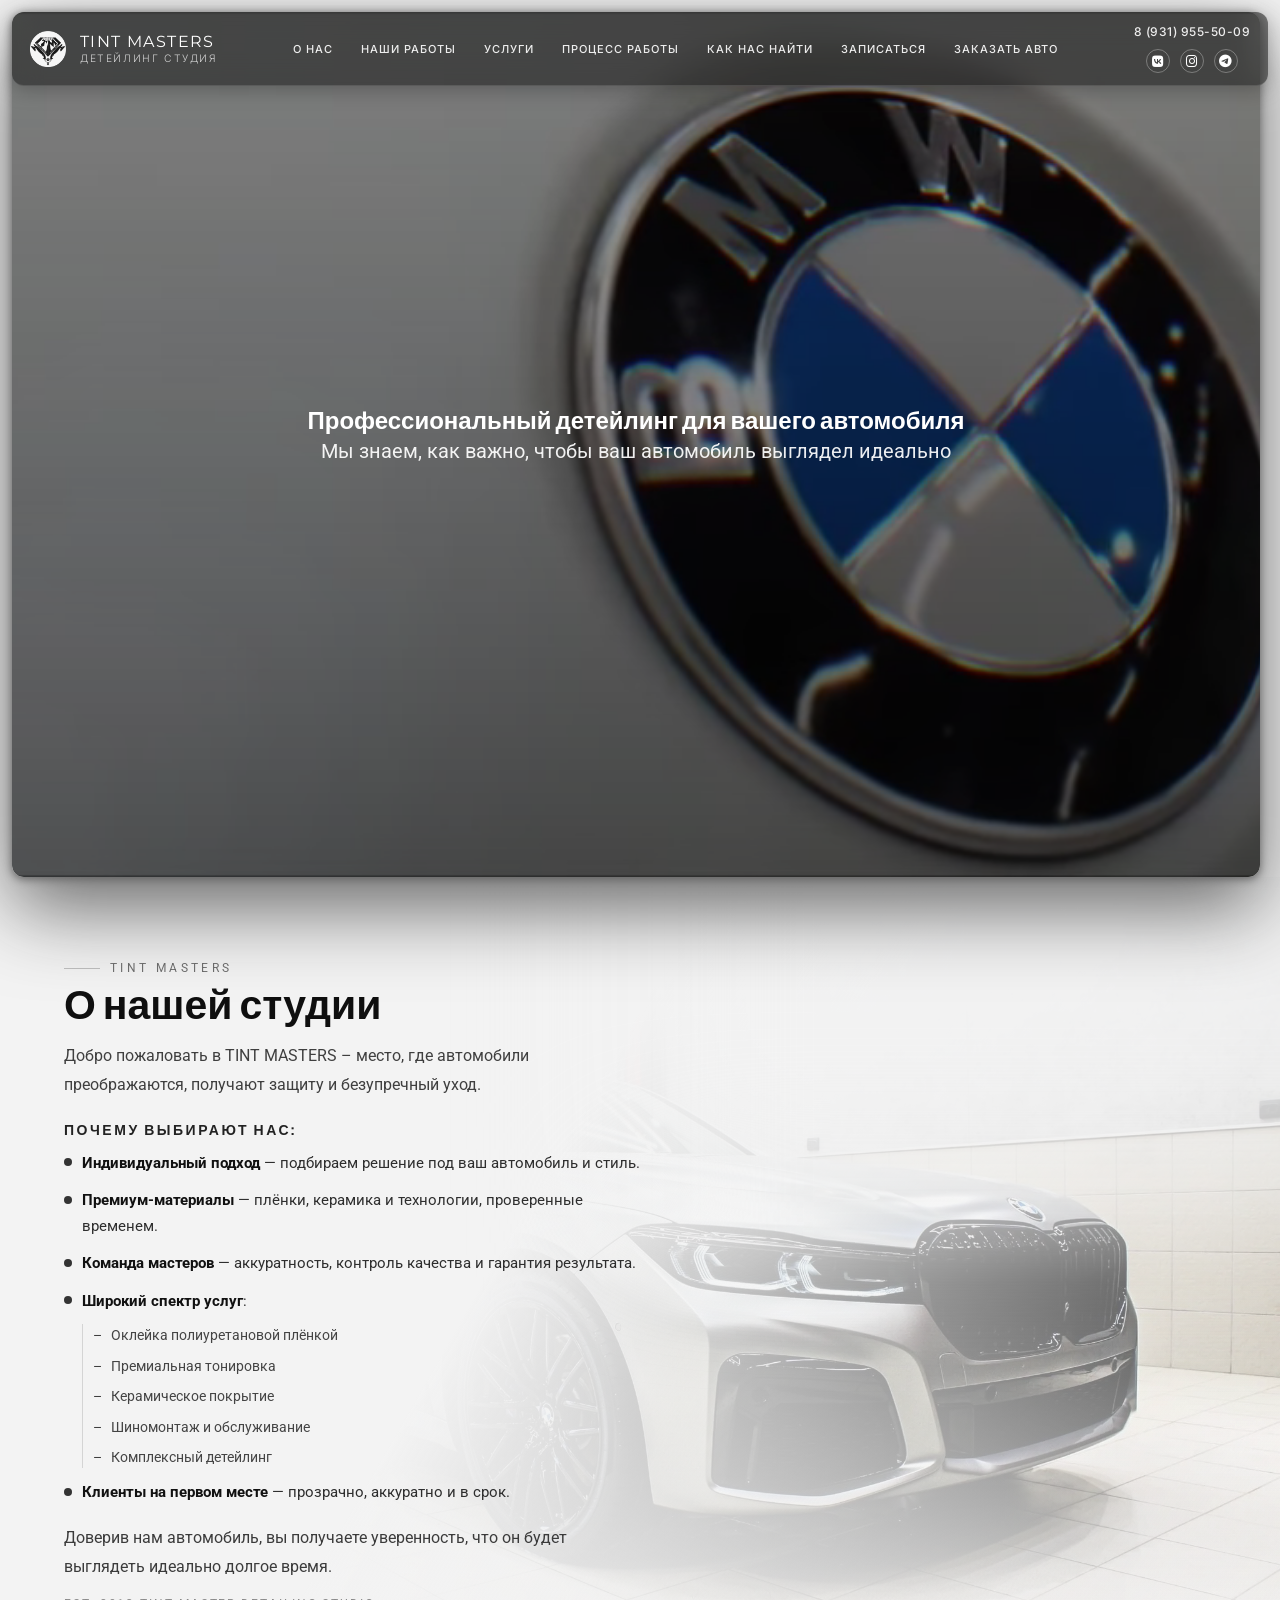
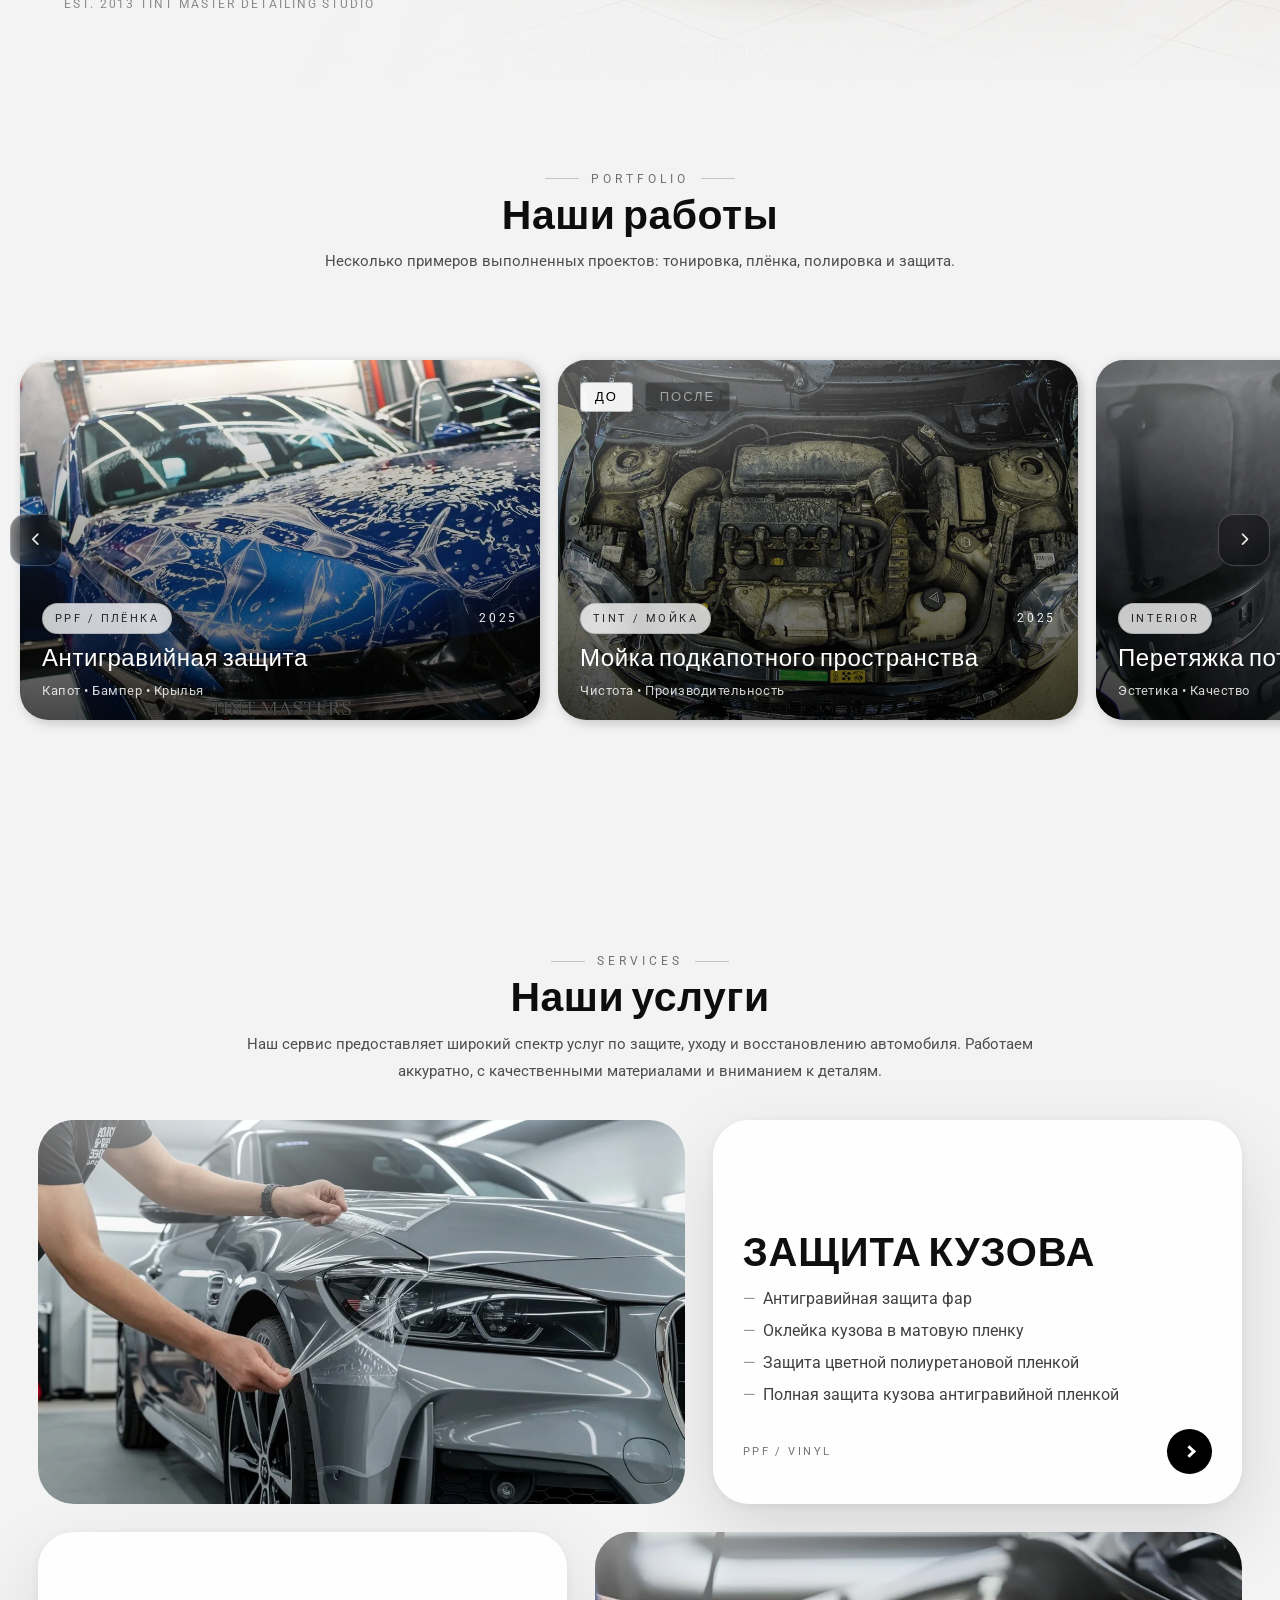
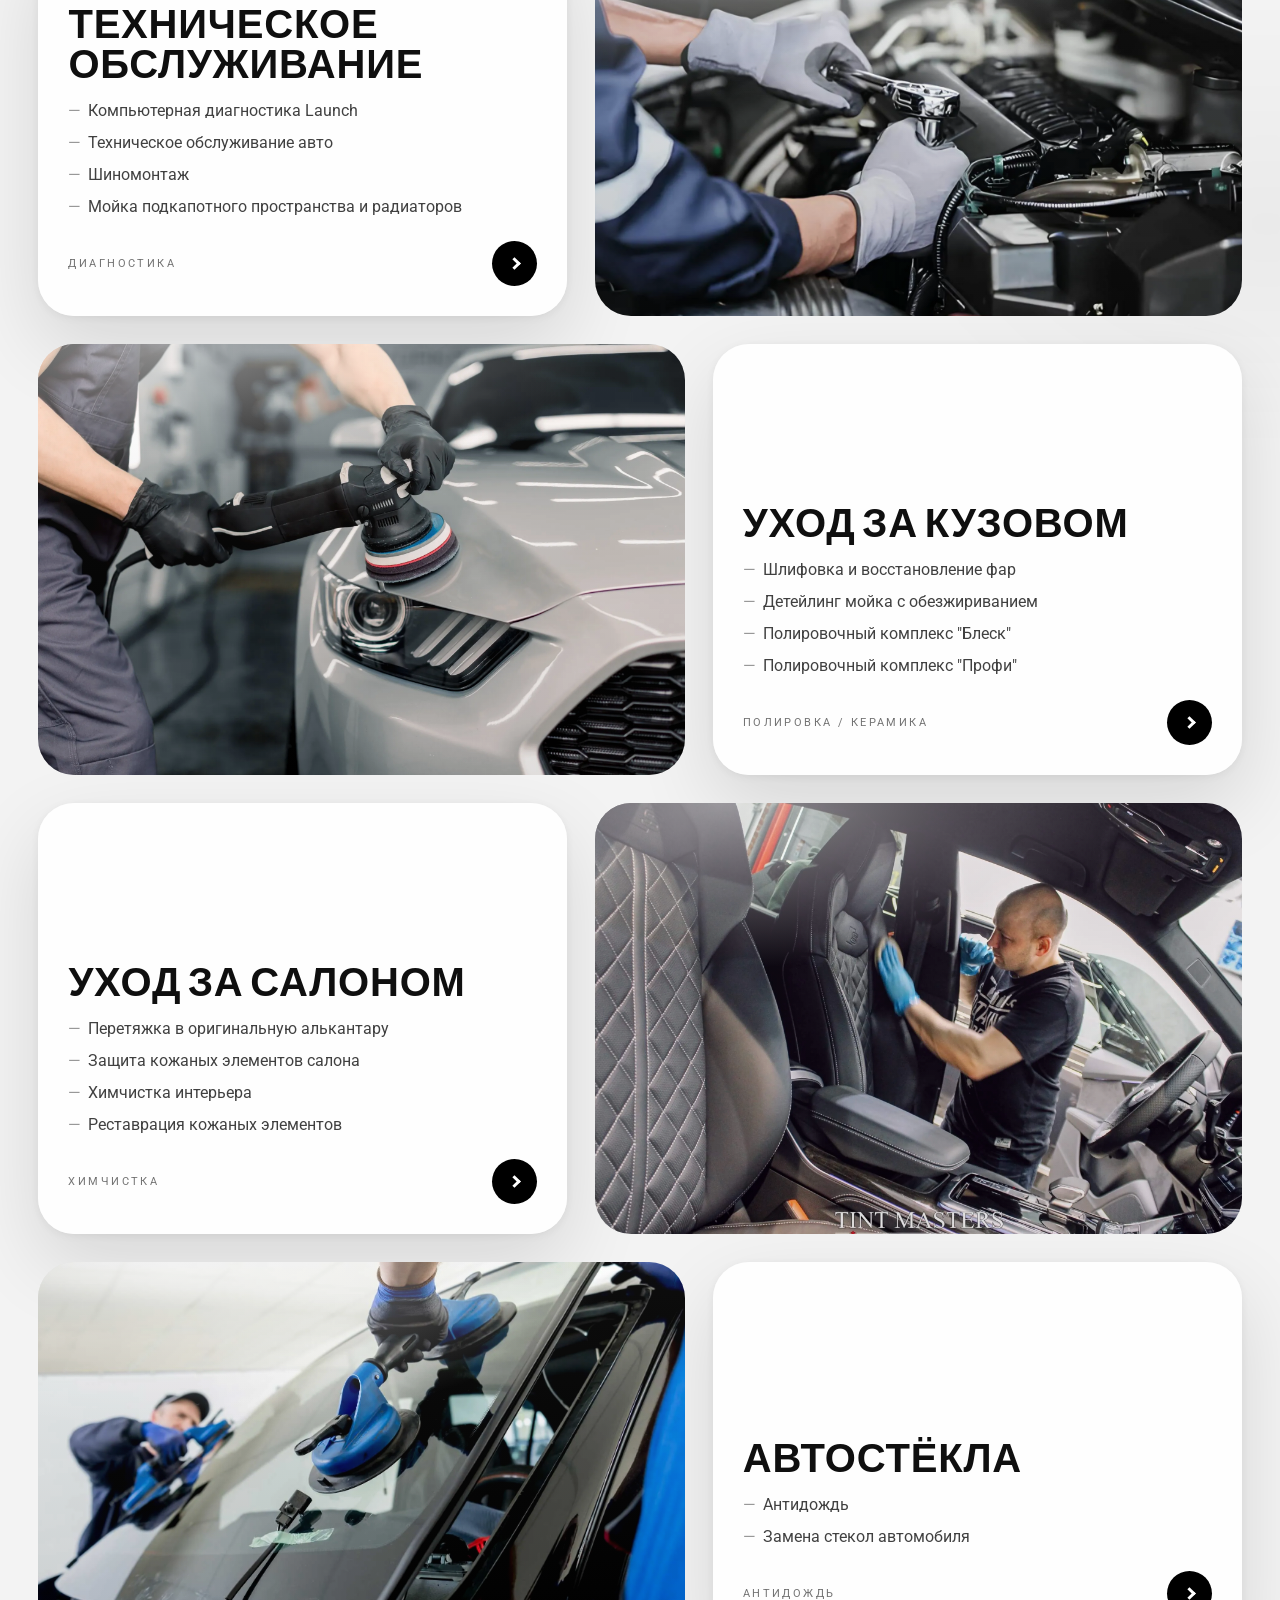
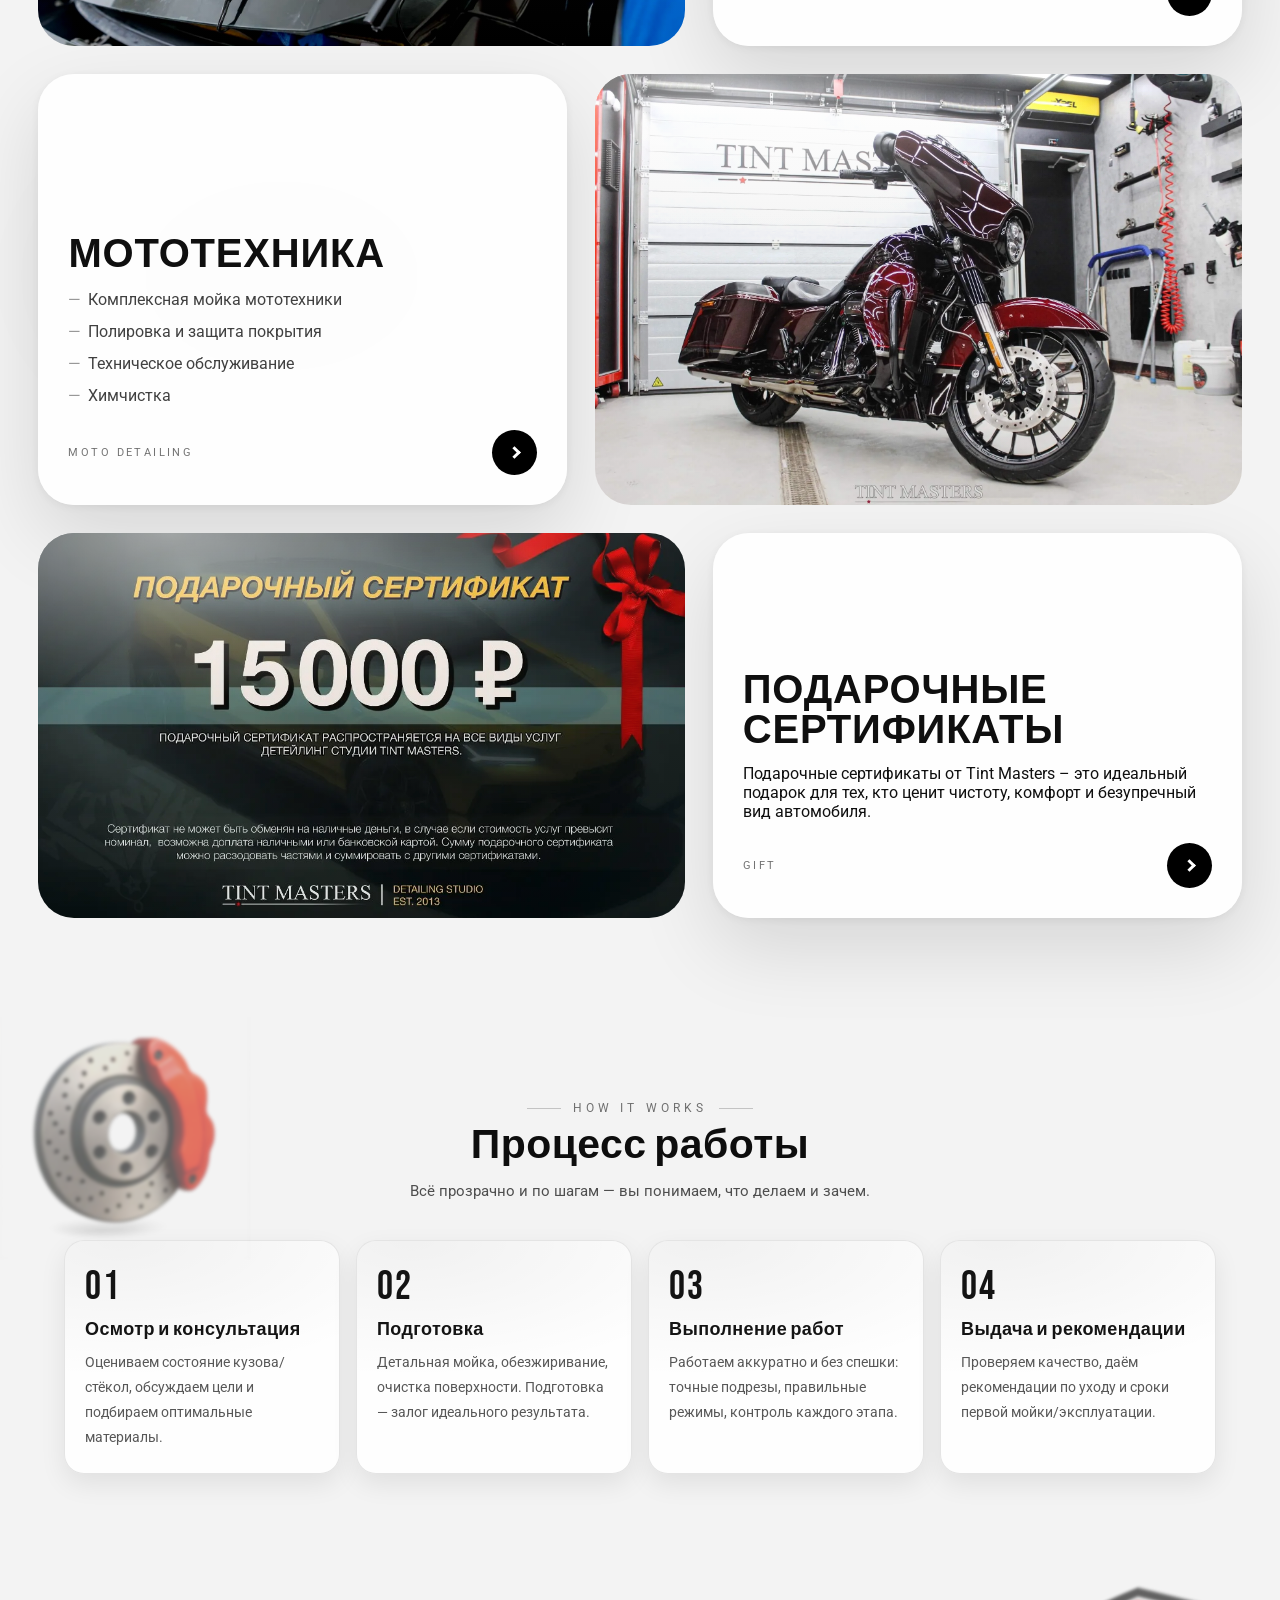
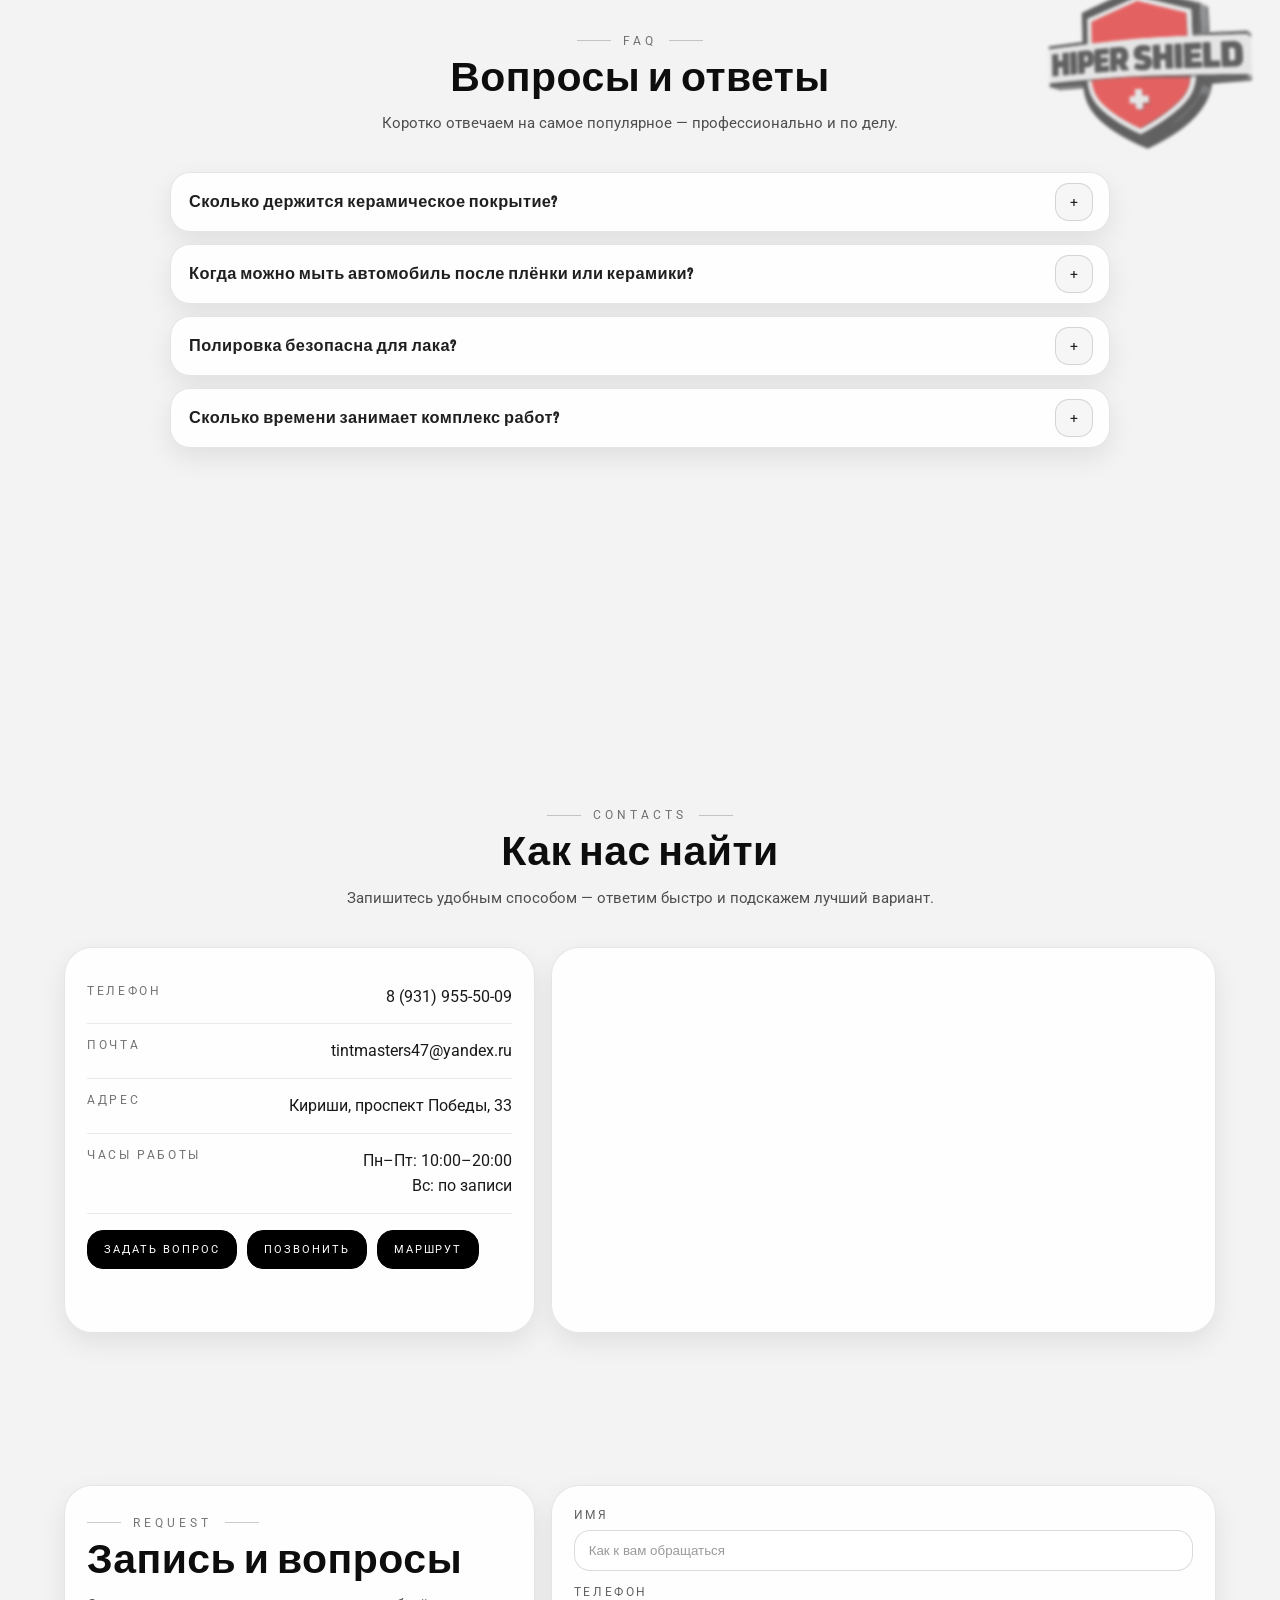
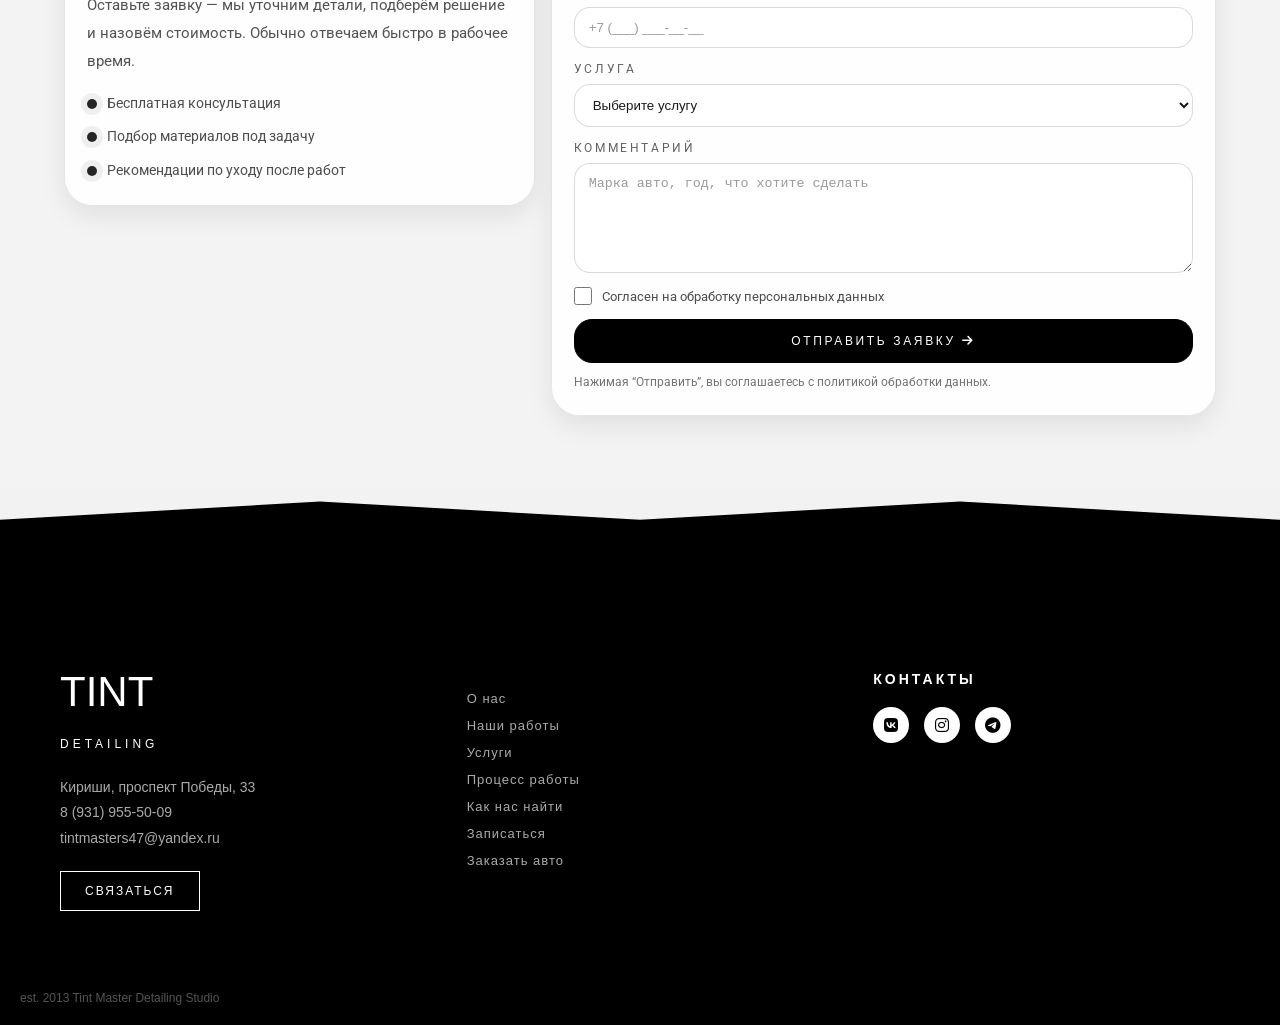
==== index.html @ 16665254 "test" ====
﻿<!DOCTYPE html>
<html lang="ru">

<head>
  <meta charset="UTF-8">
  <meta name="viewport" content="width=device-width, initial-scale=1.0">
  <meta http-equiv="X-UA-Compatible" content="ie=edge">
  <title>TINT MASTERS - Детейлинг автомобилей</title>
  <link href="https://fonts.googleapis.com/css2?family=Bebas+Neue&family=Roboto:wght@400;500&display=swap"
    rel="stylesheet">
  <link rel="stylesheet" href="https://cdnjs.cloudflare.com/ajax/libs/font-awesome/6.5.1/css/all.min.css">
  <!-- Favicon (иконка сайта) -->
  <link rel="icon" href="./Logo-Tint.webp" type="image/png">
  <link rel="stylesheet" href="./static/style.css">
  <script src="./static/burger.js" defer></script>


  <!-- Стиль хэдера (Inter + Montserrat) -->
  <link rel="preconnect" href="https://fonts.googleapis.com">
  <link rel="preconnect" href="https://fonts.gstatic.com" crossorigin>
  <link
    href="https://fonts.googleapis.com/css2?family=Inter:wght@300;400;500;600&family=Montserrat:wght@300;400;500&display=swap"
    rel="stylesheet">




</head>

<body>
  <!-- Header -->
  <header class="site-header">
    <div class="header-inner">
      <a class="brand" href="/index.html">
        <img src="./Logo-Tint.webp" alt="TINT MASTERS Logo" class="brand-logo" />
        <div class="brand-text">
          <div class="brand-name">TINT MASTERS</div>
          <div class="brand-sub">Детейлинг студия</div>
        </div>
      </a>

      <!-- Десктоп меню -->
      <nav class="nav" aria-label="Главная навигация">
        <ul class="nav-list">
          <li><a class="nav-link" href="#about">О нас</a></li>
          <li><a class="nav-link" href="#works">Наши работы</a></li>
          <li><a class="nav-link" href="#services">Услуги</a></li>
          <li><a class="nav-link" href="#process">Процесс работы</a></li>
          <li><a class="nav-link" href="#contacts">Как нас найти</a></li>
          <li><a class="nav-link" href="#form">Записаться</a></li>
          <li><a class="nav-link" href="/index-Avto.html">Заказать Авто</a></li>
        </ul>
      </nav>

      <!-- Бургер справа -->
      <button class="burger" id="burger" aria-label="Открыть меню" aria-expanded="false" aria-controls="mobileNav">
        <span></span><span></span><span></span>
      </button>
      <div class="header-contacts">
        <a href="tel:89319555009" class="header-phone">
          8&nbsp;(931)&nbsp;955-50-09
        </a>

        <div class="header-socials">
          <a href="https://vk.com/tint_ms" target="_blank">
            <i class="fa-brands fa-vk"></i>
          </a>
          <a href="https://instagram.com/tint_masters_kirishi" target="_blank">
            <i class="fa-brands fa-instagram"></i>
          </a>
          <a href="https://youtube.com/yourpage" target="_blank">
            <i class="fa-brands fa-telegram"></i>
          </a>
        </div>
      </div>

    </div>

    <!-- Затемнение -->
    <div class="nav-overlay" id="navOverlay" hidden></div>

    <!-- Мобильное меню (выезжает справа) -->
    <nav class="mobile-nav" id="mobileNav" aria-label="Мобильная навигация" aria-hidden="true">
      <div class="mobile-nav__top">
        <div class="mobile-nav__title">МЕНЮ</div>
        <button class="mobile-nav__close" id="mobileClose" aria-label="Закрыть меню">×</button>
      </div>

      <ul class="mobile-nav__list">
        <li><a class="mobile-nav__link" href="#about">О нас</a></li>
        <li><a class="mobile-nav__link" href="#works">Наши работы</a></li>
        <li><a class="mobile-nav__link" href="#services">Услуги</a></li>
        <li><a class="mobile-nav__link" href="#process">Процесс работы</a></li>
        <li><a class="mobile-nav__link" href="#contacts">Как нас найти</a></li>
        <li><a class="mobile-nav__link" href="#form">Записаться</a></li>
        <li><a class="mobile-nav__link" href="/index-Avto.html">Заказать Авто</a></li>
      </ul>

      <!-- CONTACTS (внизу бургера) -->
      <div class="mobile-nav__contacts">
        <div class="mobile-contact">
          <span class="mobile-contact__label">Телефон</span>
          <a href="tel:+79319555009" class="mobile-contact__value">
            8 (931) 955-50-09
          </a>
        </div>

        <div class="mobile-contact">
          <span class="mobile-contact__label">Адрес</span>
          <span class="mobile-contact__value">
            Кириши<br>
            ул. проспект Победы, 33
          </span>
        </div>

        <div class="mobile-contact">
          <span class="mobile-contact__label">Время работы</span>
          <span class="mobile-contact__value">
            Пн–Пт 10:00–20:00<br>
            Вс — по записи
          </span>
        </div>
      </div>

      <div class="mobile-nav__socials">
        <a href="https://vk.com/tint_ms" target="_blank" aria-label="VK">
          <i class="fa-brands fa-vk"></i>
        </a>

        <a href="https://instagram.com/tint_masters_kirishi" target="_blank" aria-label="Instagram">
          <i class="fa-brands fa-instagram"></i>
        </a>

        <a href="https://youtube.com/yourpage" target="_blank" aria-label="Telegram">
          <i class="fa-brands fa-telegram"></i>
        </a>
      </div>
    </nav>
  </header>

  <!-- Hero Section (Главный баннер с видео) -->
  <section class="hero">
    <video autoplay muted loop id="hero-video">
      <source src="./IMG_1879.webm" type="video/webm">
    </video>

    <div class="hero-content">
      <h1>Профессиональный детейлинг для вашего автомобиля</h1>
      <p>Мы знаем, как важно, чтобы ваш автомобиль выглядел идеально</p>
    </div>
  </section>
  <!-- <section class="after-hero"></section> -->




  <!-- О нас -->
  <section id="about" class="about about--premium">
    <div class="elementor-background-overlay" bis_skin_checked="1"></div>
    <div class="container about__grid">

      <div class="about__content">
        <div class="about__kicker">TINT MASTERS</div>

        <h2 class="about__title">О нашей студии</h2>

        <p class="about__lead">
          Добро пожаловать в TINT MASTERS – место, где автомобили преображаются,
          получают защиту и безупречный уход.
        </p>

        <h3 class="about__subtitle">Почему выбирают нас:</h3>

        <ul class="about__list">
          <li><strong>Индивидуальный подход</strong> — подбираем решение под ваш автомобиль и стиль.</li>
          <li><strong>Премиум-материалы</strong> — плёнки, керамика и технологии, проверенные временем.</li>
          <li><strong>Команда мастеров</strong> — аккуратность, контроль качества и гарантия результата.</li>
          <li>
            <strong>Широкий спектр услуг</strong>:
            <ul class="about__sublist">
              <li>Оклейка полиуретановой плёнкой</li>
              <li>Премиальная тонировка</li>
              <li>Керамическое покрытие</li>
              <li>Шиномонтаж и обслуживание</li>
              <li>Комплексный детейлинг</li>
            </ul>
          </li>
          <li><strong>Клиенты на первом месте</strong> — прозрачно, аккуратно и в срок.</li>
        </ul>

        <p class="about__note">
          Доверив нам автомобиль, вы получаете уверенность, что он будет выглядеть идеально долгое время.
        </p>

        <p class="about__est">est. 2013 Tint Master Detailing Studio</p>
      </div>



    </div>
  </section>


  <!-- НАШИ РАБОТЫ -->
  <section id="works" class="section section--dark reveal works-full">

    <!-- Заголовок ОСТАЁТСЯ по сетке -->
    <div class="container">
      <div class="sec-head">
        <div class="sec-kicker">PORTFOLIO</div>
        <h2 class="sec-title">Наши работы</h2>
        <p class="sec-sub">
          Несколько примеров выполненных проектов: тонировка, плёнка, полировка и защита.
        </p>
      </div>
    </div>

    <!-- СЛАЙДЕР НА ВСЮ ШИРИНУ ЭКРАНА -->
    <div class="works-wrap works-wrap--full">

      <!-- стрелка влево -->
      <button class="works-arrow works-arrow--prev" type="button" aria-label="Назад">
        <i class="fa-solid fa-chevron-left"></i>
      </button>

      <!-- viewport -->
      <div class="works-viewport" id="worksViewport" tabindex="0">

        <!-- track -->
        <div class="works-grid works-track">

          <!-- CARD 1 -->
          <a class="work-card">
            <img src="./static/Antigravi.webp" alt="Антигравийная защита">
            <div class="work-overlay">
              <div class="work-top">
                <div class="work-tag">PPF / Плёнка</div>
                <div class="work-year">2025</div>
              </div>
              <div class="work-title">Антигравийная защита</div>
              <div class="work-meta">Капот • Бампер • Крылья</div>
            </div>
            <span class="shine"></span>
          </a>

          <!-- CARD 2 -->
          <a class="work-card">
            <!-- Контейнер для двух изображений -->
            <div class="image-container">
              <img class="before-image active" src="./static/aada71aef0569eef1c0f0f4d974cc24e78ed96431.webp"
                alt="Мойка подкапотного пространства ДО">
              <img class="after-image" src="./static/aada71aef0569eef1c0f0f4d974cc24e78ed9643.webp"
                alt="Мойка подкапотного пространства ПОСЛЕ">
            </div>

            <!-- Наложение с текстом -->
            <div class="work-overlay">
              <div class="work-top">
                <div class="work-tag">TINT / Мойка</div>
                <div class="work-year">2025</div>
              </div>
              <div class="work-title">Мойка подкапотного пространства</div>
              <div class="work-meta">Чистота • Производительность</div>
            </div>

            <!-- Метки ДО/ПОСЛЕ -->
            <div class="before-after-labels">
              <span class="label before-label">ДО</span>
              <span class="label after-label">ПОСЛЕ</span>
            </div>

            <span class="shine"></span>
          </a>


          <!-- CARD 3 -->
          <a class="work-card">
            <img src="./static/Alcantara-upholstery.webp" alt="Керамика">
            <div class="work-overlay">
              <div class="work-top">
                <div class="work-tag">INTERIOR</div>
                <div class="work-year">2025</div>
              </div>
              <div class="work-title">Перетяжка потолка в алькантару</div>
              <div class="work-meta">Эстетика • Качество</div>
            </div>
            <span class="shine"></span>
          </a>

          <!-- CARD 4 -->
          <a class="work-card">
            <img src="./static/Polishing.webp" alt="Керамика">
            <div class="work-overlay">
              <div class="work-top">
                <div class="work-tag">DETAILING</div>
                <div class="work-year">2025</div>
              </div>
              <div class="work-title">Полировочный комплекс "Профи"</div>
              <div class="work-meta">Лак • Гидрофобный слой</div>
            </div>
            <span class="shine"></span>
          </a>


          <!-- CARD 5 -->
          <a class="work-card">
            <!-- Контейнер для двух изображений -->
            <div class="image-container">
              <img class="before-image active" src="./static/headlights.webp" alt="Восстановление фар ДО">
              <img class="after-image" src="./static/headlights2.webp" alt="Восстановление фар ПОСЛЕ">
            </div>

            <!-- Наложение с текстом -->
            <div class="work-overlay">
              <div class="work-top">
                <div class="work-tag">DETAILING</div>
                <div class="work-year">2025</div>
              </div>
              <div class="work-title">Восстановление фар</div>
              <div class="work-meta">Полировка • Блеск</div>
            </div>

            <!-- Метки ДО/ПОСЛЕ -->
            <div class="before-after-labels">
              <span class="label before-label">ДО</span>
              <span class="label after-label">ПОСЛЕ</span>
            </div>

            <span class="shine"></span>
          </a>

          <!-- CARD 6 -->
          <a class="work-card">
            <img src="./static/Lada-matovi.webp" alt="Керамика">
            <div class="work-overlay">
              <div class="work-top">
                <div class="work-tag">DETAILING</div>
                <div class="work-year">2025</div>
              </div>
              <div class="work-title">Оклейка кузова в матовую пленку</div>
              <div class="work-meta">Матовый • Защита</div>
            </div>
            <span class="shine"></span>
          </a>

          <!-- CARD 7 -->
          <a class="work-card">
            <img src="./static/Noise-insulation.webp" alt="Керамика">
            <div class="work-overlay">
              <div class="work-top">
                <div class="work-tag">DETAILING</div>
                <div class="work-year">2025</div>
              </div>
              <div class="work-title">Шумоизоляция салона</div>
              <div class="work-meta">Тишина • Комфорт</div>
            </div>
            <span class="shine"></span>
          </a>

          <!-- CARD 8 -->
          <a class="work-card">
            <!-- Контейнер для двух изображений -->
            <div class="image-container">
              <img class="before-image active" src="./static/Restoration2.webp" alt="Реставрация кожаных элементов ДО">
              <img class="after-image" src="./static/Restoration.webp" alt="Реставрация кожаных элементов ПОСЛЕ">
            </div>

            <!-- Наложение с текстом -->
            <div class="work-overlay">
              <div class="work-top">
                <div class="work-tag">INTERIOR</div>
                <div class="work-year">2025</div>
              </div>
              <div class="work-title">Реставрация интерьера</div>
              <div class="work-meta">Чистота • Качество</div>
            </div>

            <!-- Метки ДО/ПОСЛЕ -->
            <div class="before-after-labels">
              <span class="label before-label">ДО</span>
              <span class="label after-label">ПОСЛЕ</span>
            </div>

            <span class="shine"></span>
          </a>

          <!-- CARD 9 -->
          <a class="work-card">
            <img src="./static/Porsche.webp" alt="Керамика">
            <div class="work-overlay">
              <div class="work-top">
                <div class="work-tag">DETAILING</div>
                <div class="work-year">2025</div>
              </div>
              <div class="work-title">Защита цветной полиуретановой пленкой</div>
              <div class="work-meta">Стиль • Персонализация</div>
            </div>
            <span class="shine"></span>
          </a>


        </div>
      </div>

      <!-- стрелка вправо -->
      <button class="works-arrow works-arrow--next" type="button" aria-label="Вперёд">
        <i class="fa-solid fa-chevron-right"></i>
      </button>

    </div>
  </section>



  <!-- Модальное окно для просмотра картинок -->
  <div id="imageModal" class="image-modal" style="display: none;">
    <div class="modal-overlay"></div>
    <div class="modal-container">
      <button class="modal-close">&times;</button>
      <div class="modal-image-wrapper">
        <img class="modal-image" src="" alt="">
      </div>
      <div class="modal-info">
        <h3 class="modal-title"></h3>
        <p class="modal-description"></p>
      </div>
    </div>
  </div>

  <!-- Услуги -->
  <section class="servicesV2" id="services">
    <!-- <div class="servicesV2__head">
      <div class="sec-kicker">SERVICES</div>
      <div class="servicesV2__headInner">
        <h2 class="servicesV2__title">НАШИ<br>УСЛУГИ</h2>
        <p class="servicesV2__lead">
          Наш сервис предоставляет широкий спектр услуг по защите, уходу и восстановлению автомобиля.
          Работаем аккуратно, с качественными материалами и вниманием к деталям.
        </p>
      </div>
    </div> -->
    <div class="container">
      <div class="sec-head">
        <div class="sec-kicker">SERVICES</div>
        <h2 class="sec-title">Наши услуги</h2>
        <p class="sec-sub">
          Наш сервис предоставляет широкий спектр услуг по защите, уходу и восстановлению автомобиля.
          Работаем аккуратно, с качественными материалами и вниманием к деталям. </p>
      </div>
    </div>


    <div class="servicesV2__list">

      <article class="svc">
        <div class="svc__card">
          <div class="svc__media">
            <img src="./static/1back.webp" alt="Антигравийная защита">
          </div>
          <div class="svc__body">
            <h3 class="svc__name">Защита кузова</h3>
            <div class="svc__services">
              <span class="svc-service-item">Антигравийная защита фар</span>
              <span class="svc-service-item">Оклейка кузова в матовую пленку</span>
              <span class="svc-service-item">Защита цветной полиуретановой пленкой</span>
              <span class="svc-service-item">Полная защита кузова антигравийной пленкой</span>
            </div>
            <div class="svc__meta">
              <span class="svc__tag">PPF / Vinyl</span>
              <a href="/index-service.html" class="box">
                <div class="arrow right"></div>
                <div class="text">Подробнее</div>
              </a>
            </div>
          </div>
        </div>
      </article>

      <article class="svc svc--rev">
        <div class="svc__card">
          <div class="svc__media">
            <img src="./static/2back.webp" alt="Техническое обслуживание">
          </div>
          <div class="svc__body">
            <h3 class="svc__name">Техническое обслуживание</h3>
            <div class="svc__services">
              <span class="svc-service-item">Компьютерная диагностика Launch</span>
              <span class="svc-service-item">Техническое обслуживание авто</span>
              <span class="svc-service-item">Шиномонтаж</span>
              <span class="svc-service-item">Мойка подкапотного пространства и радиаторов</span>
            </div>
            <div class="svc__meta">
              <span class="svc__tag">Диагностика</span>
              <a href="/index-service2.html" class="box">
                <div class="arrow right"></div>
                <div class="text">Подробнее</div>
              </a>
            </div>
          </div>
        </div>
      </article>



      <article class="svc">
        <div class="svc__card">
          <div class="svc__media">
            <img src="./static/3back.webp" alt="Уход за кузовом">
          </div>
          <div class="svc__body">
            <h3 class="svc__name">Уход за кузовом</h3>
            <div class="svc__services">
              <span class="svc-service-item">Шлифовка и восстановление фар</span>
              <span class="svc-service-item">Детейлинг мойка с обезжириванием</span>
              <span class="svc-service-item">Полировочный комплекс "Блеск"</span>
              <span class="svc-service-item">Полировочный комплекс "Профи"</span>
            </div>
            <div class="svc__meta">
              <span class="svc__tag">Полировка / Керамика</span>
              <a href="/index-service3.html" class="box">
                <div class="arrow right"></div>
                <div class="text">Подробнее</div>
              </a>
            </div>
          </div>
        </div>
      </article>


      <article class="svc svc--rev">
        <div class="svc__card">
          <div class="svc__media">
            <img src="./static/4back.webp" alt="Уход за салоном">
          </div>
          <div class="svc__body">
            <h3 class="svc__name">Уход за салоном</h3>
            <div class="svc__services">
              <span class="svc-service-item">Перетяжка в оригинальную алькантару</span>
              <span class="svc-service-item">Защита кожаных элементов салона</span>
              <span class="svc-service-item">Химчистка интерьера</span>
              <span class="svc-service-item">Реставрация кожаных элементов</span>
            </div>
            <div class="svc__meta">
              <span class="svc__tag">Химчистка</span>
              <a href="/index-service4.html" class="box">
                <div class="arrow right"></div>
                <div class="text">Подробнее</div>
              </a>
            </div>
          </div>
        </div>
      </article>


      <article class="svc">
        <div class="svc__card">
          <div class="svc__media">
            <img src="./static/5back.webp" alt="Автостёкла">
          </div>
          <div class="svc__body">
            <h3 class="svc__name">Автостёкла</h3>
            <div class="svc__services">
              <span class="svc-service-item">Антидождь</span>
              <span class="svc-service-item">Замена стекол автомобиля</span>
            </div>
            <div class="svc__meta">
              <span class="svc__tag">Антидождь</span>
              <a href="/index-service5.html" class="box">
                <div class="arrow right"></div>
                <div class="text">Подробнее</div>
              </a>
            </div>
          </div>
        </div>
      </article>


      <article class="svc svc--rev">
        <div class="svc__card">
          <div class="svc__media">
            <img src="./static/6back.webp" alt="Мототехника">
          </div>
          <div class="svc__body">
            <h3 class="svc__name">Мототехника</h3>
            <div class="svc__services">
              <span class="svc-service-item">Комплексная мойка мототехники</span>
              <span class="svc-service-item">Полировка и защита покрытия</span>
              <span class="svc-service-item">Техническое обслуживание</span>
              <span class="svc-service-item">Химчистка</span>
            </div>
            <div class="svc__meta">
              <span class="svc__tag">Moto detailing</span>
              <a href="/index-service6.html" class="box">
                <div class="arrow right"></div>
                <div class="text">Подробнее</div>
              </a>
            </div>
          </div>
        </div>
      </article>


      <article class="svc">
        <div class="svc__card">
          <div class="svc__media">
            <img src="./static/7back.webp" alt="Подарочные сертификаты">
          </div>
          <div class="svc__body">
            <h3 class="svc__name">Подарочные сертификаты</h3>
            <p class="svc__desc">
              Подарочные сертификаты от Tint Masters – это идеальный подарок для тех, кто ценит чистоту, комфорт и
              безупречный вид автомобиля.
            </p>
            <div class="svc__meta">
              <span class="svc__tag">Gift</span>
              <a href="/index-service7.html" class="box">
                <div class="arrow right"></div>
                <div class="text">Подробнее</div>
              </a>
            </div>
          </div>
        </div>
      </article>


    </div>
  </section>


  <!-- ПРОЦЕСС РАБОТЫ -->
  <section id="process" class="section section--dark reveal">
    <div class="container">
      <!-- Декоративный на фоне  -->
      <div class="process-bg-logo" aria-hidden="true">
        <img src="./static/car-disk-brake.webp" alt="" width="250" height="250" loading="lazy">
      </div>

      <div class="sec-head">
        <div class="sec-kicker">HOW IT WORKS</div>
        <h2 class="sec-title">Процесс работы</h2>
        <p class="sec-sub">Всё прозрачно и по шагам — вы понимаем, что делаем и зачем.</p>
      </div>

      <div class="process-grid">
        <div class="step-card">
          <div class="step-num">01</div>
          <h3 class="step-title">Осмотр и консультация</h3>
          <p class="step-text">
            Оцениваем состояние кузова/стёкол, обсуждаем цели и подбираем оптимальные материалы.
          </p>
        </div>

        <div class="step-card">
          <div class="step-num">02</div>
          <h3 class="step-title">Подготовка</h3>
          <p class="step-text">
            Детальная мойка, обезжиривание, очистка поверхности. Подготовка — залог идеального результата.
          </p>
        </div>

        <div class="step-card">
          <div class="step-num">03</div>
          <h3 class="step-title">Выполнение работ</h3>
          <p class="step-text">
            Работаем аккуратно и без спешки: точные подрезы, правильные режимы, контроль каждого этапа.
          </p>
        </div>

        <div class="step-card">
          <div class="step-num">04</div>
          <h3 class="step-title">Выдача и рекомендации</h3>
          <p class="step-text">
            Проверяем качество, даём рекомендации по уходу и сроки первой мойки/эксплуатации.
          </p>
        </div>
      </div>
    </div>
  </section>


  <style>
    .section {
      position: relative;
      overflow: hidden;
    }

    .container {
      z-index: 2;
    }

    /* Декоративный логотип на фоне - для изображения */
    .process-bg-logo {
      position: absolute;
      left: 0px;
      top: 22%;
      transform: translateY(-50%);
      pointer-events: none;
      z-index: 1;
      width: 180px;
      height: 250px;
      opacity: 0.6;
      /* Начальная прозрачность */
      transition: opacity 0.3s ease;
      animation: float 6s ease-in-out infinite;
      /* ← добавил анимацию */
      filter: brightness(0.8) contrast(1.2) blur(1.5px);
      /* ← добавил блюр 3px */
    }

    /* Стили для изображения внутри */
    .process-bg-logo img {
      /* width: 100%; */
      height: 100%;
      object-fit: contain;
      /* Сохраняет пропорции */
      filter: brightness(0.8) contrast(1.2);
      /* Можно настроить */
    }

    /* Для тёмной темы */
    .section--dark .process-bg-logo img {
      filter: brightness(1.2) contrast(1.1);
      /* Светлее на тёмном фоне */
    }

    /* Для светлой темы */
    .section--light .process-bg-logo img {
      filter: brightness(0.6) contrast(1.2);
      /* Темнее на светлом фоне */
      opacity: 0.1;
    }

    /* Мобильная версия */
    @media (max-width: 768px) {
      .process-bg-logo {
        left: -100px;
        width: 20px;
        height: 125px;
        opacity: 0.6;
        top: 7%;
        animation: float 5s ease-in-out infinite;
        /* ← чуть быстрее на мобилках */
      }
    }

    /* Анимация плавания вверх-вниз */
    @keyframes float {
      0% {
        transform: translateY(-50%) translateY(0px);
      }

      50% {
        transform: translateY(-50%) translateY(-15px);
      }

      100% {
        transform: translateY(-50%) translateY(0px);
      }
    }
  </style>





  <!-- FAQ -->
  <section id="faq" class="section section--dark reveal">
    <!-- Декоративный на фоне  -->
    <div class="process-bg-logo1" aria-hidden="true">
      <img src="./static2/Logo3D.webp" alt="" width="250" height="250" loading="lazy">
    </div>
    <div class="container">
      <div class="sec-head">
        <div class="sec-kicker">FAQ</div>
        <h2 class="sec-title">Вопросы и ответы</h2>
        <p class="sec-sub">Коротко отвечаем на самое популярное — профессионально и по делу.</p>
      </div>

      <div class="faq">
        <details class="faq-item">
          <summary class="faq-q">
            <h3>Сколько держится керамическое покрытие?</h3>
          </summary>
          <div class="faq-a">
            <p>Срок зависит от состава, подготовки поверхности и ухода. В среднем качественная керамика служит
              от 12 до 36 месяцев. Мы подбираем состав под ваш режим эксплуатации и обязательно даём
              рекомендации
              по мойке и поддерживающим составам.</p>
          </div>
        </details>

        <details class="faq-item">
          <summary class="faq-q">
            <h3>Когда можно мыть автомобиль после плёнки или керамики?</h3>
          </summary>
          <div class="faq-a">
            <p>
              После оклейки плёнкой обычно рекомендуем выдержать 3–7 дней без агрессивных моек (в зависимости
              от условий).
              После нанесения керамики — первую мойку лучше делать через 7 дней. Точные сроки подскажем после
              работ,
              исходя из материалов и температуры.
            </p>.
          </div>
        </details>

        <details class="faq-item">
          <summary class="faq-q">
            <h3>Полировка безопасна для лака?</h3>
          </summary>
          <div class="faq-a">
            <p>
              Да, при правильной диагностике и подборе абразивности. Мы измеряем толщину ЛКП, подбираем связку
              паст/кругов
              и снимаем только необходимый слой для восстановления блеска и удаления дефектов.
            </p>
          </div>
        </details>

        <details class="faq-item">
          <summary class="faq-q">
            <h3>Сколько времени занимает комплекс работ?</h3>
          </summary>
          <div class="faq-a">
            <p>
              В среднем: тонировка — от 1.5 до 3 часов, полировка — от 1 дня, керамика — от 1 до 2 дней,
              оклейка полиуретаном — от 1 до 4 дней (зависит от зоны). Срок назовём после осмотра и
              согласования пакета.
            </p>
          </div>
        </details>
      </div>
    </div>
  </section>
  <style>
    .section {
      position: relative;
      overflow: hidden;
    }

    .container {
      z-index: 2;
    }

    /* Декоративный логотип на фоне - для изображения */
    .process-bg-logo1 {
      position: absolute;
      right: 75px;
      top: 22%;
      transform: translateY(-50%);
      pointer-events: none;
      z-index: 1;
      width: 180px;
      height: 250px;
      opacity: 0.6;
      /* Начальная прозрачность */
      transition: opacity 0.3s ease;
      animation: float 6s ease-in-out infinite;
      /* ← добавил анимацию */
      filter: brightness(0.8) contrast(1.2) blur(1.5px);
      /* ← добавил блюр 3px */
    }

    /* Стили для изображения внутри */
    .process-bg-logo1 img {
      /* width: 100%; */
      height: 100%;
      object-fit: contain;
      /* Сохраняет пропорции */
      filter: brightness(0.8) contrast(1.2);
      /* Можно настроить */
    }

    /* Для тёмной темы */
    .section--dark .process-bg-logo1 img {
      filter: brightness(1.2) contrast(1.1);
      /* Светлее на тёмном фоне */
    }

    /* Для светлой темы */
    .section--light .process-bg-logo1 img {
      filter: brightness(0.6) contrast(1.2);
      /* Темнее на светлом фоне */
      opacity: 0.1;
    }

    /* Мобильная версия */
    @media (max-width: 768px) {
      .process-bg-logo1 {
        right: 137px;
        width: 20px;
        height: 170px;
        opacity: 0.6;
        top: 13%;
        animation: float 5s ease-in-out infinite;
        /* ← чуть быстрее на мобилках */
      }
    }

    /* Анимация плавания вверх-вниз */
    @keyframes float {
      0% {
        transform: translateY(-50%) translateY(0px);
      }

      50% {
        transform: translateY(-50%) translateY(-15px);
      }

      100% {
        transform: translateY(-50%) translateY(0px);
      }
    }
  </style>



  <section class="photo-strip"></section>

  <!-- КОНТАКТЫ + КАРТА -->
  <section id="contacts" class="section section--dark reveal">
    <div class="container">
      <div class="sec-head">
        <div class="sec-kicker">CONTACTS</div>
        <h2 class="sec-title">Как нас найти</h2>
        <p class="sec-sub">Запишитесь удобным способом — ответим быстро и подскажем лучший вариант.</p>
      </div>

      <div class="contacts-grid">
        <div class="contact-card">
          <div class="contact-row">
            <div class="contact-label">Телефон</div>
            <a class="contact-value" href="tel:+79319555009">8 (931) 955-50-09</a>
          </div>

          <div class="contact-row">
            <div class="contact-label">Почта</div>
            <a class="contact-value" href="mailto:tintmasters47@yandex.ru">tintmasters47@yandex.ru</a>
          </div>

          <div class="contact-row">
            <div class="contact-label">Адрес</div>
            <div class="contact-value">Кириши, проспект Победы, 33</div>
          </div>

          <div class="contact-row">
            <div class="contact-label">Часы работы</div>
            <div class="contact-value">
              Пн–Пт: 10:00–20:00<br>
              Вс: по записи
            </div>
          </div>

          <div class="contact-actions">
            <a class="cbtn cbtn--primary" href="#form">Задать вопрос</a>
            <a class="cbtn" href="tel:+79319555009">Позвонить</a>
            <a class="cbtn" target="_blank" href="https://yandex.ru/maps/">Маршрут</a>
          </div>


        </div>

        <div class="map-card">
          <!-- Вставь сюда iframe карты (Яндекс/Google/2ГИС). Это заглушка. -->
          <iframe
            src="https://yandex.ru/map-widget/v1/?um=constructor%3A4cd0efb5db2f6d3b6871fe1e7adf350610385e0592f680a6e86d6a1855d10b58&amp;source=constructor"
            width="800" height="500" frameborder="0"></iframe>
        </div>
      </div>
    </div>
  </section>







  <!-- СТИЛЬНАЯ ФОРМА (вопрос/запись) -->
  <section id="form" class="section section--dark section--cta reveal">
    <div class="container">
      <div class="cta-grid">
        <div class="cta-left">
          <div class="sec-kicker">REQUEST</div>
          <h2 class="sec-title">Запись и вопросы</h2>
          <p class="sec-sub">
            Оставьте заявку — мы уточним детали, подберём решение и назовём стоимость.
            Обычно отвечаем быстро в рабочее время.
          </p>

          <div class="cta-points">
            <div class="cta-point">
              <span class="dot"></span> Бесплатная консультация
            </div>
            <div class="cta-point">
              <span class="dot"></span> Подбор материалов под задачу
            </div>
            <div class="cta-point">
              <span class="dot"></span> Рекомендации по уходу после работ
            </div>
          </div>
        </div>

        <form class="cta-form" action="#" method="post">
          <div class="field">
            <label>Имя</label>
            <input type="text" name="name" placeholder="Как к вам обращаться" required>
          </div>

          <div class="field">
            <label>Телефон</label>
            <input type="tel" name="phone" placeholder="+7 (___) ___-__-__" required>
          </div>

          <div class="field">
            <label>Услуга</label>
            <select name="service" required>
              <option value="" disabled selected>Выберите услугу</option>
              <option>Защита кузова</option>
              <option>Техническое обслуживание</option>
              <option>Уход за кузовом</option>
              <option>Уход за салоном</option>
              <option>Автостёкла</option>
              <option>Мототехника</option>
              <option>Подарочные сертификаты</option>
              <option>Другое</option>
            </select>
          </div>

          <div class="field">
            <label>Комментарий</label>
            <textarea name="message" rows="4" placeholder="Марка авто, год, что хотите сделать"></textarea>
          </div>

          <label class="agree">
            <input type="checkbox" required>
            <span>Согласен на обработку персональных данных</span>
          </label>

          <button class="submit" type="submit">
            Отправить заявку <i class="fa-solid fa-arrow-right"></i>
          </button>

          <div class="small">
            Нажимая “Отправить”, вы соглашаетесь с политикой обработки данных.
          </div>
        </form>
      </div>
    </div>
  </section>


  <!-- Уведомление об отправке -->
  <div class="toast" id="toast" role="status" aria-live="polite" aria-hidden="true">
    <div class="toast__icon">✓</div>
    <div class="toast__text">
      <div class="toast__title">Заявка отправлена</div>
      <div class="toast__desc">Мы свяжемся с вами в ближайшее время.</div>
    </div>
    <button class="toast__close" id="toastClose" type="button" aria-label="Закрыть">×</button>
  </div>





  <!-- Footer (Низ страницы) -->
  <footer class="footer">
    <div class="footer-wave"></div>

    <div class="footer-container">
      <!-- LEFT -->
      <div class="footer-col">
        <div class="logo">TINT<br><span>DETAILING</span></div>

        <p class="footer-text">
          Кириши, проспект Победы, 33<br>
          8 (931) 955-50-09<br>
          tintmasters47@yandex.ru
        </p>

        <a href="#contacts" class="footer-btn">СВЯЗАТЬСЯ</a>
      </div>

      <!-- CENTER -->
      <div class="footer-col">
        <h4></h4>
        <ul>
          <li><a href="#about">О нас</a></li>
          <li><a href="#works">Наши работы</a></li>
          <li><a href="#services">Услуги</a></li>
          <li><a href="#process">Процесс работы</a></li>
          <li><a href="#contacts">Как нас найти</a></li>
          <li><a href="#form">Записаться</a></li>
          <li><a href="/index-Avto.html">Заказать авто</a></li>

        </ul>
      </div>

      <!-- RIGHT -->
      <div class="footer-col">
        <h4>КОНТАКТЫ</h4>

        <div class="socials">
          <a href="https://vk.com/tint_ms" target="_blank">
            <i class="fa-brands fa-vk"></i>
          </a>

          <a href="https://instagram.com/tint_masters_kirishi" target="_blank">
            <i class="fa-brands fa-instagram"></i>
          </a>

          <a href="https://youtube.com/yourpage" target="_blank">
            <i class="fa-brands fa-telegram"></i>
          </a>
        </div>
      </div>

    </div>

    <div class="footer-bottom">
      est. 2013 Tint Master Detailing Studio
    </div>
  </footer>


  <!-- =========================
     HEADER: эффект при скролле
     Добавляет класс .is-scrolled,
     когда страница прокручена вниз
========================= -->
  <script>
    const header = document.querySelector('.site-header');

    window.addEventListener(
      'scroll',
      () => {
        header.classList.toggle('is-scrolled', window.scrollY > 10);
      },
      { passive: true }
    );
  </script>


  <!-- =========================
     WORKS SLIDER
     Слайдер "Наши работы":
     - стрелки
     - drag мышью / тач
     - пауза при hover
========================= -->
  <!-- ИДЕАЛЬНЫЙ СКРОЛЛ ДЛЯ РАБОТ -->
  <script>
    (function () {
      'use strict';

      // Получаем элементы
      const viewport = document.getElementById('worksViewport');
      if (!viewport) return;

      const track = viewport.querySelector('.works-track');
      const prevBtn = document.querySelector('.works-arrow--prev');
      const nextBtn = document.querySelector('.works-arrow--next');

      if (!track) return;

      // ========== ВСПОМОГАТЕЛЬНЫЕ ФУНКЦИИ ==========

      // Получаем ширину одной карточки с учетом gap
      function getCardWidth() {
        const cards = track.querySelectorAll('.work-card');
        if (cards.length === 0) return 520;

        const card = cards[0];
        const cardWidth = card.getBoundingClientRect().width;

        // Получаем gap из стилей track
        const trackStyles = window.getComputedStyle(track);
        const gap = parseFloat(trackStyles.columnGap || trackStyles.gap || 18);

        return cardWidth + gap;
      }

      // Получаем общее количество карточек
      function getTotalCards() {
        return track.querySelectorAll('.work-card').length;
      }

      // Получаем индекс текущей карточки (по положению скролла)
      function getCurrentIndex() {
        const step = getCardWidth();
        const scrollLeft = viewport.scrollLeft;
        const index = Math.round(scrollLeft / step);
        return Math.min(Math.max(index, 0), getTotalCards() - 1);
      }

      // Получаем максимально допустимый scrollLeft
      function getMaxScrollLeft() {
        const step = getCardWidth();
        const totalCards = getTotalCards();
        return (totalCards - 1) * step;
      }

      // Прокрутка к определенной карточке
      function scrollToCard(index, smooth = true) {
        const step = getCardWidth();
        const targetScroll = index * step;

        // Ограничиваем целевой скролл допустимыми пределами
        const maxScroll = getMaxScrollLeft();
        const boundedTargetScroll = Math.min(Math.max(targetScroll, 0), maxScroll);

        viewport.scrollTo({
          left: boundedTargetScroll,
          behavior: smooth ? 'smooth' : 'auto'
        });
      }

      // Предотвращение выхода за границы при скролле
      function preventOverscroll() {
        const maxScroll = getMaxScrollLeft();
        const currentScroll = viewport.scrollLeft;

        if (currentScroll < 0) {
          viewport.scrollLeft = 0;
        } else if (currentScroll > maxScroll) {
          viewport.scrollLeft = maxScroll;
        }
      }

      // ========== ОБРАБОТКА СТРЕЛОК ==========

      if (prevBtn) {
        prevBtn.addEventListener('click', () => {
          const currentIndex = getCurrentIndex();
          if (currentIndex > 0) {
            scrollToCard(currentIndex - 1);
          } else {
            // Зацикливание: если первая карточка, переходим к последней
            scrollToCard(getTotalCards() - 1);
          }
        });
      }

      if (nextBtn) {
        nextBtn.addEventListener('click', () => {
          const currentIndex = getCurrentIndex();
          if (currentIndex < getTotalCards() - 1) {
            scrollToCard(currentIndex + 1);
          } else {
            // Зацикливание: если последняя карточка, переходим к первой
            scrollToCard(0);
          }
        });
      }

      // ========== КЛАВИАТУРА (СТРЕЛКИ ВЛЕВО/ВПРАВО) ==========

      viewport.addEventListener('keydown', (e) => {
        if (e.key === 'ArrowLeft') {
          e.preventDefault();
          const currentIndex = getCurrentIndex();
          if (currentIndex > 0) {
            scrollToCard(currentIndex - 1);
          }
        } else if (e.key === 'ArrowRight') {
          e.preventDefault();
          const currentIndex = getCurrentIndex();
          if (currentIndex < getTotalCards() - 1) {
            scrollToCard(currentIndex + 1);
          }
        }
      });

      // Делаем viewport фокусируемым для клавиатуры
      viewport.setAttribute('tabindex', '0');

      // ========== DRAG МЫШЬЮ ==========

      let isDragging = false;
      let startX = 0;
      let startScrollLeft = 0;
      let dragStarted = false;

      viewport.addEventListener('mousedown', (e) => {
        e.preventDefault();
        isDragging = true;
        startX = e.clientX;
        startScrollLeft = viewport.scrollLeft;
        dragStarted = false;

        // Добавляем класс для изменения курсора
        viewport.classList.add('is-dragging');
      });

      window.addEventListener('mousemove', (e) => {
        if (!isDragging) return;
        e.preventDefault();

        const diffX = e.clientX - startX;

        // Если движение больше 5px - считаем это драгом
        if (Math.abs(diffX) > 5) {
          dragStarted = true;

          // Отключаем плавность во время драга
          viewport.style.scrollBehavior = 'auto';

          // Прокручиваем с ограничением по границам
          const maxScroll = getMaxScrollLeft();
          let newScrollLeft = startScrollLeft - diffX;
          newScrollLeft = Math.min(Math.max(newScrollLeft, 0), maxScroll);
          viewport.scrollLeft = newScrollLeft;
        }
      });

      window.addEventListener('mouseup', () => {
        if (isDragging) {
          isDragging = false;
          viewport.classList.remove('is-dragging');

          // Возвращаем плавность
          viewport.style.scrollBehavior = 'smooth';

          // Если был драг, снаппинг к ближайшей карточке
          if (dragStarted) {
            const step = getCardWidth();
            const nearestIndex = Math.round(viewport.scrollLeft / step);
            scrollToCard(nearestIndex);
          }

          dragStarted = false;
        }
      });

      // ========== ТАЧ (МОБИЛЬНЫЕ УСТРОЙСТВА) ==========

      let touchStartX = 0;
      let touchStartScrollLeft = 0;
      let touchDragStarted = false;

      viewport.addEventListener('touchstart', (e) => {
        touchStartX = e.touches[0].clientX;
        touchStartScrollLeft = viewport.scrollLeft;
        touchDragStarted = false;

        viewport.classList.add('is-dragging');
      }, { passive: true });

      viewport.addEventListener('touchmove', (e) => {
        const touchX = e.touches[0].clientX;
        const diffX = touchX - touchStartX;

        if (Math.abs(diffX) > 10) {
          touchDragStarted = true;

          // Отключаем плавность во время драга
          viewport.style.scrollBehavior = 'auto';

          // Прокручиваем с ограничением по границам
          const maxScroll = getMaxScrollLeft();
          let newScrollLeft = touchStartScrollLeft - diffX;
          newScrollLeft = Math.min(Math.max(newScrollLeft, 0), maxScroll);
          viewport.scrollLeft = newScrollLeft;

          // Предотвращаем скролл страницы
          e.preventDefault();
        }
      }, { passive: false });

      viewport.addEventListener('touchend', () => {
        viewport.classList.remove('is-dragging');

        // Возвращаем плавность
        viewport.style.scrollBehavior = 'smooth';

        if (touchDragStarted) {
          // Снаппинг к ближайшей карточке
          const step = getCardWidth();
          const nearestIndex = Math.round(viewport.scrollLeft / step);
          scrollToCard(nearestIndex);
        }

        touchDragStarted = false;
      });

      viewport.addEventListener('touchcancel', () => {
        viewport.classList.remove('is-dragging');
        viewport.style.scrollBehavior = 'smooth';
        touchDragStarted = false;
      });

      // ========== ДОПОЛНИТЕЛЬНАЯ ЗАЩИТА ОТ OVERSCROLL НА IOS ==========

      // Отслеживаем скролл и предотвращаем выход за границы
      viewport.addEventListener('scroll', () => {
        preventOverscroll();
      }, { passive: false });

      // Специально для iOS: предотвращаем нативный overscroll
      viewport.addEventListener('scrollstart', (e) => {
        e.preventDefault();
      }, { passive: false });

      // Блокируем скролл за пределами контента при быстрых свайпах
      viewport.addEventListener('touchmove', (e) => {
        const currentScroll = viewport.scrollLeft;
        const maxScroll = getMaxScrollLeft();

        // Если достигнут край и пользователь пытается скроллить дальше - блокируем
        if ((currentScroll <= 0 && e.touches[0].clientX > touchStartX) ||
          (currentScroll >= maxScroll && e.touches[0].clientX < touchStartX)) {
          e.preventDefault();
        }
      }, { passive: false });

      // ========== ПРЕДОТВРАЩАЕМ ПЕРЕТАСКИВАНИЕ КАРТИНОК ==========

      const images = track.querySelectorAll('img');
      images.forEach(img => {
        img.addEventListener('dragstart', (e) => e.preventDefault());
      });

      // ========== ОБРАБОТЧИК КЛИКА ДЛЯ КАРТОЧЕК ==========

      const workCards = document.querySelectorAll('.work-card');
      workCards.forEach(card => {
        card.addEventListener('click', (e) => {
          // Не переключаем, если был драг
          if (dragStarted || touchDragStarted) return;

          const beforeImage = card.querySelector('.before-image');
          const afterImage = card.querySelector('.after-image');
          const beforeLabel = card.querySelector('.before-label');
          const afterLabel = card.querySelector('.after-label');

          if (beforeImage && afterImage) {
            if (beforeImage.style.opacity === '0' || !beforeImage.style.opacity) {
              beforeImage.style.opacity = '1';
              afterImage.style.opacity = '0';
              if (beforeLabel) beforeLabel.style.opacity = '1';
              if (afterLabel) afterLabel.style.opacity = '0.4';
            } else {
              beforeImage.style.opacity = '0';
              afterImage.style.opacity = '1';
              if (beforeLabel) beforeLabel.style.opacity = '0.4';
              if (afterLabel) afterLabel.style.opacity = '1';
            }
          }
        });
      });

      // ========== ИНИЦИАЛИЗАЦИЯ ==========

      // Устанавливаем правильный scroll-behavior
      viewport.style.scrollBehavior = 'smooth';

      // Убеждаемся, что начальная позиция корректна
      scrollToCard(0, false);

    })();
  </script>


  <!-- =========================
     ПЛАВНЫЙ СКРОЛЛ ПО МЕНЮ
     Desktop + Mobile
     с учётом высоты header
========================= -->
  <script>
    document.addEventListener('DOMContentLoaded', () => {
      const header = document.querySelector('.site-header');
      const headerHeight = header ? header.offsetHeight : 0;

      const menuLinks = document.querySelectorAll(
        '.nav-link[href^="#"], .mobile-nav__link[href^="#"]'
      );

      menuLinks.forEach(link => {
        link.addEventListener('click', e => {
          const targetId = link.getAttribute('href');
          if (!targetId || targetId === '#') return;

          const target = document.querySelector(targetId);
          if (!target) return;

          e.preventDefault();

          const targetPosition =
            target.getBoundingClientRect().top +
            window.pageYOffset -
            headerHeight;

          window.scrollTo({
            top: targetPosition,
            behavior: 'smooth'
          });

          // закрываем мобильное меню
          document.body.classList.remove('no-scroll');
          document.querySelector('.site-header')?.classList.remove('menu-open');
          document.getElementById('navOverlay')?.setAttribute('hidden', '');
        });
      });
    });
  </script>




  <!-- =========================
     FORM SUBMIT
     Показ уведомления (toast)
     и очистка формы
========================= -->
  <script>
    document.addEventListener('DOMContentLoaded', () => {
      const form = document.querySelector('#form form.cta-form');
      const toast = document.getElementById('toast');
      const toastClose = document.getElementById('toastClose');

      if (!form || !toast || !toastClose) return;

      let toastTimer = null;

      // показать уведомление
      function showToast() {
        toast.classList.add('is-show');
        toast.setAttribute('aria-hidden', 'false');

        clearTimeout(toastTimer);
        toastTimer = setTimeout(hideToast, 4000);
      }

      // скрыть уведомление
      function hideToast() {
        toast.classList.remove('is-show');
        toast.setAttribute('aria-hidden', 'true');
      }

      toastClose.addEventListener('click', hideToast);

      // отправка формы
      form.addEventListener('submit', (e) => {
        e.preventDefault(); // отменяем реальную отправку

        // здесь позже можно добавить fetch / ajax

        showToast();   // показываем уведомление
        form.reset();  // очищаем поля
      });
    });
  </script>



  <!-- =========================
     Показ фото ДО и ПОСЛЕ 
     При наведении
========================= -->
  <script>
    document.addEventListener('DOMContentLoaded', function () {
      const workCards = document.querySelectorAll('.work-card');

      workCards.forEach(card => {
        // Переключатель состояния по клику для всех устройств
        card.addEventListener('click', function (e) {
          e.preventDefault();
          e.stopPropagation();
          this.classList.toggle('active');
        });

        // Сброс по клику вне карточки (опционально)
        document.addEventListener('click', function (e) {
          if (!e.target.closest('.work-card')) {
            workCards.forEach(card => {
              card.classList.remove('active');
            });
          }
        });
      });
    });
  </script>




</body>

</html>
---- static/style.css ----
/* =========================================================
   1) СБРОС / БАЗА
   ========================================================= */
* {
  margin: 0;
  padding: 0;
  box-sizing: border-box;
}

html,
body {
  height: 100%;
  margin: 0;
  padding: 0;
  scroll-behavior: smooth;
}

body {
  font-family: 'Roboto', sans-serif;
  color: #fff;
  background: #f3f3f3;
  ;
  /* важно */
}

a {
  text-decoration: none;
  color: inherit;
}

.container {
  width: min(1200px, 90%);
  margin: 0 auto;
}

h1,
h2,
h3 {
  font-family: 'Bebas Neue', sans-serif;
}

/* =========================================================
   2) ПЕРЕМЕННЫЕ (СВЕТЛЫЙ ПРЕМИУМ UI)
   ========================================================= */
:root {
  /* фиксированный хедер */
  --header-h: 90px;

  /* светлая тема блоков */
  --bg: #f3f3f3;
  --paper: rgba(255, 255, 255, 0.92);
  --paper2: rgba(255, 255, 255, 0.78);
  --text: rgba(0, 0, 0, 0.92);
  --muted: rgba(0, 0, 0, 0.68);
  --muted2: rgba(0, 0, 0, 0.54);
  --stroke: rgba(0, 0, 0, 0.10);
  --stroke2: rgba(0, 0, 0, 0.18);
  --shadow: 0 26px 70px rgba(0, 0, 0, 0.12);
  --shadow2: 0 16px 44px rgba(0, 0, 0, 0.10);
  --shadow3: 0 10px 26px rgba(0, 0, 0, 0.08);
  --r: 20px;
  --r2: 28px;
}

/* =========================================================
   3) ХЕЛПЕРЫ СЕКЦИЙ / ЗАГОЛОВКИ СЕКЦИЙ
   ========================================================= */
.section {
  position: relative;
  padding: clamp(56px, 6vw, 92px) 0;
  overflow: hidden;
}

.section--dark {
  background: var(--bg);
  color: var(--text);
}

/* шапка секции */
.sec-head {
  max-width: 860px;
  margin: 0 auto 34px;
  text-align: center;
}

.sec-kicker {
  display: inline-flex;
  align-items: center;
  gap: 12px;
  font-size: 12px;
  letter-spacing: .34em;
  text-transform: uppercase;
  color: var(--muted2);
  margin-bottom: 10px;
}

.sec-kicker::before,
.sec-kicker::after {
  content: "";
  width: 34px;
  height: 1px;
  background: rgba(0, 0, 0, 0.20);
}

.sec-title {
  font-size: clamp(32px, 3.2vw, 46px);
  line-height: 1.04;
  margin: 0 0 10px;
  color: rgba(0, 0, 0, 0.95);
  letter-spacing: .5px;
}

.sec-sub {
  margin: 0;
  font-size: 15px;
  line-height: 1.85;
  color: var(--muted);
}

/* =========================================================
   4) ХЕДЕР 
   ========================================================= */
.site-header {
  position: fixed;
  top: 16px;
  /* Отступ сверху */
  left: 16px;
  /* Отступ слева */
  right: 16px;
  /* Отступ справа */
  z-index: 3000;

  background: rgba(0, 0, 0, 0.45);
  backdrop-filter: blur(14px);
  -webkit-backdrop-filter: blur(14px);

  border-bottom: 1px solid rgba(255, 255, 255, .12);
  border-radius: 12px;
  /* Скругление всех углов */

  /* Тень для лучшего визуального отделения от фона */
  box-shadow: 0 4px 20px rgba(0, 0, 0, 0.25);
}

/* при скролле — чуть плотнее, как у autoburo */
.site-header.is-scrolled {
  background: rgba(0, 0, 0, 0.65);
  box-shadow: 0 10px 30px rgba(0, 0, 0, 0.35);
}

/* Обновляем внутренний контейнер для скругленных углов */
.header-inner {
  width: 100%;
  padding: 18px 32px;
  display: flex;
  align-items: center;
  justify-content: space-between;
  gap: 28px;
  border-radius: inherit;
  /* Наследуем скругление от родителя */
}

/* Остальные стили остаются без изменений */
.brand {
  display: flex;
  align-items: center;
  gap: 14px;
  color: #fff;
  min-width: 220px;
  margin-left: 0;
}

.brand-logo {
  width: 54px;
  height: 54px;
  object-fit: cover;
  border-radius: 8px;
  filter: grayscale(100%);
  opacity: 0.95;
}

.brand-text {
  line-height: 1;
  display: flex;
  flex-direction: column;
}

.brand-name {
  font-size: 20px;
  letter-spacing: 2px;
  font-weight: 300;
  white-space: nowrap;
  display: block;
  width: 100%;
  text-align: left;
}

.brand-sub {
  margin-top: 4px;
  /* Уменьшенный отступ сверху */
  font-size: 12px;
  letter-spacing: 2.5px;
  /* Уменьшенный межбуквенный интервал */
  text-transform: uppercase;
  opacity: 0.75;
  white-space: nowrap;
  display: block;
  width: 100%;
  text-align: left;
  word-spacing: 0;
  /* Убираем дополнительный интервал между словами */
}

/* --- Навигация (десктоп) --- */
.nav {
  flex: 1;
  display: flex;
  justify-content: center;
  /* Центрируем навигацию по горизонтали */
}

.nav-list {
  display: flex;
  align-items: center;
  justify-content: center;
  /* Центрируем элементы списка внутри */
  gap: 18px;
  list-style: none;
  white-space: nowrap;
  margin: 0 auto;
  /* Дополнительное центрирование */
  padding: 0;
  /* Убираем отступы по умолчанию */
}

.nav-link {
  position: relative;
  display: inline-block;
  padding: 10px 18px;
  font-size: 12px;
  letter-spacing: 3px;
  text-transform: uppercase;
  color: rgba(255, 255, 255, 0.9);
  transition: color .25s ease;
  text-align: center;
  /* Центрируем текст внутри ссылок */
}

.nav-link::before {
  content: "";
  position: absolute;
  inset: 0;
  border: 1px solid rgba(255, 255, 255, 0);
  transform: scale(.96);
  opacity: 0;
  transition: opacity .25s ease, transform .25s ease, border-color .25s ease;
  border-radius: 6px;
  /* Добавляем скругление для рамки на пунктах меню */
}

.nav-link::after {
  content: "";
  position: absolute;
  inset: 0;
  background: rgba(255, 255, 255, 0.06);
  opacity: 0;
  transition: opacity .25s ease;
  border-radius: 6px;
  /* Добавляем скругление для фона на пунктах меню */
}

.nav-link:hover {
  color: #fff;
}

.nav-link:hover::before {
  opacity: 1;
  transform: scale(1);
  border-color: rgba(255, 255, 255, 0.85);
}

.nav-link:hover::after {
  opacity: 1;
}







.header-contacts {
  display: flex;
  flex-direction: column;
  align-items: anchor-center;
  gap: 10px;  /* Увеличиваем отступ между телефоном и соцсетями */
}

.header-phone {
  font-size: 13px;
  font-weight: 600;
  letter-spacing: .06em;
  color: #fff;
  opacity: .9;
  white-space: nowrap;
  transition: opacity .2s ease;
}

.header-phone:hover {
  opacity: 1;
}

.header-socials {
  display: flex;
  gap: 10px;
}

.header-socials a {
  width: 30px;
  height: 30px;
  border-radius: 50%;
  border: 1px solid rgba(255, 255, 255, 0.3);
  display: flex;
  align-items: center;
  justify-content: center;
  color: #fff;
  font-size: 16px;
  transition: background .25s ease, border-color .25s ease, transform .25s ease;
}

.header-socials a:hover {
  background: rgba(255, 255, 255, 0.12);
  border-color: rgba(255, 255, 255, 0.7);
  transform: translateY(-1px);
}


/* =========================================================
   ШРИФТЫ ДЛЯ ХЕДЕРА
   ========================================================= */

.site-header {
  font-family: 'Inter', -apple-system, BlinkMacSystemFont, 'Segoe UI', Roboto, Oxygen, Ubuntu, Cantarell, 'Open Sans', 'Helvetica Neue', sans-serif;
}

.brand-name {
  font-family: 'Montserrat', 'Inter', -apple-system, BlinkMacSystemFont, sans-serif;
  font-weight: 400;
  letter-spacing: 2px;
  line-height: 1.1;
}

.brand-sub {
  font-family: 'Inter', -apple-system, BlinkMacSystemFont, sans-serif;
  font-weight: 300;
  letter-spacing: 2.5px;
  line-height: 1.2;
}

.nav-link {
  font-family: 'Inter', -apple-system, BlinkMacSystemFont, sans-serif;
  font-weight: 500;
  letter-spacing: 1.5px;
}

.header-phone {
  font-family: 'Inter', -apple-system, BlinkMacSystemFont, sans-serif;
  font-weight: 500;
  letter-spacing: 0.5px;
}

/* =========================================================
   ДЕСКТОПНЫЕ МЕДИА-ЗАПРОСЫ (только уменьшение шрифтов, без сдвигов структуры)
   ========================================================= */

/* 1600-1400px - минимальные изменения */
@media (max-width: 1600px) and (min-width: 995px) {
  .site-header {
    top: 16px;
    left: 16px;
    right: 16px;
  }

  .header-inner {
    padding: 16px 24px;
    gap: 24px;
  }

  .brand {
    min-width: 200px;
  }

  .brand-logo {
    width: 44px;
    height: 44px;
  }

  .brand-name {
    font-size: 20px;
    letter-spacing: 1.8px;
  }

  .brand-sub {
    font-size: 13px;
    letter-spacing: 2px;
    margin-top: 2px;
  }

  /* НАВИГАЦИЯ */
  .nav-list {
    gap: 16px;
  }

  .nav-link {
    padding: 6px 12px;
    font-size: 11px;
    letter-spacing: 1.2px;
  }

  .nav-link::before {
    inset: -4px;
    border-radius: 6px;
  }

  .nav-link::after {
    inset: -4px;
    border-radius: 6px;
  }

  .header-phone {
    font-size: 13px;
  }

  .header-socials a {
    width: 28px;
    height: 28px;
    font-size: 15px;
  }
}

/* 1400-1300px */
@media (max-width: 1400px) and (min-width: 995px) {
  .site-header {
    top: 14px;
    left: 14px;
    right: 14px;
  }

  .header-inner {
    padding: 14px 20px;
    gap: 20px;
  }

  .brand {
    min-width: 180px;
  }

  .brand-logo {
    width: 40px;
    height: 40px;
  }

  .brand-name {
    font-size: 18px;
    letter-spacing: 1.6px;
  }

  .brand-sub {
    font-size: 12px;
    letter-spacing: 1.8px;
  }

  .nav-list {
    gap: 14px;
  }

  .nav-link {
    padding: 5px 10px;
    font-size: 11px;
    letter-spacing: 1.1px;
  }

  .nav-link::before {
    inset: -3px;
    border-radius: 5px;
  }

  .nav-link::after {
    inset: -3px;
    border-radius: 5px;
  }

  .header-phone {
    font-size: 12px;
  }

  .header-socials a {
    width: 26px;
    height: 26px;
    font-size: 14px;
  }
}

/* 1300-1200px */
@media (max-width: 1300px) and (min-width: 995px) {
  .site-header {
    top: 12px;
    left: 12px;
    right: 12px;
  }

  .header-inner {
    padding: 12px 18px;
    gap: 18px;
  }

  .brand {
    min-width: 160px;
  }

  .brand-logo {
    width: 36px;
    height: 36px;
  }

  .brand-name {
    font-size: 16px;
    letter-spacing: 1.4px;
  }

  .brand-sub {
    font-size: 10.3px;
    letter-spacing: 1.6px;
  }

  .nav-list {
    gap: 12px;
  }

  .nav-link {
    padding: 4px 8px;
    font-size: 11px;
    letter-spacing: 1px;
  }

  .nav-link::before {
    inset: -3px;
    border-radius: 5px;
  }

  .nav-link::after {
    inset: -3px;
    border-radius: 5px;
  }

  .header-phone {
    font-size: 12px;
  }

  .header-socials a {
    width: 24px;
    height: 24px;
    font-size: 13px;
  }
}

/* 1200-1100px */
@media (max-width: 1200px) and (min-width: 995px) {
  .site-header {
    top: 10px;
    left: 10px;
    right: 10px;
  }

  .header-inner {
    padding: 10px 16px;
    gap: 16px;
  }

  .brand {
    min-width: 140px;
  }

  .brand-logo {
    width: 32px;
    height: 32px;
  }

  .brand-name {
    font-size: 14px;
    letter-spacing: 1.2px;
  }

  .brand-sub {
    font-size: 9px;
    letter-spacing: 1.4px;
  }

  .nav-list {
    gap: 10px;
  }

  .nav-link {
    padding: 3px 6px;
    font-size: 9px;
    letter-spacing: 0.9px;
  }

  .nav-link::before {
    inset: -2px;
    border-radius: 4px;
  }

  .nav-link::after {
    inset: -2px;
    border-radius: 4px;
  }

  .header-phone {
    font-size: 12px;
  }

  .header-socials a {
    width: 22px;
    height: 22px;
    font-size: 12px;
  }
}


/* =========================================================
   5) БУРГЕР + МОБИЛЬНОЕ МЕНЮ (работает с body.menu-open)
   ========================================================= */

/* кнопка-бургер */
.burger {
  margin-left: auto;
  width: 44px;
  height: 44px;
  border: 1px solid rgba(255, 255, 255, 0.25);
  background: transparent;
  border-radius: 12px;
  padding: 10px;
  cursor: pointer;
  transition: transform .2s ease, border-color .2s ease, background .2s ease;

  display: none;
  flex-direction: column;
  justify-content: center;
  gap: 6px;
}

.burger:hover {
  border-color: rgba(255, 255, 255, 0.6);
  background: rgba(255, 255, 255, 0.06);
}

.burger span {
  display: block;
  width: 100%;
  height: 2px;
  background: rgba(255, 255, 255, 0.92);
  border-radius: 2px;
  transition: transform .25s ease, opacity .2s ease;
}

/* бургер -> крестик */
body.menu-open .burger span:nth-child(1) {
  transform: translateY(8px) rotate(45deg);
}

body.menu-open .burger span:nth-child(2) {
  opacity: 0;
}

body.menu-open .burger span:nth-child(3) {
  transform: translateY(-8px) rotate(-45deg);
}

/* затемнение фона - ВСЕГО ЭКРАНА */
.nav-overlay {
  position: fixed;
  top: -16px;
  left: -16px;
  width: 100vw;
  height: 100vh;
  background: rgba(0, 0, 0, 0.85);
  /* Более темный фон */
  backdrop-filter: blur(10px);
  -webkit-backdrop-filter: blur(10px);
  z-index: 1499;
  /* Ниже меню, но выше всего остального */

  opacity: 0;
  visibility: hidden;
  transition: opacity 0.3s ease, visibility 0.3s ease;

  /* Убираем любые отступы и расширяемся */
  margin: 0;
  padding: 0;
  box-sizing: border-box;
}

body.menu-open .nav-overlay {
  opacity: 1;
  visibility: visible;
}

/* выезжающее меню справа */
.mobile-nav {
  position: fixed;
  top: 0;
  right: 0;
  height: 100vh;
  width: min(360px, 86vw);
  background: rgba(0, 0, 0, 0.95);
  border-left: 1px solid rgba(255, 255, 255, 0.10);

  transform: translateX(110%);
  transition: transform .3s ease;
  z-index: 1500;
  /* Выше затемнения */
  padding: 18px;

  display: flex;
  flex-direction: column;
  gap: 14px;

  overflow: auto;
  -webkit-overflow-scrolling: touch;
}

body.menu-open .mobile-nav {
  transform: translateX(0);
}

/* Предотвращаем скролл основного контента при открытом меню */
body.menu-open {
  overflow: hidden !important;
}

.mobile-nav__top {
  display: flex;
  align-items: center;
  justify-content: space-between;
  padding-bottom: 14px;
  border-bottom: 1px solid rgba(255, 255, 255, 0.10);
}

.mobile-nav__title {
  color: #fff;
  font-size: 12px;
  letter-spacing: 4px;
  text-transform: uppercase;
  opacity: .85;
}

.mobile-nav__close {
  width: 40px;
  height: 40px;
  border-radius: 12px;
  border: 1px solid rgba(255, 255, 255, 0.20);
  background: transparent;
  color: #fff;
  font-size: 26px;
  line-height: 1;
  cursor: pointer;
  transition: background .2s ease, border-color .2s ease;
}

.mobile-nav__close:hover {
  background: rgba(255, 255, 255, 0.06);
  border-color: rgba(255, 255, 255, 0.55);
}

.mobile-nav__list {
  list-style: none;
  padding: 16px 0 0;
  margin: 0;
  display: grid;
  gap: 10px;
}

.mobile-nav__link {
  display: block;
  padding: 14px 16px;
  color: rgba(255, 255, 255, 0.92);
  letter-spacing: 2.5px;
  text-transform: uppercase;
  font-size: 13px;

  border-radius: 12px;
  border: 1px solid rgba(255, 255, 255, 0.08);
  background: rgba(255, 255, 255, 0.04);

  transition: all 0.25s ease;
}

.mobile-nav__link:hover,
.mobile-nav__link:focus {
  border-color: rgba(255, 255, 255, 0.7);
  background: rgba(255, 255, 255, 0.08);
  transform: translateX(4px);
  box-shadow: 0 6px 20px rgba(0, 0, 0, 0.3);
}

/* контакты внизу мобильного меню */
.mobile-nav__contacts {
  margin-top: auto;
  padding-top: 18px;
  border-top: 1px solid rgba(255, 255, 255, 0.12);

  display: grid;
  gap: 14px;

  background: rgba(255, 255, 255, 0.04);
  border: 1px solid rgba(255, 255, 255, 0.10);
  border-radius: 18px;
  padding: 14px;
  box-shadow: 0 12px 34px rgba(0, 0, 0, 0.22);
}

.mobile-contact {
  display: grid;
  grid-template-columns: 110px 1fr;
  gap: 10px;
  align-items: start;
  padding: 10px 0;
  border-bottom: 1px solid rgba(255, 255, 255, 0.10);
}

.mobile-contact:last-child {
  border-bottom: none;
  padding-bottom: 2px;
}

.mobile-contact__label {
  font-size: 10px;
  letter-spacing: .28em;
  text-transform: uppercase;
  color: rgba(255, 255, 255, 0.55);
  line-height: 1.4;
}

.mobile-contact__value {
  font-size: 14px;
  line-height: 1.55;
  color: rgba(255, 255, 255, 0.95);
  text-decoration: none;
  text-align: right;
}

.mobile-contact__value[href^="tel"] {
  font-size: 16px;
  font-weight: 600;
  letter-spacing: .02em;
}

@media (max-width: 380px) {
  .mobile-contact {
    grid-template-columns: 1fr;
  }

  .mobile-contact__value {
    text-align: left;
  }
}

/* соцсети */
.mobile-nav__socials {
  margin-top: 12px;
  padding-top: 18px;
  display: flex;
  justify-content: center;
  gap: 18px;
  border-top: 1px solid rgba(255, 255, 255, 0.12);
}

.mobile-nav__socials a {
  width: 42px;
  height: 42px;
  border-radius: 50%;
  border: 1px solid rgba(255, 255, 255, 0.25);
  display: flex;
  align-items: center;
  justify-content: center;
  color: #fff;
  font-size: 18px;
  transition: background .25s ease, border-color .25s ease, transform .25s ease;
}

.mobile-nav__socials a:hover {
  background: rgba(255, 255, 255, 0.08);
  border-color: rgba(255, 255, 255, 0.7);
  transform: translateY(-2px);
}



/* =========================================================
   6) HERO
   ========================================================= */
.hero {
  position: relative;
  height: calc(100vh - 35px);
  /* Учитываем высоту хедера и отступы */
  margin-top: 17px;
  /* Отступ сверху равный высоте хедера + отступы */
  overflow: hidden;
  box-shadow: 0 30px 80px #666, 0 2px 8px #666;
  z-index: 10;

  /* Рамка с закругленными углами как у хедера */
  border-radius: 12px;

  /* Ограничение ширины как у хедера */
  width: calc(100% - 32px);
  /* 16px слева + 16px справа */
  max-width: calc(100vw - 32px);
  margin-left: 16px;
  margin-right: 16px;
  box-sizing: border-box;
}

/* Убираем или корректируем послегеройский блок */
.after-hero {
  background: #f3f3f300;
  height: 160px;
  margin-top: -140px;
  /* Немного уменьшаем отрицательный отступ */
}

#hero-video {
  position: absolute;
  inset: 0;
  width: 100%;
  height: 100%;
  object-fit: cover;
  z-index: -1;
  border-radius: 11px;
  /* Немного меньше чем у .hero чтобы не обрезать рамку */
}

.hero::after {
  content: "";
  position: absolute;
  inset: 0;
  background: linear-gradient(180deg, rgba(0, 0, 0, 0.35), rgba(0, 0, 0, 0.65));
  pointer-events: none;
  z-index: 2;
  border-radius: 11px;
  /* Совпадает с видео */
}

.hero-content {
  position: absolute;
  top: 50%;
  left: 50%;
  transform: translate(-50%, -50%);
  text-align: center;
  color: #fff;
  width: min(860px, 92%);
  padding: 0 10px;
  z-index: 3;
}

.hero h2 {
  font-size: clamp(26px, 4.6vw, 48px);
  line-height: 1.08;
  margin-bottom: 10px;
  text-wrap: balance;
}

.hero p {
  font-size: clamp(14px, 2.6vw, 20px);
  line-height: 1.5;
  margin-bottom: 18px;
  opacity: .92;
}

.hero-arrow {
  position: absolute;
  bottom: 0;
  left: 0;
  background-size: cover;
  min-height: 300px;
  padding-bottom: 100px;
  overflow: hidden;
  z-index: 999;
  width: 100%;
}

.hero-arrow:after {
  content: '';
  position: absolute;
  bottom: 0;
  left: 0;
  border-left: 50vw solid #f3f3f3;
  border-right: 50vw solid #f3f3f3;
  border-top: 150px solid transparent;
}


@media (max-width: 1600px) and (min-width: 995px) {
  .hero {
    margin-top: 16px;
  }
}

@media (max-width: 1400px) and (min-width: 995px) {
  .hero {
    margin-top: 14px;
    /* Добавляем те же правила ширины */
    width: calc(100% - 28px);
    /* 16px слева + 16px справа */
    max-width: calc(100vw - 32px);
    margin-left: 14px;
    margin-right: 16px;
  }
}

@media (max-width: 1300px) and (min-width: 995px) {
  .hero {
    margin-top: 12px;
    /* Добавляем те же правила ширины */
    width: calc(100% - 24px);
    /* 16px слева + 16px справа */
    max-width: calc(100vw - 32px);
    margin-left: 12px;
    margin-right: 16px;

  }
}

@media (max-width: 1200px) and (min-width: 995px) {
  .hero {
    margin-top: 10px;
    /* Добавляем те же правила ширины */
    width: calc(100% - 20px);
    /* 16px слева + 16px справа */
    max-width: calc(100vw - 32px);
    margin-left: 10px;
    margin-right: 16px;
  }
}


/* =========================================================
   7) ABOUT (О НАС)
   ========================================================= */
.about--premium {
  position: relative;
  padding: clamp(42px, 6vw, 90px) 0;
  background: #f3f3f3;
  overflow: hidden;
}

.about--premium::after {
  content: "";
  position: absolute;
  top: -20%;
  right: -20%;
  width: 70%;
  height: 60%;
  background: rgba(243, 243, 243, 0.863);
  filter: blur(80px);
  z-index: 0;
  pointer-events: none;
}




.about__grid {
  position: relative;
  display: grid;
  grid-template-columns: 1.05fr .95fr;
  gap: clamp(22px, 4vw, 50px);
  align-items: center;
}

.about__content {
  text-align: left;
  max-width: 680px;
  opacity: 1;
  transform: none;
}

.about__kicker {
  display: inline-flex;
  align-items: center;
  gap: 10px;
  font-size: 12px;
  letter-spacing: .28em;
  text-transform: uppercase;
  color: #6b6b6b;
  margin-bottom: 10px;
}

.about__kicker::before {
  content: "";
  width: 36px;
  height: 1px;
  background: #bdbdbd;
}

.about__title {
  font-size: clamp(28px, 3.2vw, 42px);
  line-height: 1.05;
  margin: 0 0 14px;
  color: #0f0f0f;
}

.about__lead {
  font-size: 16px;
  line-height: 1.8;
  color: #3f3f3f;
  margin: 0 0 18px;
  max-width: 62ch;
}

.about__subtitle {
  font-size: 14px;
  letter-spacing: .18em;
  text-transform: uppercase;
  color: #222;
  margin: 22px 0 12px;
}

.about__list {
  margin: 0;
  padding: 0;
  list-style: none;
  display: grid;
  gap: 12px;
}

.about__list>li {
  position: relative;
  padding-left: 18px;
  color: #2e2e2e;
  line-height: 1.7;
  font-size: 15px;
}

.about__list>li::before {
  content: "";
  position: absolute;
  left: 0;
  top: .75em;
  width: 8px;
  height: 8px;
  border-radius: 999px;
  background: #111;
  transform: translateY(-50%);
  opacity: .85;
}

.about__list strong {
  color: #111;
  font-weight: 700;
}

.about__sublist {
  margin: 10px 0 0;
  padding-left: 18px;
  list-style: none;
  display: grid;
  gap: 8px;
  border-left: 1px solid #d4d4d4;
}

.about__sublist li {
  padding-left: 10px;
  color: #444;
  font-size: 14px;
  line-height: 1.6;
  position: relative;
}

.about__sublist li::before {
  content: "–";
  position: absolute;
  left: -8px;
  color: #111;
  opacity: .8;
}

.about__note {
  margin-top: 18px;
  color: #3b3b3b;
  line-height: 1.8;
}

.about__est {
  margin-top: 16px;
  font-size: 12px;
  letter-spacing: .16em;
  text-transform: uppercase;
  color: #8a8a8a;
}





/* фон секции about (если используешь) */
.about {
  background-image: url("./2pageback.webp");
  background-repeat: no-repeat;
  background-size: cover;
  background-position: center center;
  position: relative;
}

.elementor-background-overlay {
  background-color: transparent;
  background-image: linear-gradient(120deg, #f3f3f3 41%, #FFFFFF00 100%), linear-gradient(to top, #f3f3f3 0%, transparent 50%), linear-gradient(135deg, #f3f3f3 0%, transparent 60%);
  opacity: 1;
  transition: background 0.3s, border-radius 0.3s, opacity 0.3s;
  position: absolute;
  inset: 0;
}

/* =========================================================
   8) НАШИ РАБОТЫ (КАРТОЧКИ)
   ========================================================= */
.works-grid {
  display: grid;
  grid-template-columns: repeat(12, 1fr);
  gap: 18px;
}

.work-card {
  position: relative;
  grid-column: span 6;
  min-height: 340px;
  border-radius: var(--r2);
  overflow: hidden;
  box-shadow: 3px 3px 12px #858585, -3px -3px 12px #e6e6e6;
  transition: box-shadow .35s ease, transform .35s ease;
  background: #fff;
}

.work-card::before {
  content: "";
  position: absolute;
  inset: -1px;
  border-radius: var(--r2);
  padding: 1px;
  background: linear-gradient(135deg,
      rgba(0, 0, 0, 0.30),
      rgba(0, 0, 0, 0.10),
      rgba(0, 0, 0, 0.22));
  -webkit-mask: linear-gradient(#000 0 0) content-box, linear-gradient(#000 0 0);
  -webkit-mask-composite: xor;
  mask-composite: exclude;
  pointer-events: none;
  z-index: 5;
  opacity: .65;
}

/* Стили для обычных карточек (одно изображение) */
.work-card>img:not(.before-image):not(.after-image) {
  width: 100%;
  height: 100%;
  object-fit: cover;
  display: block;
  transform: scale(1.03);
  filter: saturate(1.05) contrast(1.03);
  transition: transform .8s cubic-bezier(.2, .8, .2, 1), filter .8s cubic-bezier(.2, .8, .2, 1);
}

.work-card::after {
  content: "";
  position: absolute;
  inset: 0;
  background:
    radial-gradient(700px 300px at 25% 0%, rgba(255, 255, 255, 0.40), transparent 55%),
    linear-gradient(180deg, rgba(255, 255, 255, 0.06) 0%, rgba(0, 0, 0, 0.72) 100%);
  opacity: 1;
  z-index: 1;
}

.work-overlay {
  position: absolute;
  inset: 0;
  z-index: 3;
  padding: 22px;
  display: flex;
  flex-direction: column;
  justify-content: flex-end;
  gap: 10px;
}

.work-top {
  display: flex;
  align-items: center;
  justify-content: space-between;
  gap: 10px;
}

.work-tag {
  font-size: 11px;
  letter-spacing: .22em;
  text-transform: uppercase;
  color: rgba(0, 0, 0, 0.82);
  background: rgba(255, 255, 255, 0.78);
  border: 1px solid rgba(0, 0, 0, 0.14);
  padding: 8px 12px;
  border-radius: 999px;
  backdrop-filter: blur(8px);
}

.work-year {
  font-size: 12px;
  letter-spacing: .22em;
  text-transform: uppercase;
  color: rgba(255, 255, 255, 0.92);
}

.work-title {
  font-family: 'Bebas Neue', sans-serif;
  font-size: 24px;
  letter-spacing: .6px;
  color: #fff;
}

.work-meta {
  color: rgba(255, 255, 255, 0.82);
  font-size: 13px;
  letter-spacing: .04em;
}



.work-card:hover>img:not(.before-image):not(.after-image) {
  transform: scale(1.10);
  filter: saturate(1.12) contrast(1.06);
}




/* =========================================================
   Эффект "До/После" для карточек работ
   ========================================================= */

/* Контейнер для изображений (только для карточек с до/после) */
.image-container {
  position: absolute;
  inset: 0;
  width: 100%;
  height: 100%;
  overflow: hidden;
  z-index: 1;
}

/* Изображения внутри контейнера до/после */
.image-container img {
  position: absolute;
  inset: 0;
  width: 100%;
  height: 100%;
  object-fit: cover;
  display: block;
  transform: scale(1.03);
  filter: saturate(1.05) contrast(1.03);
  transition: all .8s cubic-bezier(.2, .8, .2, 1);
}

/* Изображение "ДО" */
.before-image {
  opacity: 1;
  z-index: 1;
}

/* Изображение "ПОСЛЕ" */
.after-image {
  opacity: 0;
  z-index: 2;
}



/* Метки ДО/ПОСЛЕ (только для карточек с этим эффектом) */
.before-after-labels {
  position: absolute;
  top: 22px;
  left: 22px;
  z-index: 6;
  display: flex;
  gap: 12px;
  pointer-events: none;
}

.label {
  font-family: 'Bebas Neue', sans-serif;
  font-size: 13px;
  letter-spacing: .15em;
  text-transform: uppercase;
  padding: 6px 14px;
  border-radius: 4px;
  backdrop-filter: blur(12px);
  transition: all .4s ease;
  font-weight: 500;
}

/* Черно-белый стиль для меток */
.before-label {
  color: #000;
  background: rgba(255, 255, 255, 0.92);
  border: 1px solid rgba(0, 0, 0, 0.25);
  box-shadow: 0 2px 8px rgba(0, 0, 0, 0.15);
}

.after-label {
  color: #fff;
  background: rgba(0, 0, 0, 0.85);
  border: 1px solid rgba(255, 255, 255, 0.2);
  box-shadow: 0 2px 8px rgba(0, 0, 0, 0.3);
  opacity: 0.4;
}



/* Для мобильных устройств (тач события) */
.work-card {
  cursor: pointer;
}

/* Обновляем z-index для других элементов */
.work-overlay {
  z-index: 3;
}




/* =========================================================
   9) СЛАЙДЕР ДЛЯ РАБОТ (идеальный скролл)
   ========================================================= */
.works-wrap {
  position: relative;
  width: 100%;
}

/* Вьюпорт - видимая область */
.works-viewport {
  overflow-x: auto;
  overflow-y: hidden;
  scroll-behavior: smooth;
  -webkit-overflow-scrolling: touch; /* Ключевое свойство для iOS */
  scrollbar-width: thin;
  scrollbar-color: rgba(255, 255, 255, 0.3) rgba(255, 255, 255, 0.1);
  cursor: grab;
  padding: 20px 0;
  border-radius: var(--r2);
  outline: none; /* Убираем рамку при фокусе */
}

/* Стилизация скроллбара для Chrome/Safari */
.works-viewport::-webkit-scrollbar {
  height: 6px;
}

.works-viewport::-webkit-scrollbar-track {
  background: rgba(255, 255, 255, 0.1);
  border-radius: 10px;
}

.works-viewport::-webkit-scrollbar-thumb {
  background: rgba(255, 255, 255, 0.3);
  border-radius: 10px;
}

.works-viewport::-webkit-scrollbar-thumb:hover {
  background: rgba(255, 255, 255, 0.5);
}

/* Состояние при перетаскивании */
.works-viewport.is-dragging {
  cursor: grabbing;
  scroll-behavior: auto; /* Отключаем плавность во время драга */
}

/* Трек - лента с карточками */
.works-track {
  display: flex;
  gap: 18px;
  padding: 30px 20px; /* Увеличил padding для места под тени */
  width: max-content;
  scroll-snap-type: x mandatory; /* Принудительное прилипание */
  transition: none; /* Убираем лишние transition */
}

/* Карточки в слайдере */
.works-track .work-card {
  flex: 0 0 min(520px, 86vw);
  scroll-snap-align: start;
  height: 340px;
  margin: 0; /* Убираем возможные отступы */
  transition: transform 0.3s ease, box-shadow 0.3s ease;
  -webkit-tap-highlight-color: transparent; /* Убираем серый фон при тапе */
  user-select: none;
  -webkit-user-select: none;
  -webkit-touch-callout: none; /* Запрещаем контекстное меню */
}

/* Отключаем стандартные стили grid для карточек в слайдере */
.works-track .work-card {
  grid-column: unset;
}

/* Стрелки */
.works-arrow {
  position: absolute;
  top: 50%;
  transform: translateY(-50%);
  z-index: 20; /* Увеличил z-index */
  width: 52px;
  height: 52px;
  border-radius: 16px;
  border: 1px solid rgba(255, 255, 255, 0.20);
  background: rgba(0, 0, 0, 0.35);
  backdrop-filter: blur(10px);
  color: rgba(255, 255, 255, 0.92);
  cursor: pointer;
  display: inline-flex;
  align-items: center;
  justify-content: center;
  transition: transform 0.2s ease, background 0.2s ease, border-color 0.2s ease, opacity 0.2s ease;
}

.works-arrow:hover {
  transform: translateY(-50%) scale(1.04);
  background: rgba(0, 0, 0, 0.50);
  border-color: rgba(255, 255, 255, 0.45);
}

.works-arrow--prev {
  left: 10px;
}

.works-arrow--next {
  right: 10px;
}

/* На мобильных стрелки скрываем */
@media (max-width: 768px) {
  .works-arrow {
    display: none;
  }
}

/* Запрещаем перетаскивание изображений внутри карточек */
.works-track .work-card img {
  pointer-events: none;
  user-select: none;
  -webkit-user-select: none;
  -webkit-touch-callout: none;
  -webkit-user-drag: none;
}

/* Для красивого отображения теней */
.works-track .work-card {
  box-shadow: 3px 3px 12px rgba(0,0,0,0.2), -3px -3px 12px rgba(255,255,255,0.1);
}





/* =========================================================
   10) УСЛУГИ (servicesV2)
   ========================================================= */
.servicesV2 {
  background: #f3f3f3;
  color: #0f0f0f;
  padding: clamp(42px, 10vw, 100px) 0;
  position: relative;
  overflow: hidden;
}

.servicesV2::before {
  content: "";
  position: absolute;
  inset: -20%;
  background:
    radial-gradient(700px 420px at 15% 8%, rgba(0, 0, 0, .06), transparent 60%),
    radial-gradient(680px 420px at 85% 35%, rgba(0, 0, 0, .04), transparent 60%),
    radial-gradient(520px 360px at 30% 70%, rgba(0, 0, 0, .05), transparent 62%);
  filter: blur(12px);
  pointer-events: none;
  opacity: .9;
}

/* верх услуг */
.servicesV2__head {
  width: min(1400px, 94%);
  margin: 0 auto 26px;
  position: relative;
  z-index: 1;
}

.servicesV2__headInner {
  display: grid;
  grid-template-columns: 1.1fr .9fr;
  gap: clamp(16px, 3vw, 42px);
  align-items: end;
}

.servicesV2__title {
  margin: 0;
  font-family: 'Bebas Neue', sans-serif;
  font-size: clamp(44px, 6vw, 92px);
  line-height: .92;
  letter-spacing: 1px;
  text-transform: uppercase;
  color: #0f0f0f;
}

.servicesV2__lead {
  margin: 0;
  max-width: 52ch;
  color: rgba(0, 0, 0, .65);
  line-height: 1.75;
  font-size: 14px;
}

/* список услуг */
.servicesV2__list {
  width: min(1400px, 94%);
  margin: 0 auto;
  display: grid;
  gap: clamp(18px, 3vw, 28px);
  position: relative;
  z-index: 1;
}

/* карточка услуги */
.svc__card {
  display: grid;
  grid-template-columns: 1.1fr .9fr;
  gap: clamp(14px, 3vw, 28px);
  align-items: stretch;
  text-decoration: none;
  color: inherit;
}

/* шахматка */
.svc--rev .svc__card {
  grid-template-columns: .9fr 1.1fr;
}

.svc--rev .svc__media {
  order: 2;
}

.svc--rev .svc__body {
  order: 1;
}

/* фото */
.svc__media {
  position: relative;
  min-height: clamp(260px, 30vw, 420px);
  border-radius: 36px;
  overflow: hidden;
}

.svc__media img {
  width: 100%;
  height: 100%;
  object-fit: cover;
  display: block;
  transform: scale(1.03);
  filter: saturate(1.03) contrast(1.02);
  transition: transform .9s cubic-bezier(.2, .8, .2, 1), filter .9s cubic-bezier(.2, .8, .2, 1);
}

.svc__media::after {
  content: "";
  position: absolute;
  inset: 0;
  background:
    radial-gradient(800px 300px at 20% 0%, rgba(255, 255, 255, .55), transparent 55%),
    linear-gradient(180deg, rgba(255, 255, 255, .05), rgba(0, 0, 0, .12));
  pointer-events: none;
}

.svc__card:hover .svc__media img {
  transform: scale(1.08);
  filter: saturate(1.08) contrast(1.06);
}

/* текстовый блок */
.svc__body {
  border-radius: 36px;
  padding: clamp(18px, 3vw, 30px);
  background: rgba(255, 255, 255, .92);
  box-shadow:
    0 30px 80px rgba(0, 0, 0, .12),
    0 2px 8px rgba(0, 0, 0, .06);
  display: flex;
  flex-direction: column;
  justify-content: flex-end;
  gap: 12px;
}

.svc__name {
  margin: 0;
  font-family: 'Bebas Neue', sans-serif;
  font-size: clamp(26px, 3.2vw, 40px);
  letter-spacing: .8px;
  line-height: 1.02;
  text-transform: uppercase;
  color: #0f0f0f;
}



/* Общие стили для всех вариантов с новой информацией в карточке*/
.svc-service {
  display: inline-flex;
  align-items: center;
  margin-right: 16px;
  margin-bottom: 8px;
  line-height: 1.5;
  color: rgba(0, 0, 0, 0.75);
}

.svc-service__icon {
  margin-right: 8px;
  stroke: rgba(0, 0, 0, 0.4);
  flex-shrink: 0;
}

/* Для варианта с разделителями */
.svc-service-separator {
  margin: 0 12px;
  color: rgba(0, 0, 0, 0.3);
  opacity: 0.6;
}

/* Для столбца */
.svc__services {
  display: flex;
  flex-direction: column;
  gap: 8px;
}

.svc-service-item {
  position: relative;
  padding-left: 20px;
  line-height: 1.5;
  color: rgba(0, 0, 0, 0.75);
}

.svc-service-item::before {
  content: "—";
  position: absolute;
  left: 0;
  color: rgba(0, 0, 0, 0.4);
}

/* Адаптивные стили */
@media (max-width: 768px) {
  .svc-service {
    margin-right: 12px;
    margin-bottom: 6px;
  }

  .svc-service-separator {
    margin: 0 8px;
  }
}



.svc__meta {
  margin-top: 10px;
  display: flex;
  align-items: center;
  justify-content: space-between;
  gap: 12px;
}

.svc__tag {
  font-size: 11px;
  letter-spacing: .22em;
  text-transform: uppercase;
  color: rgba(0, 0, 0, .55);
}

.svc__cta {
  display: inline-flex;
  align-items: center;
  gap: 10px;
  font-size: 12px;
  letter-spacing: .18em;
  text-transform: uppercase;
  color: rgba(0, 0, 0, .85);
  transition: transform .25s ease;
  white-space: nowrap;
}

.svc__arrow {
  display: inline-flex;
  width: 40px;
  height: 40px;
  border-radius: 999px;
  align-items: center;
  justify-content: center;
  background: rgba(0, 0, 0, 0.2);
  border: 1px solid rgba(0, 0, 0, .18);
  transition: transform .25s ease, background .25s ease, border-color .25s ease;
}

.svc__card:hover .svc__cta {
  transform: translateX(2px);
}

.svc__card:hover .svc__arrow {
  transform: translateX(2px);
  background: rgba(0, 0, 0, .08);
  border-color: rgba(0, 0, 0, .35);
}


/* Кнопка ПОДРОБНЕЕ */
.box {
  width: 45px;
  height: 45px;
  background: #000000;
  border-radius: 25px;
  display: flex;
  justify-items: center;
  justify-content: center;
  align-items: center;
  transition: 0.3s;
  cursor: pointer;
  position: relative;
}

.arrow {
  border: solid rgb(255, 255, 255);
  border-width: 0 3px 3px 0;
  display: inline-block;
  padding: 3px;
}

.right {
  transform: rotate(-45deg);
}

.box:hover {
  width: 160px;
  background: linear-gradient(to right, #000000, rgb(0, 0, 0));
}

.box:hover .arrow {
  display: none;
}

.box .text {
  display: none;
}

.box:hover .text {
  display: flex;
  font-size: 16px;
  font-weight: 550;
  color: rgb(255, 255, 255);
  letter-spacing: 0.6px;
  animation: anima 0.6s ease;
}

@keyframes anima {
  0% {
    opacity: 0;
  }

  100% {
    opacity: 1;
  }
}

.box:active {
  background: linear-gradient(to right, rgb(0, 0, 0), rgb(0, 0, 0));
}

/* =========================================================
   11) ПРОЦЕСС РАБОТЫ
   ========================================================= */
.process-grid {
  display: grid;
  grid-template-columns: repeat(12, 1fr);
  gap: 16px;
}

.step-card {
  grid-column: span 3;
  border-radius: var(--r);
  padding: 22px 20px;
  background: rgba(255, 255, 255, 0.90);
  border: 1px solid rgba(0, 0, 0, 0.10);
  box-shadow: var(--shadow3);
  position: relative;
  overflow: hidden;
  transition: transform .35s ease, box-shadow .35s ease, border-color .35s ease;
}

.step-card::before {
  content: "";
  position: absolute;
  inset: 0;
  background: radial-gradient(520px 220px at 20% 0%, rgba(0, 0, 0, 0.06), transparent 62%);
  opacity: .9;
  pointer-events: none;
}

.step-num {
  font-family: 'Bebas Neue', sans-serif;
  font-size: 40px;
  letter-spacing: 2px;
  color: rgba(0, 0, 0, 0.92);
}

.step-title {
  margin-top: 8px;
  font-size: 18px;
  color: rgba(0, 0, 0, 0.92);
  letter-spacing: .4px;
}

.step-text {
  margin-top: 10px;
  color: rgba(0, 0, 0, 0.66);
  line-height: 1.8;
  font-size: 14px;
}

.step-card:hover {
  transform: translateY(-6px);
  box-shadow: var(--shadow2);
  border-color: rgba(0, 0, 0, 0.18);
}

/* =========================================================
   12) FAQ
   ========================================================= */
.faq {
  max-width: 940px;
  margin: 0 auto;
  display: grid;
  gap: 12px;
}

.faq-item {
  border-radius: var(--r);
  border: 1px solid rgba(0, 0, 0, 0.10);
  background: rgba(255, 255, 255, 0.92);
  box-shadow: var(--shadow3);
  overflow: hidden;
  transition: transform .25s ease, border-color .25s ease, box-shadow .25s ease;
}

.faq-item:hover {
  transform: translateY(-2px);
  border-color: rgba(0, 0, 0, 0.18);
  box-shadow: var(--shadow2);
}

.faq-q {
  cursor: pointer;
  padding: 18px 72px 18px 18px;
  list-style: none;
  color: rgba(0, 0, 0, 0.88);
  font-size: 14px;
  letter-spacing: .03em;
  position: relative;
  user-select: none;
  white-space: normal;
  overflow-wrap: anywhere;
  line-height: 1.35;
}

.faq-q::-webkit-details-marker {
  display: none;
}

.faq-q::after {
  content: "+";
  position: absolute;
  right: 16px;
  top: 50%;
  transform: translateY(-50%);
  width: 36px;
  height: 36px;
  border-radius: 14px;
  border: 1px solid rgba(0, 0, 0, 0.14);
  background: rgba(0, 0, 0, 0.03);
  display: flex;
  align-items: center;
  justify-content: center;
  color: rgba(0, 0, 0, 0.85);
  transition: transform .25s ease, background .25s ease, border-color .25s ease;
}

.faq-item[open] .faq-q::after {
  content: "–";
  background: rgba(0, 0, 0, 0.05);
  border-color: rgba(0, 0, 0, 0.20);
  transform: translateY(-50%) rotate(180deg);
}

.faq-a {
  padding: 0 18px 18px;
  color: rgba(0, 0, 0, 0.68);
  line-height: 1.85;
  font-size: 14px;
  animation: none;
}

/* =========================================================
   13) КОНТАКТЫ + КАРТА
   ========================================================= */
.contacts-grid {
  display: grid;
  grid-template-columns: repeat(12, 1fr);
  gap: 16px;
  align-items: stretch;
}

.contact-card,
.map-card {
  border-radius: var(--r2);
  border: 1px solid rgba(0, 0, 0, 0.10);
  background: rgba(255, 255, 255, 0.92);
  box-shadow: var(--shadow3);
  overflow: hidden;
}

.contact-card {
  grid-column: span 5;
  padding: 22px;
}

.map-card {
  grid-column: span 7;
}

.map-card iframe {
  width: 100%;
  height: 100%;
  min-height: 380px;
  border: 0;
  filter: grayscale(30%) contrast(1.05) brightness(1.02);
}

.contact-row {
  display: flex;
  align-items: flex-start;
  justify-content: space-between;
  gap: 18px;
  padding: 14px 0;
  border-bottom: 1px solid rgba(0, 0, 0, 0.08);
}

.contact-row:last-of-type {
  border-bottom: none;
  padding-bottom: 6px;
}

.contact-label {
  color: rgba(0, 0, 0, 0.55);
  font-size: 12px;
  letter-spacing: .22em;
  text-transform: uppercase;
  min-width: 120px;
}

.contact-value {
  color: rgba(0, 0, 0, 0.90);
  text-align: right;
  line-height: 1.6;
}

.contact-actions {
  display: flex;
  flex-wrap: wrap;
  gap: 10px;
  margin-top: 16px;
}

.cbtn {
  display: inline-flex;
  align-items: center;
  justify-content: center;

  padding: 12px 16px;
  border-radius: 16px;

  background: #000;
  color: #fff;

  border: 1px solid #000;

  letter-spacing: .18em;
  text-transform: uppercase;
  font-size: 11px;

  transition:
    transform .25s ease,
    background .25s ease,
    color .25s ease,
    border-color .25s ease,
    box-shadow .25s ease;
}

.cbtn:hover {
  transform: translateY(-2px);

  background: #fff;
  color: #000;

  border-color: #000;
  box-shadow: 0 10px 24px rgba(0, 0, 0, 0.08);
}

/* если есть primary — просто наследует */
.cbtn--primary {
  background: #000;
  color: #fff;
}


/* =========================================================
   14) CTA ФОРМА
   ========================================================= */
.section--cta {
  background: var(--bg);
}

.cta-grid {
  display: grid;
  grid-template-columns: repeat(12, 1fr);
  gap: 16px;
  align-items: start;
}

.cta-left,
.cta-form {
  border-radius: var(--r2);
  border: 1px solid rgba(0, 0, 0, 0.10);
  background: rgba(255, 255, 255, 0.92);
  box-shadow: var(--shadow3);
  padding: 22px;
}

.cta-left {
  grid-column: span 5;
}

.cta-form {
  grid-column: span 7;
}

.cta-points {
  margin-top: 16px;
  display: grid;
  gap: 10px;
}

.cta-point {
  display: flex;
  align-items: center;
  gap: 10px;
  color: rgba(0, 0, 0, 0.70);
  line-height: 1.7;
  font-size: 14px;
}

.cta-point .dot {
  width: 10px;
  height: 10px;
  border-radius: 999px;
  background: rgba(0, 0, 0, 0.85);
  box-shadow: 0 0 0 6px rgba(0, 0, 0, 0.06);
}

.field {
  display: grid;
  gap: 8px;
  margin-bottom: 14px;
}

.field label {
  font-size: 12px;
  letter-spacing: .22em;
  text-transform: uppercase;
  color: rgba(0, 0, 0, 0.62);
}

.field input,
.field select,
.field textarea {
  width: 100%;
  border-radius: 16px;
  border: 1px solid rgba(0, 0, 0, 0.14);
  background: rgba(255, 255, 255, 0.92);
  color: rgba(0, 0, 0, 0.90);
  padding: 12px 14px;
  outline: none;
  transition: border-color .25s ease, box-shadow .25s ease, transform .25s ease, background .25s ease;
}

.field textarea {
  resize: vertical;
  min-height: 110px;
}

.field input:focus,
.field select:focus,
.field textarea:focus {
  border-color: rgba(0, 0, 0, 0.38);
  background: #fff;
  transform: translateY(-1px);
  box-shadow: 0 14px 30px rgba(0, 0, 0, 0.10);
}

.field input::placeholder,
.field textarea::placeholder {
  color: rgba(0, 0, 0, 0.40);
}

.agree {
  display: flex;
  align-items: center;
  gap: 10px;
  margin: 10px 0 14px;
  color: rgba(0, 0, 0, 0.70);
  font-size: 13px;
}

.agree input {
  width: 18px;
  height: 18px;
  accent-color: #111;
}

.submit {
  width: 100%;

  background: #000;
  color: #fff;

  border: 1px solid #000;

  padding: 14px 16px;
  border-radius: 18px;

  font-size: 12px;
  letter-spacing: .22em;
  text-transform: uppercase;

  cursor: pointer;

  transition:
    transform .25s ease,
    background .25s ease,
    color .25s ease,
    border-color .25s ease,
    box-shadow .25s ease;
}

.submit:hover {
  transform: translateY(-2px);

  background: #fff;
  color: #000;

  border-color: #000;
  box-shadow: 0 18px 40px rgba(0, 0, 0, 0.12);
}


.small {
  margin-top: 10px;
  color: rgba(0, 0, 0, 0.55);
  font-size: 12px;
  line-height: 1.6;
}

/* =========================================================
   15) FOOTER
   ========================================================= */
.footer {
  position: relative;
  background: #000;
  color: #aaa;
  padding-top: 120px;
  font-family: Arial, sans-serif;
}

.footer-wave {
  position: absolute;
  top: -1px;
  left: 0;
  width: 100%;
  height: 120px;
  background: #f2f2f2;

  clip-path: polygon(0 25%, 25% 10%, 50% 25%, 75% 10%, 100% 25%, 100% 0, 0 0);
}

.footer-container {
  max-width: 1200px;
  margin: auto;
  padding: 60px 20px;
  display: grid;
  grid-template-columns: 1fr 1fr 1fr;
  gap: 60px;
}

.logo {
  font-size: 42px;
  font-weight: 300;
  color: #fff;
  line-height: 1;
}

.logo span {
  font-size: 12px;
  letter-spacing: 4px;
}

.footer-text {
  margin: 20px 0;
  line-height: 1.8;
  font-size: 14px;
}

.footer-btn {
  display: inline-block;
  padding: 12px 24px;
  border: 1px solid #fff;
  color: #fff;
  font-size: 12px;
  letter-spacing: 2px;
  transition: .3s;
}

.footer-btn:hover {
  background: #fff;
  color: #000;
}

.footer-col h4 {
  color: #fff;
  font-size: 14px;
  letter-spacing: 3px;
  margin-bottom: 20px;
}

.footer-col ul {
  list-style: none;
  padding: 0;
}

.footer-col ul li {
  margin-bottom: 12px;
  font-size: 13px;
  letter-spacing: 1px;
}

/* Только для ссылок в списке центральной колонки */
.footer-col:nth-child(2) ul li a {
  transition: color 0.3s ease;
}

.footer-col:nth-child(2) ul li a:hover {
  color: white;
}




.socials {
  display: flex;
  gap: 15px;
}

.socials a {
  width: 36px;
  height: 36px;
  border-radius: 50%;
  background: #fff;
  color: #000;
  display: flex;
  align-items: center;
  justify-content: center;
  font-weight: bold;
  transition: .3s;
}

.socials a:hover {
  background: #aaa;
}

.footer-bottom {
  text-align: left;
  padding: 20px;
  font-size: 12px;
  color: #555;
}

/* =========================================================
   16) ДЕКОР / ПОЛОСА С ФОТО
   ========================================================= */
.photo-strip {
  height: 200px;
  background: url("./1pageback.webp") center / cover no-repeat fixed;
}
/* Только для iOS */
@supports (-webkit-touch-callout: none) {
    .photo-strip {
        background-attachment: scroll;
        /* Имитация fixed через background-position */
        background-position: center 0;
    }
}

/* =========================================================
   17) АДАПТИВ (в одном месте, чтобы легко искать)
   ========================================================= */

/* планшет/мобила */
@media (max-width: 980px) {
  .work-card {
    grid-column: span 12;
    min-height: 320px;
  }
  /* НАДПИСИ КАРТОЧЕК */
  .svc__name{
    font-size: 14px;
  }

  .svc__services{
    font-size: 12px;
  }

  .svc__desc{
    font-size: 13px;
  }

  .box{
    width: 40px;
    height: 40px;
    
  }

  /* КОНЕЦ НАДПИСЕЙ */

  .contact-card {
    grid-column: span 12;
    padding: 18px;
  }

  .map-card {
    grid-column: span 12;
  }

  .contact-row {
    flex-direction: column;
    align-items: flex-start;
    gap: 6px;
  }

  .contact-label {
    min-width: auto;
  }

  .contact-value {
    text-align: left;
  }

  .map-card iframe {
    min-height: 300px;
  }

  .cta-left {
    grid-column: span 12;
    padding: 18px;
  }

  .cta-form {
    grid-column: span 12;
    padding: 18px;
  }

  .process-grid {
    display: flex;
    flex-direction: column;
    gap: 15px;
  }

  .step-card {
    display: flex;
    align-items: flex-start;
    gap: 20px;
    width: 100%;
    padding: 20px;
    box-sizing: border-box;
    background: rgb(255, 255, 255);
    border-radius: 12px;
    border: 1px solid rgba(0, 0, 0, 0.082);
  }

  .step-num {
    flex-shrink: 0;
    font-size: 22px;
    font-weight: 700;
    color: #000000;
    opacity: 0.7;
  }

  .step-content {
    flex: 1;
  }

  .step-title {
    font-size: 18px;
    font-weight: 600;
    color: #000000;
    margin-bottom: 8px;
  }

  .step-text {
    font-size: 15px;
    line-height: 1.5;
    color: rgb(0, 0, 0);
    margin: 0;
  }

  .servicesV2__headInner {
    grid-template-columns: 1fr;
  }

  .servicesV2 {
    padding-bottom: 100px;
  }

  .servicesV2__list {
    row-gap: 150px;
  }

  .svc__card,
  .svc--rev .svc__card {
    grid-template-columns: 1fr;
    position: relative;
  }

  .svc:last-child {
    padding-bottom: 100px;
  }

  .svc__body {
    position: absolute;
    bottom: -100px;
    left: 0;
    width: 100%;
    background: white;
  }

  .svc--rev .svc__media,
  .svc--rev .svc__body {
    order: unset;
  }

  .about__grid {
    grid-template-columns: 1fr;
    gap: 18px;
  }

  .about__media {
    order: -1;
  }

  .about__content {
    max-width: 100%;
  }

  .about--premium {
    padding: 78px 0 68px;
  }

  .about__mediaCard {
    width: min(560px, 100%);
    border-radius: 28px;
  }

  .about__lead {
    font-size: 15px;
  }

  .about__list>li {
    font-size: 14px;
  }
}

@media (min-width: 980px) {
  .works-grid.works-track .work-card {
    width: 520px;
    height: 360px;
  }
}

/* мобильные */
@media (max-width: 995px) {

  .header-contacts {
    display: none !important;
  }

  .nav {
    display: none;
  }

  .burger {
    display: inline-flex;
    align-items: center;
  }

  .header-inner {
    padding: 22px 14px;
    gap: 12px;
  }

  .brand-logo {
    width: 46px;
    height: 46px;
    border-radius: 10px;
  }

  .brand-name {
    font-size: 21px;
  }

  .brand-sub {
    font-size: 12px;
    letter-spacing: 3px;
  }

  .brand {
    margin-left: 10px;
  }

  .footer-wave {
    clip-path: polygon(0 25%, 25% 19%, 50% 25%, 75% 19%, 100% 25%, 100% 0, 0 0);
  }




}





@media (max-width: 520px) {
  .works-arrow {
    display: none;
  }

  .step-card {
    grid-column: span 12;
  }
}

@media (max-width: 980px) {
  .footer-container {
    grid-template-columns: 1fr;
    gap: 26px;
    padding: 44px 16px 20px;
  }

  .footer {
    padding-top: 110px;
  }

  .logo {
    font-size: 36px;
  }

  .footer-bottom {
    padding: 16px;
  }
}

@media (max-width: 380px) {
  .mobile-contact {
    grid-template-columns: 1fr;
  }

  .mobile-contact__value {
    text-align: left;
  }
}

/* =========================================================
   18) МИКРО-ФИКСЫ СТЫКОВ (если надо)
   ========================================================= */
.section--dark {
  margin-top: -1px;
}

.about--premium {
  margin-bottom: -1px;
}

.footer {
  margin-top: -1px;
}

.footer-wave {
  top: -2px;
  height: 122px;
}


/* =========================
   19) TOAST / УВЕДОМЛЕНИЕ
========================= */
.toast {
  position: fixed;
  right: 18px;
  bottom: 18px;
  z-index: 5000;

  display: grid;
  grid-template-columns: 34px 1fr 34px;
  align-items: center;
  gap: 12px;

  width: min(420px, calc(100vw - 36px));
  padding: 14px 14px;

  background: rgba(255, 255, 255, 0.92);
  color: rgba(0, 0, 0, 0.92);
  border: 1px solid rgba(0, 0, 0, 0.12);
  border-radius: 18px;
  box-shadow: 0 20px 50px rgba(0, 0, 0, 0.14);

  transform: translateY(18px);
  opacity: 0;
  pointer-events: none;
  transition: opacity .25s ease, transform .25s ease;
}

.toast.is-show {
  transform: translateY(0);
  opacity: 1;
  pointer-events: auto;
}

.toast__icon {
  width: 34px;
  height: 34px;
  border-radius: 999px;
  display: flex;
  align-items: center;
  justify-content: center;

  background: rgba(0, 0, 0, 0.06);
  border: 1px solid rgba(0, 0, 0, 0.14);
  font-weight: 700;
}

.toast__title {
  font-size: 12px;
  letter-spacing: .22em;
  text-transform: uppercase;
  color: rgba(0, 0, 0, 0.86);
}

.toast__desc {
  margin-top: 4px;
  font-size: 13px;
  line-height: 1.55;
  color: rgba(0, 0, 0, 0.66);
}

.toast__close {
  width: 34px;
  height: 34px;
  border-radius: 12px;
  border: 1px solid rgba(0, 0, 0, 0.12);
  background: rgba(0, 0, 0, 0.02);
  cursor: pointer;
  font-size: 20px;
  line-height: 1;
  color: rgba(0, 0, 0, 0.70);
  transition: background .2s ease, border-color .2s ease;
}

.toast__close:hover {
  background: rgba(0, 0, 0, 0.06);
  border-color: rgba(0, 0, 0, 0.22);
}
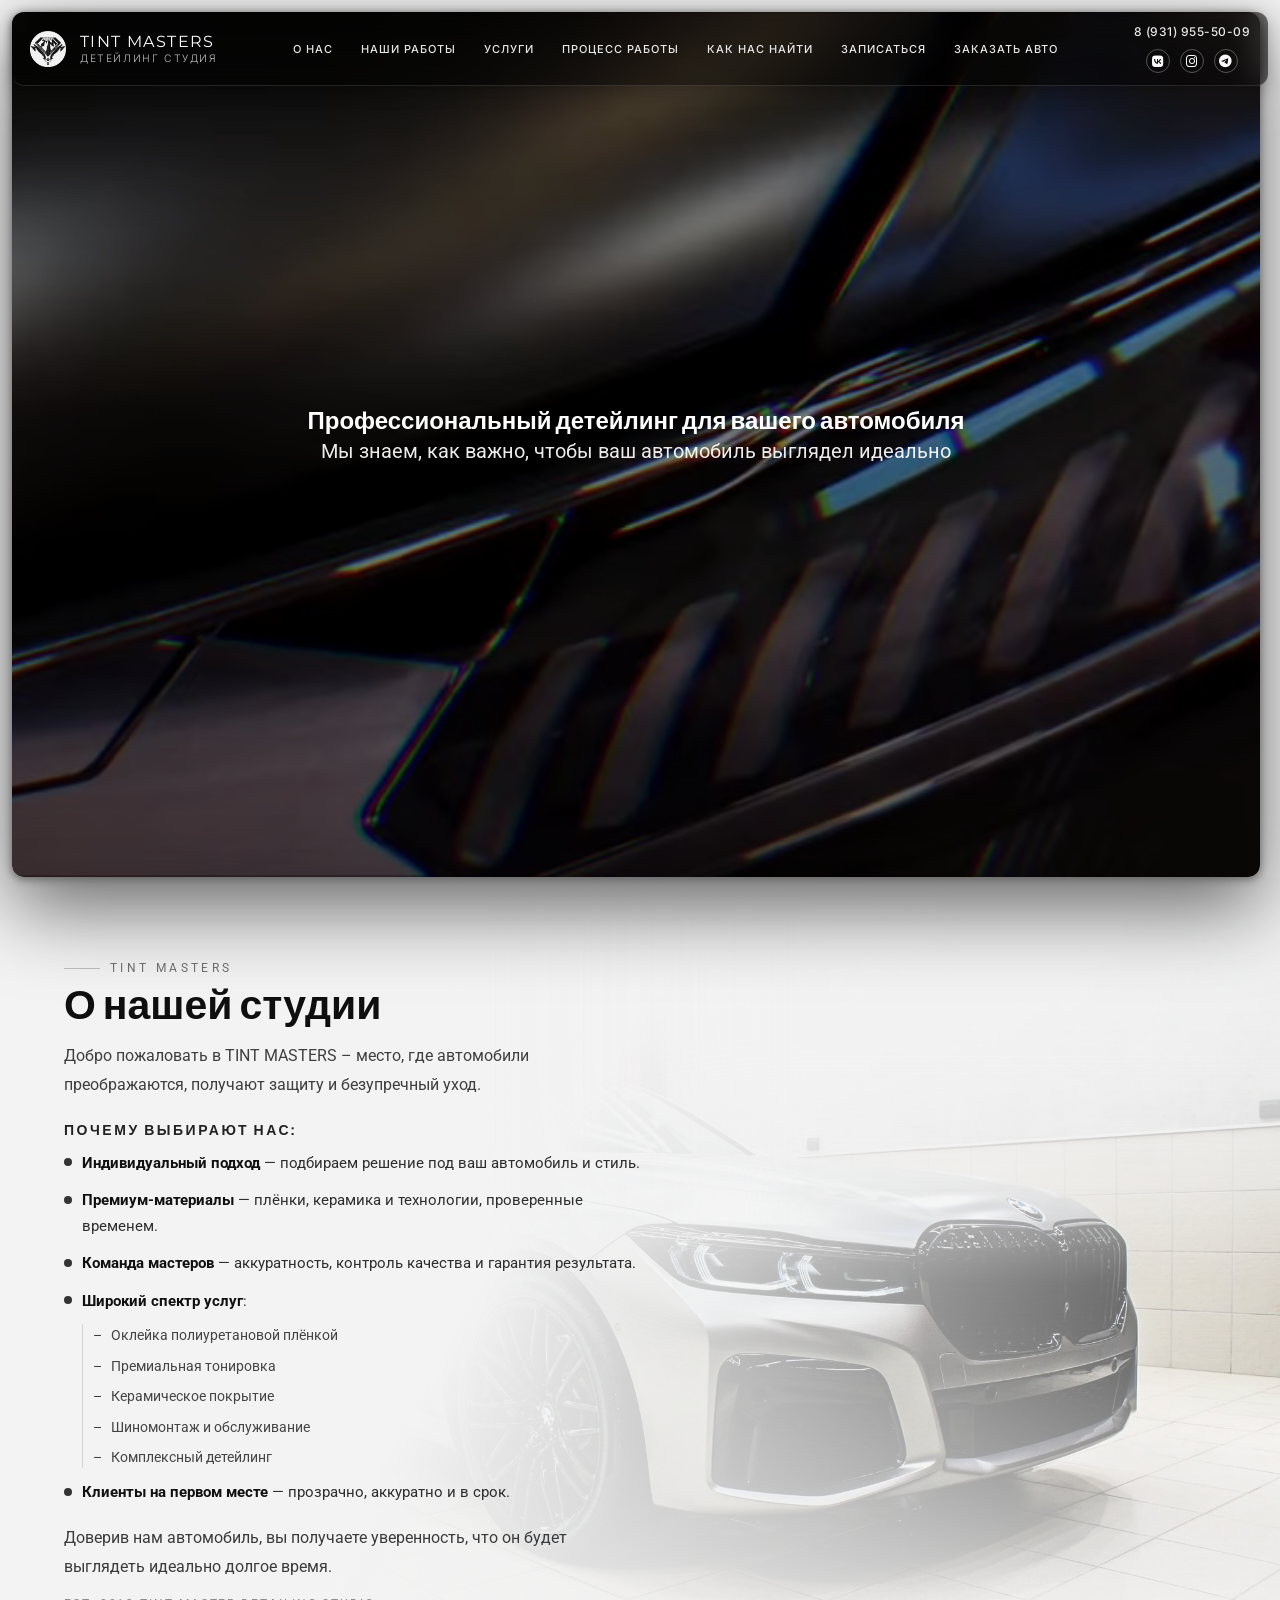
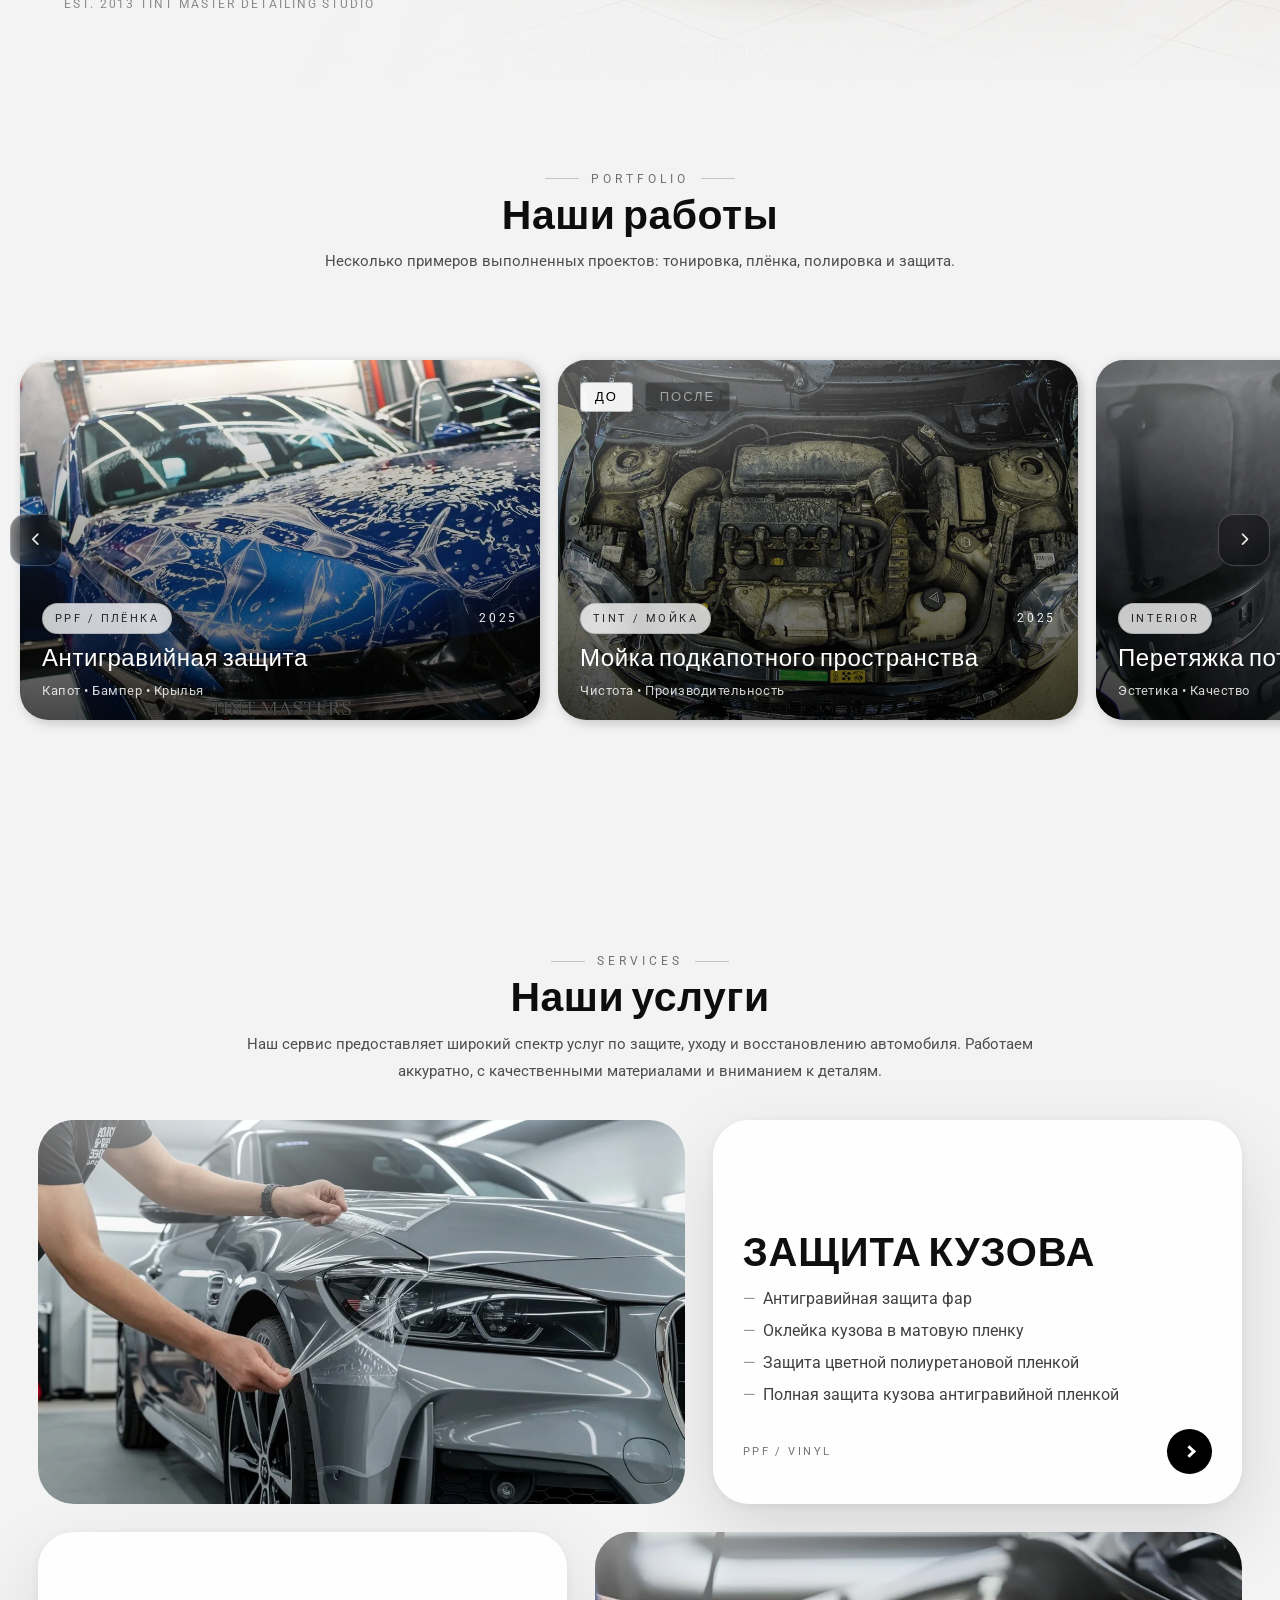
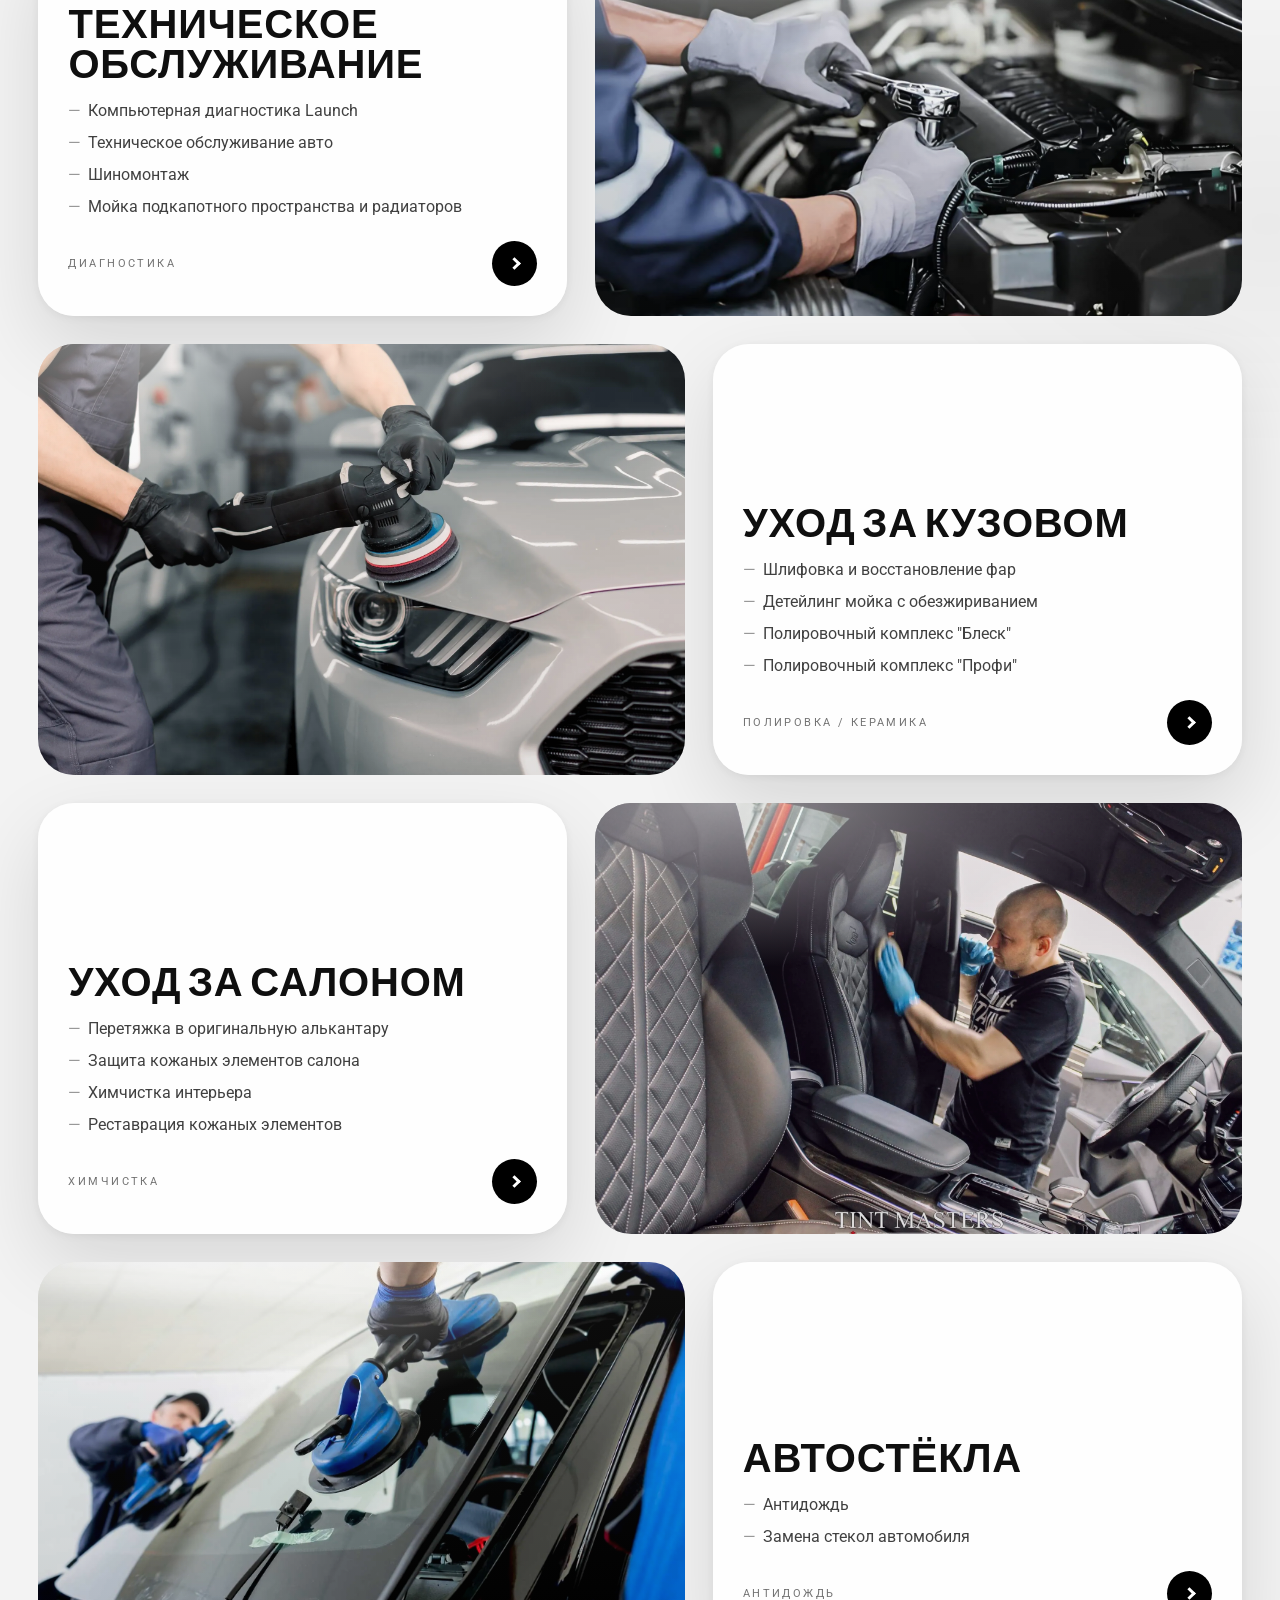
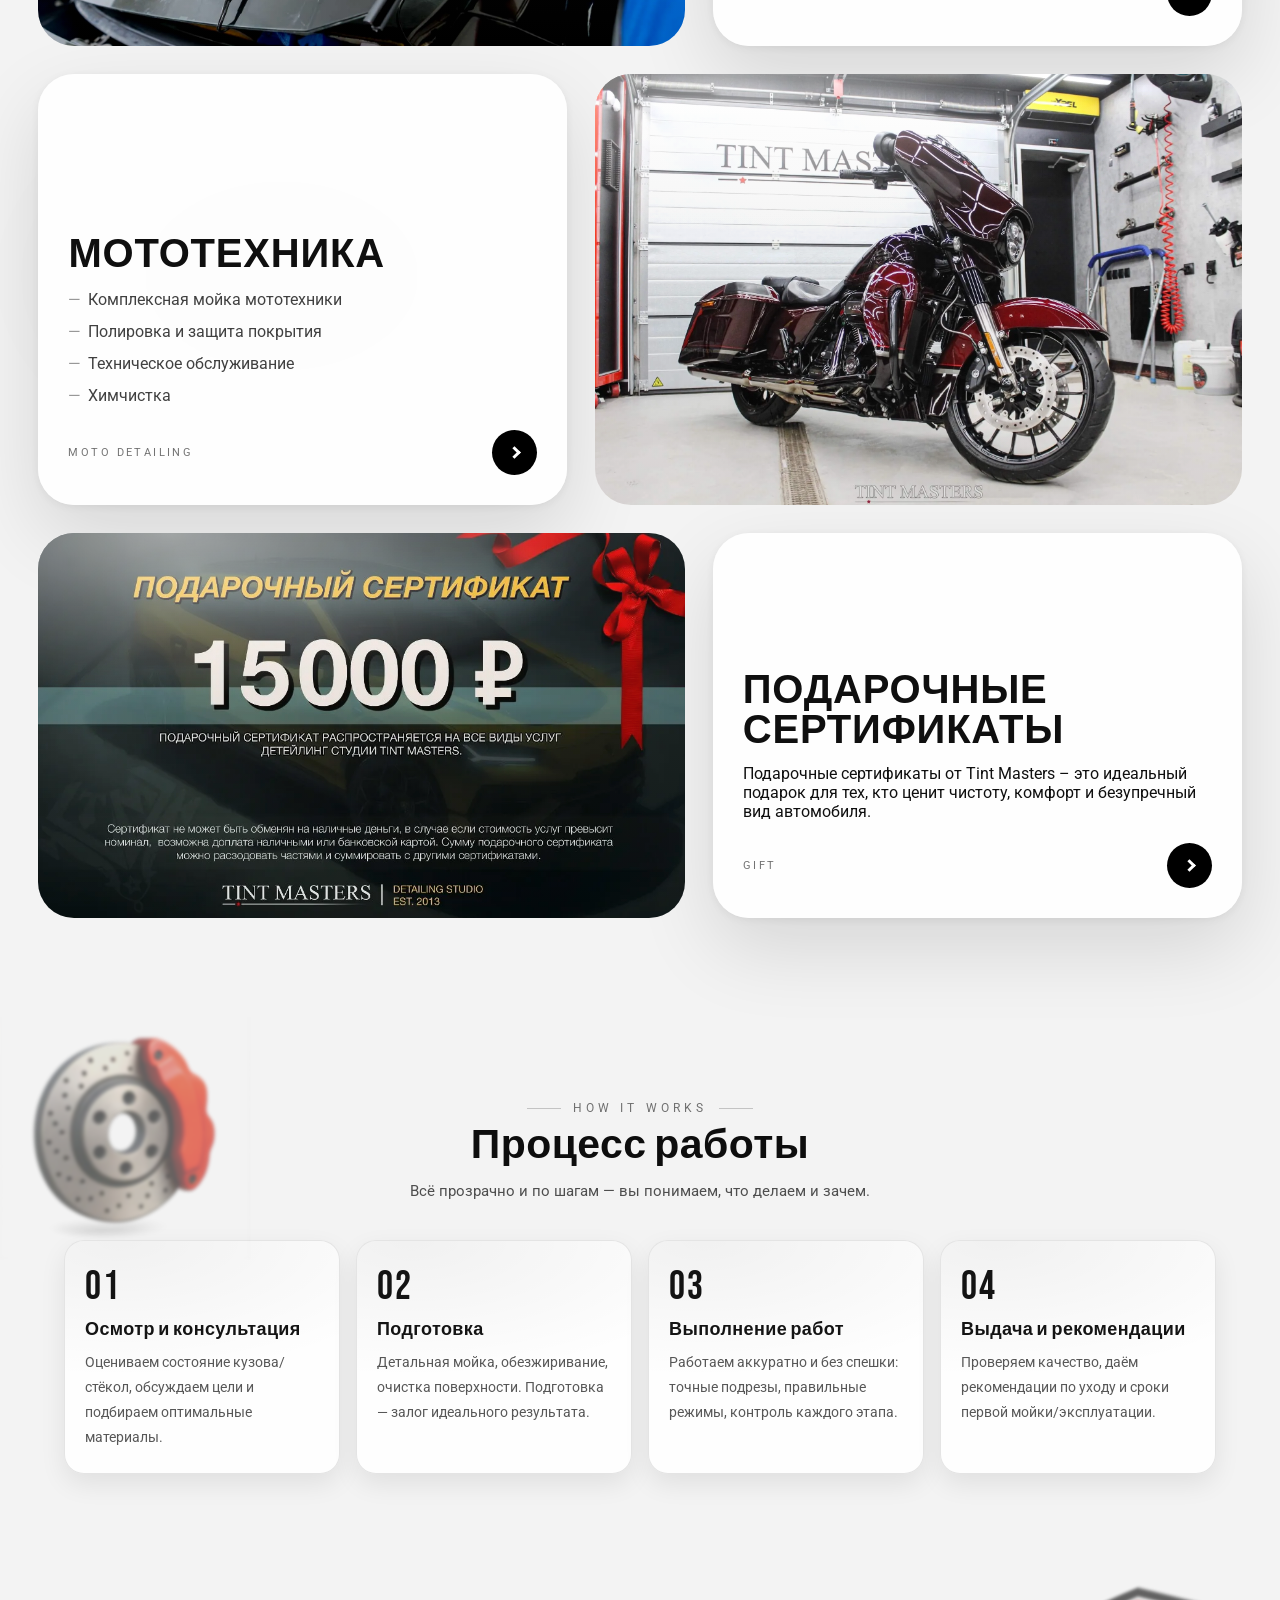
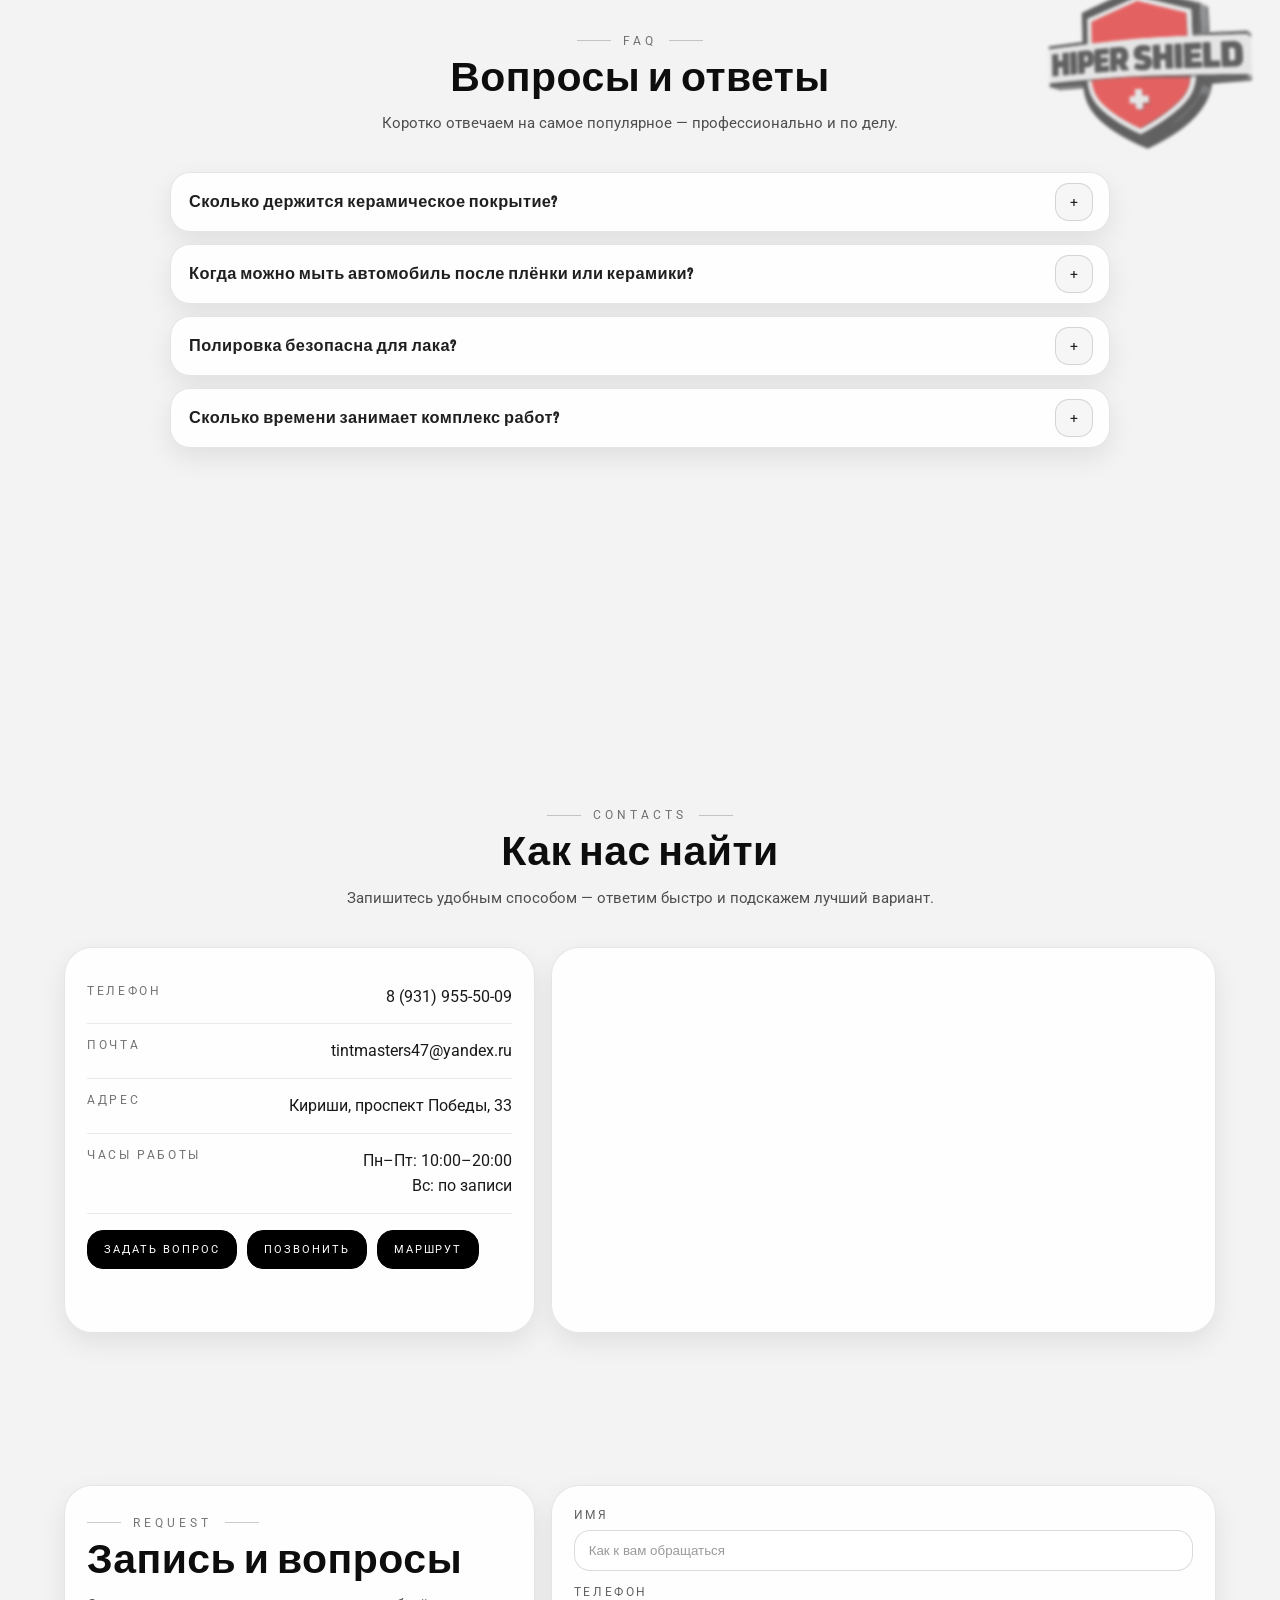
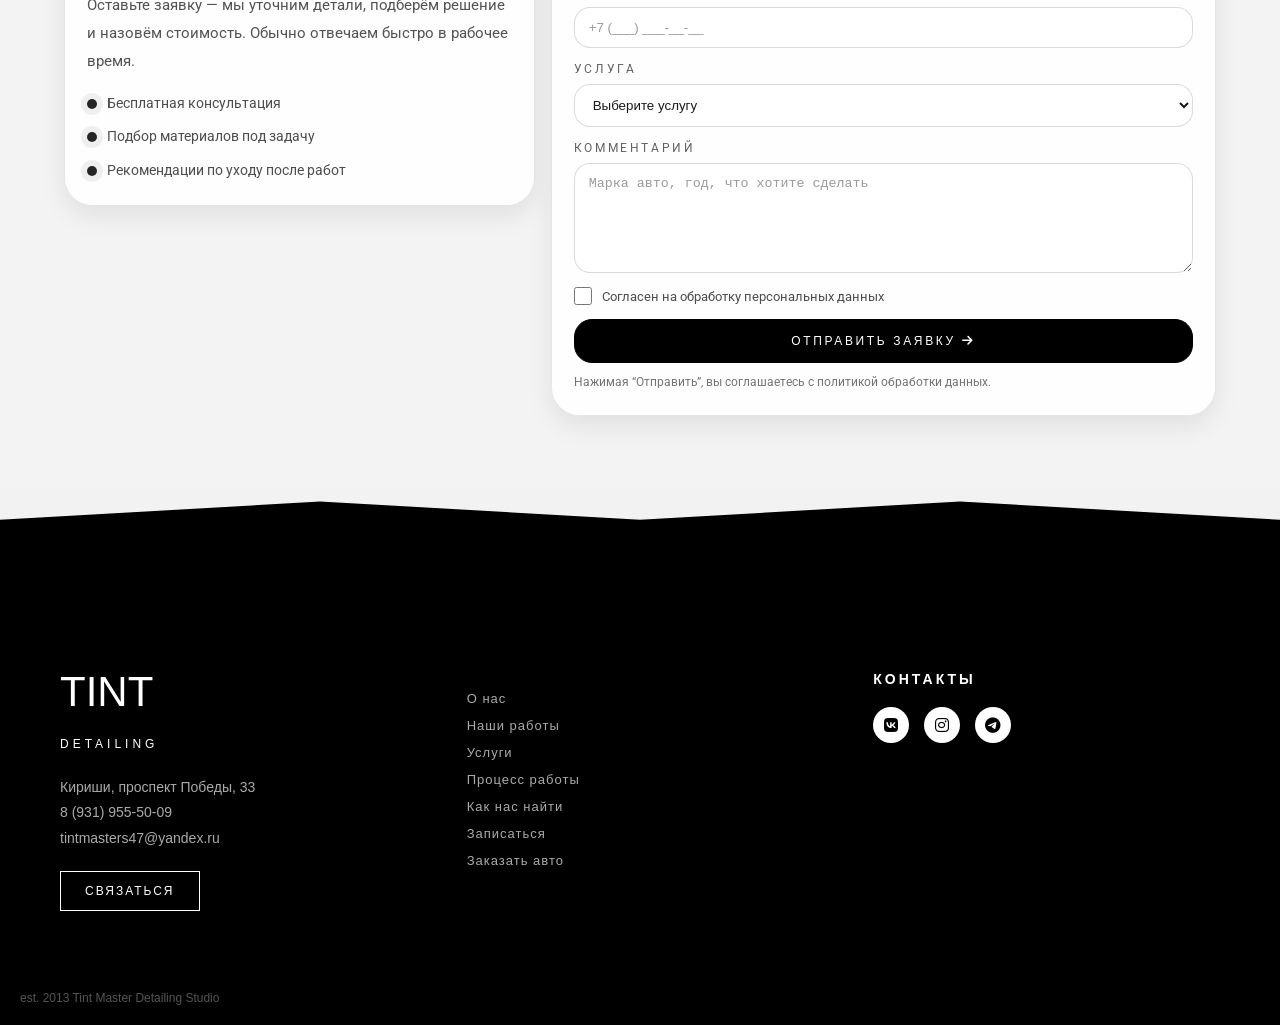
==== commit 930796a9: "test" ====
--- a/index.html
+++ b/index.html
@@ -429,16 +429,6 @@
 
   <!-- Услуги -->
   <section class="servicesV2" id="services">
-    <!-- <div class="servicesV2__head">
-      <div class="sec-kicker">SERVICES</div>
-      <div class="servicesV2__headInner">
-        <h2 class="servicesV2__title">НАШИ<br>УСЛУГИ</h2>
-        <p class="servicesV2__lead">
-          Наш сервис предоставляет широкий спектр услуг по защите, уходу и восстановлению автомобиля.
-          Работаем аккуратно, с качественными материалами и вниманием к деталям.
-        </p>
-      </div>
-    </div> -->
     <div class="container">
       <div class="sec-head">
         <div class="sec-kicker">SERVICES</div>
--- a/static/style.css
+++ b/static/style.css
@@ -1595,38 +1595,7 @@
   opacity: .9;
 }
 
-/* верх услуг */
-.servicesV2__head {
-  width: min(1400px, 94%);
-  margin: 0 auto 26px;
-  position: relative;
-  z-index: 1;
-}
-
-.servicesV2__headInner {
-  display: grid;
-  grid-template-columns: 1.1fr .9fr;
-  gap: clamp(16px, 3vw, 42px);
-  align-items: end;
-}
-
-.servicesV2__title {
-  margin: 0;
-  font-family: 'Bebas Neue', sans-serif;
-  font-size: clamp(44px, 6vw, 92px);
-  line-height: .92;
-  letter-spacing: 1px;
-  text-transform: uppercase;
-  color: #0f0f0f;
-}
-
-.servicesV2__lead {
-  margin: 0;
-  max-width: 52ch;
-  color: rgba(0, 0, 0, .65);
-  line-height: 1.75;
-  font-size: 14px;
-}
+
 
 /* список услуг */
 .servicesV2__list {
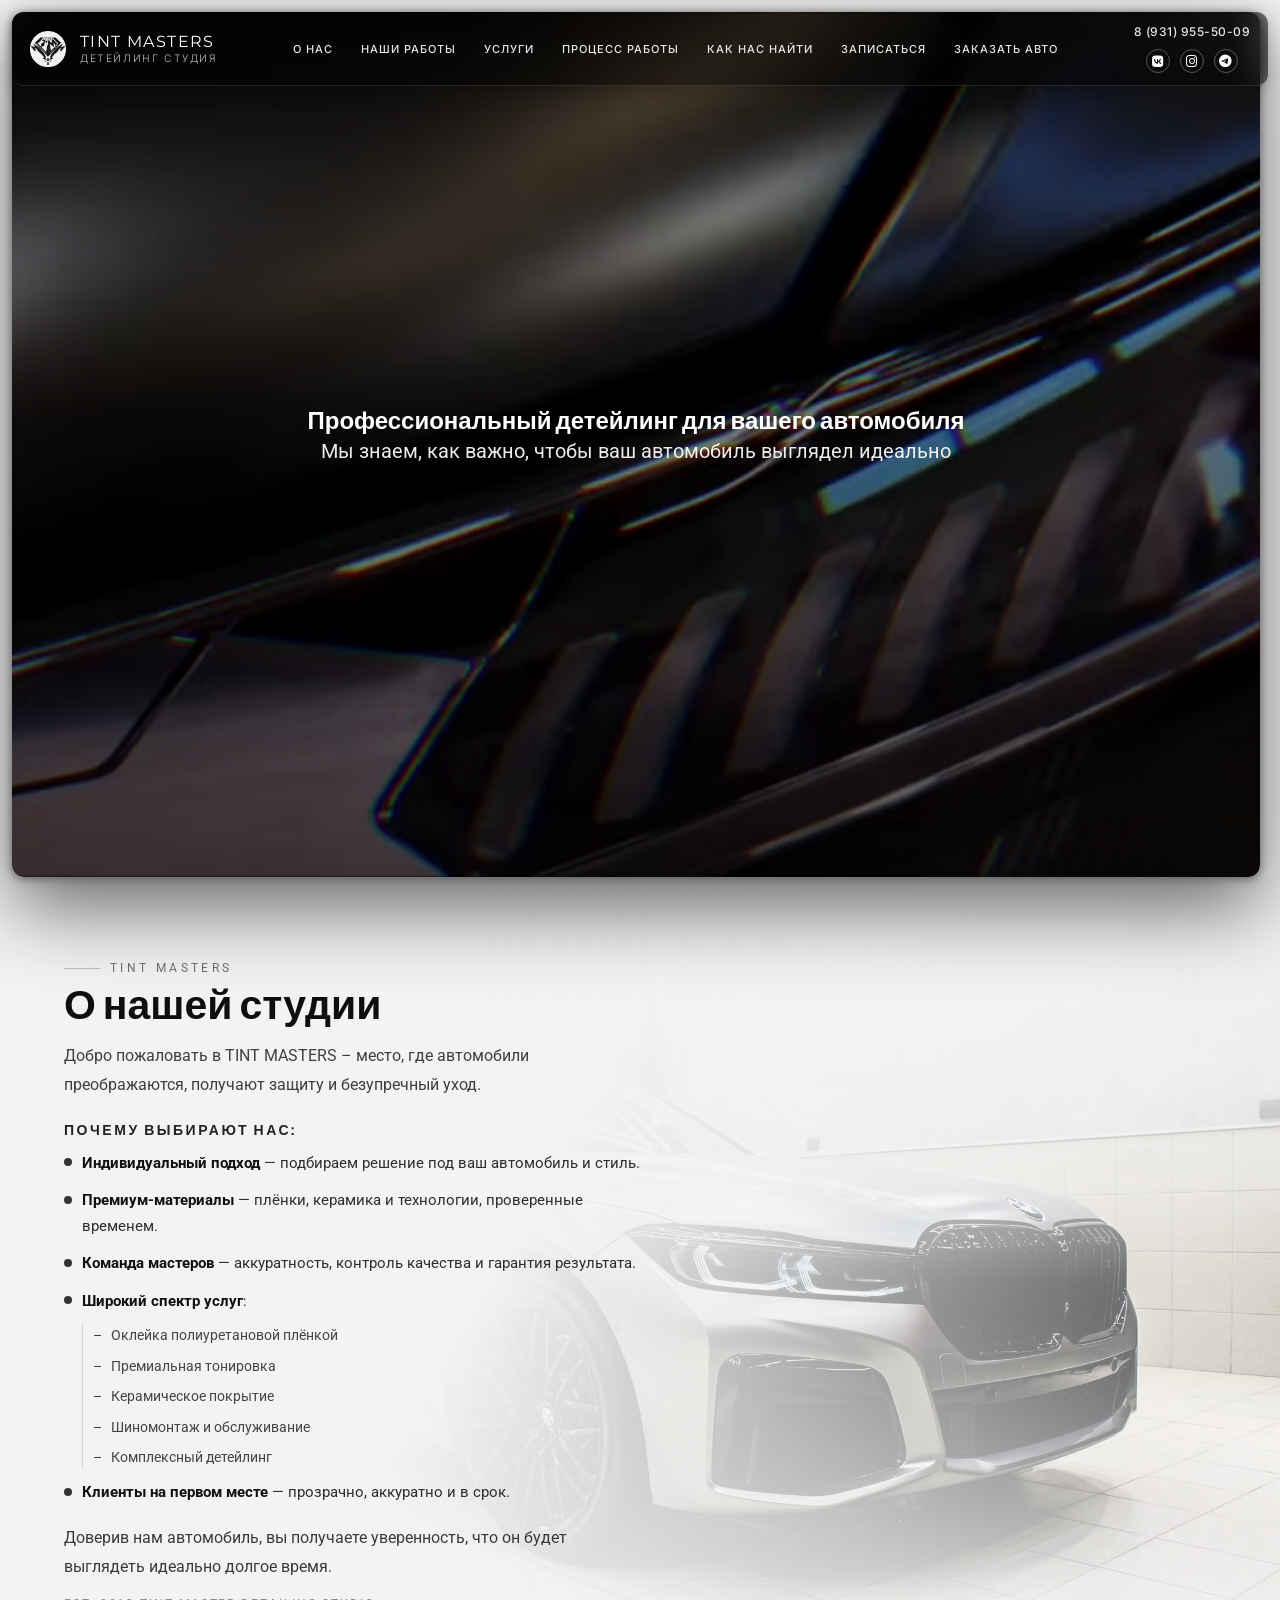
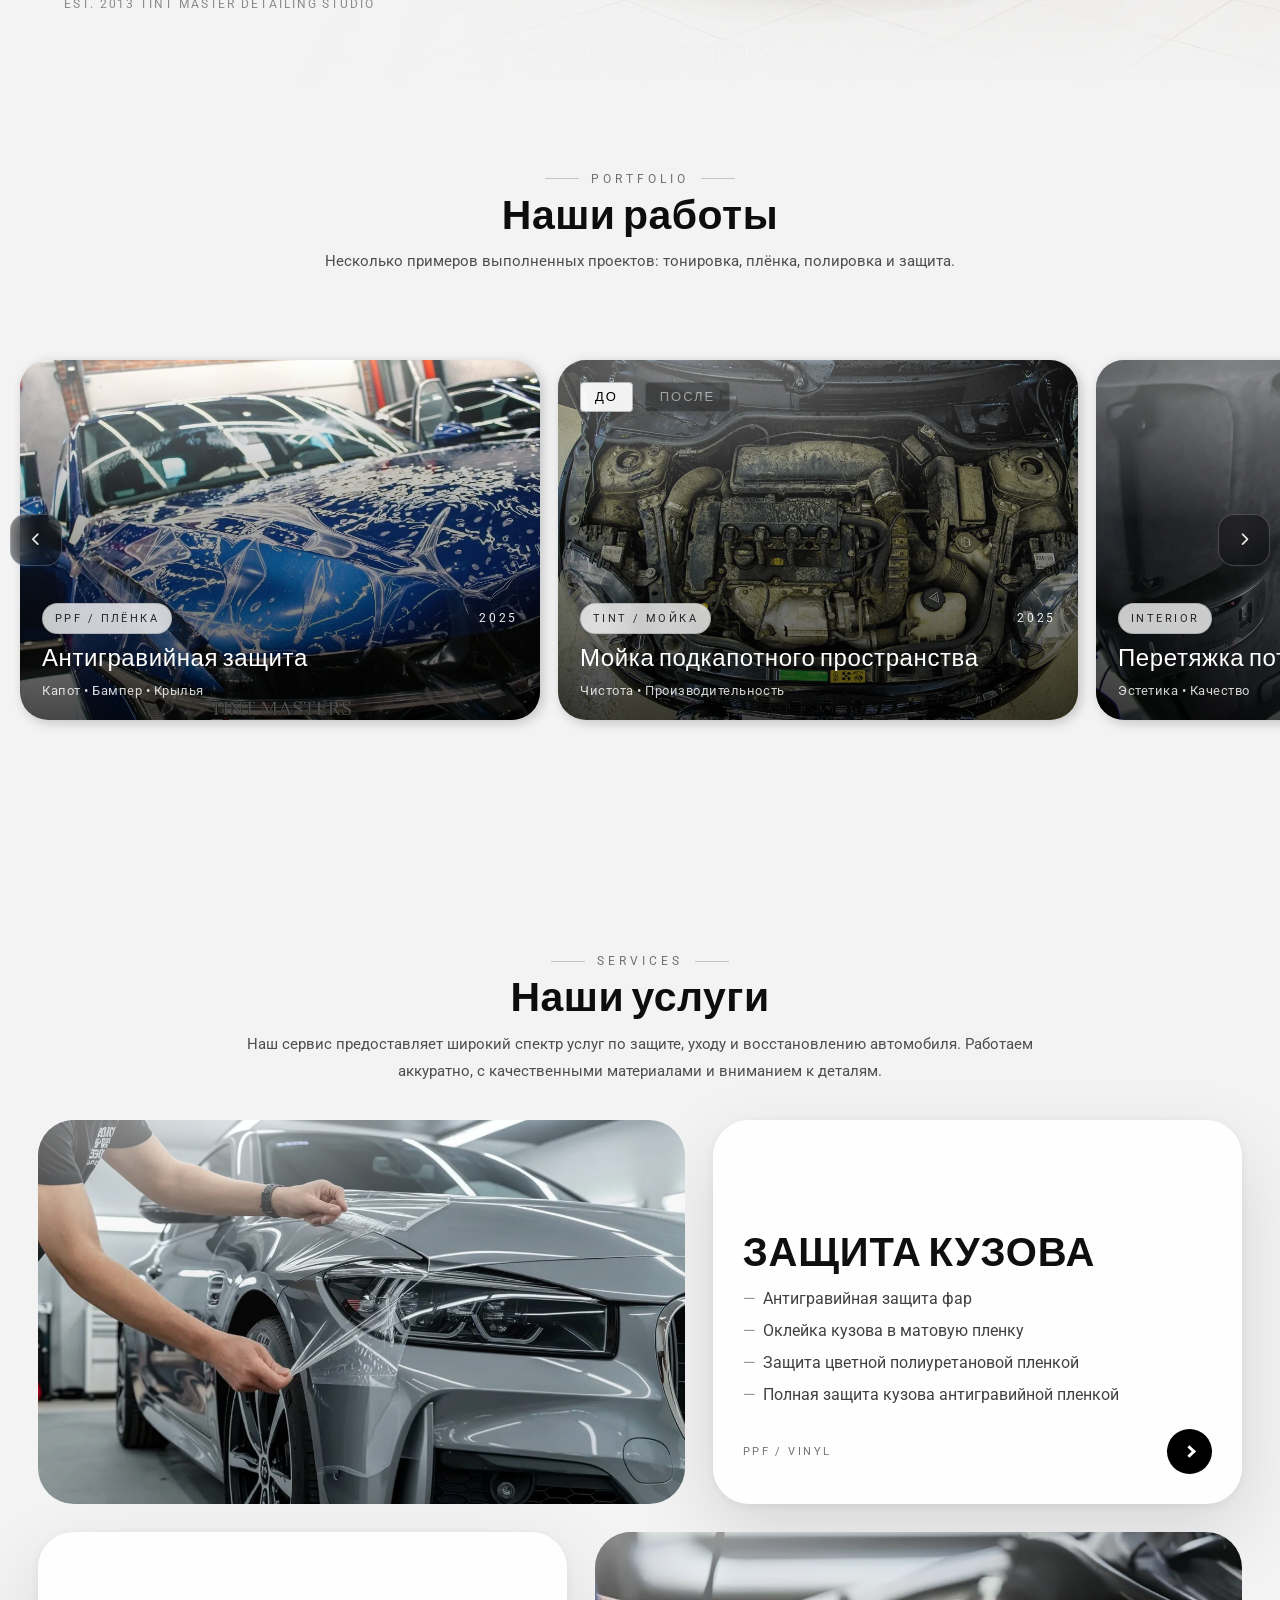
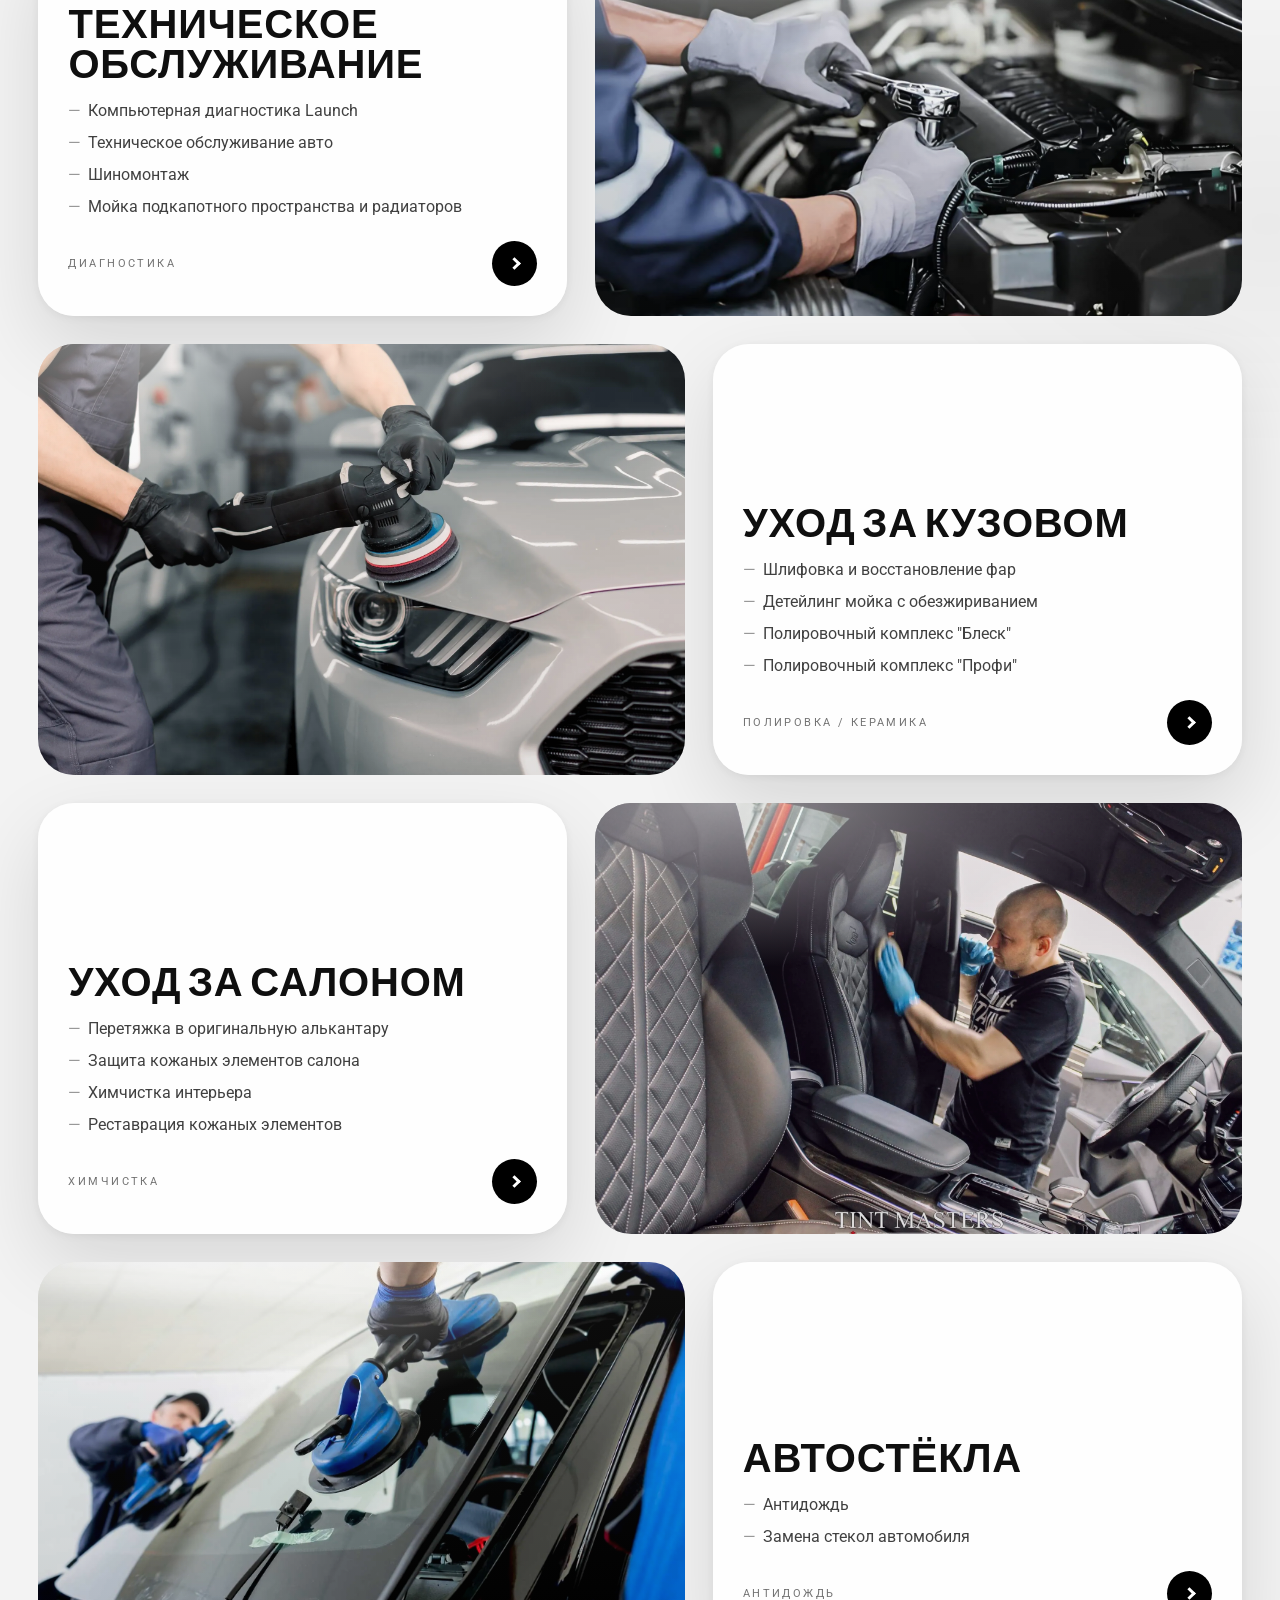
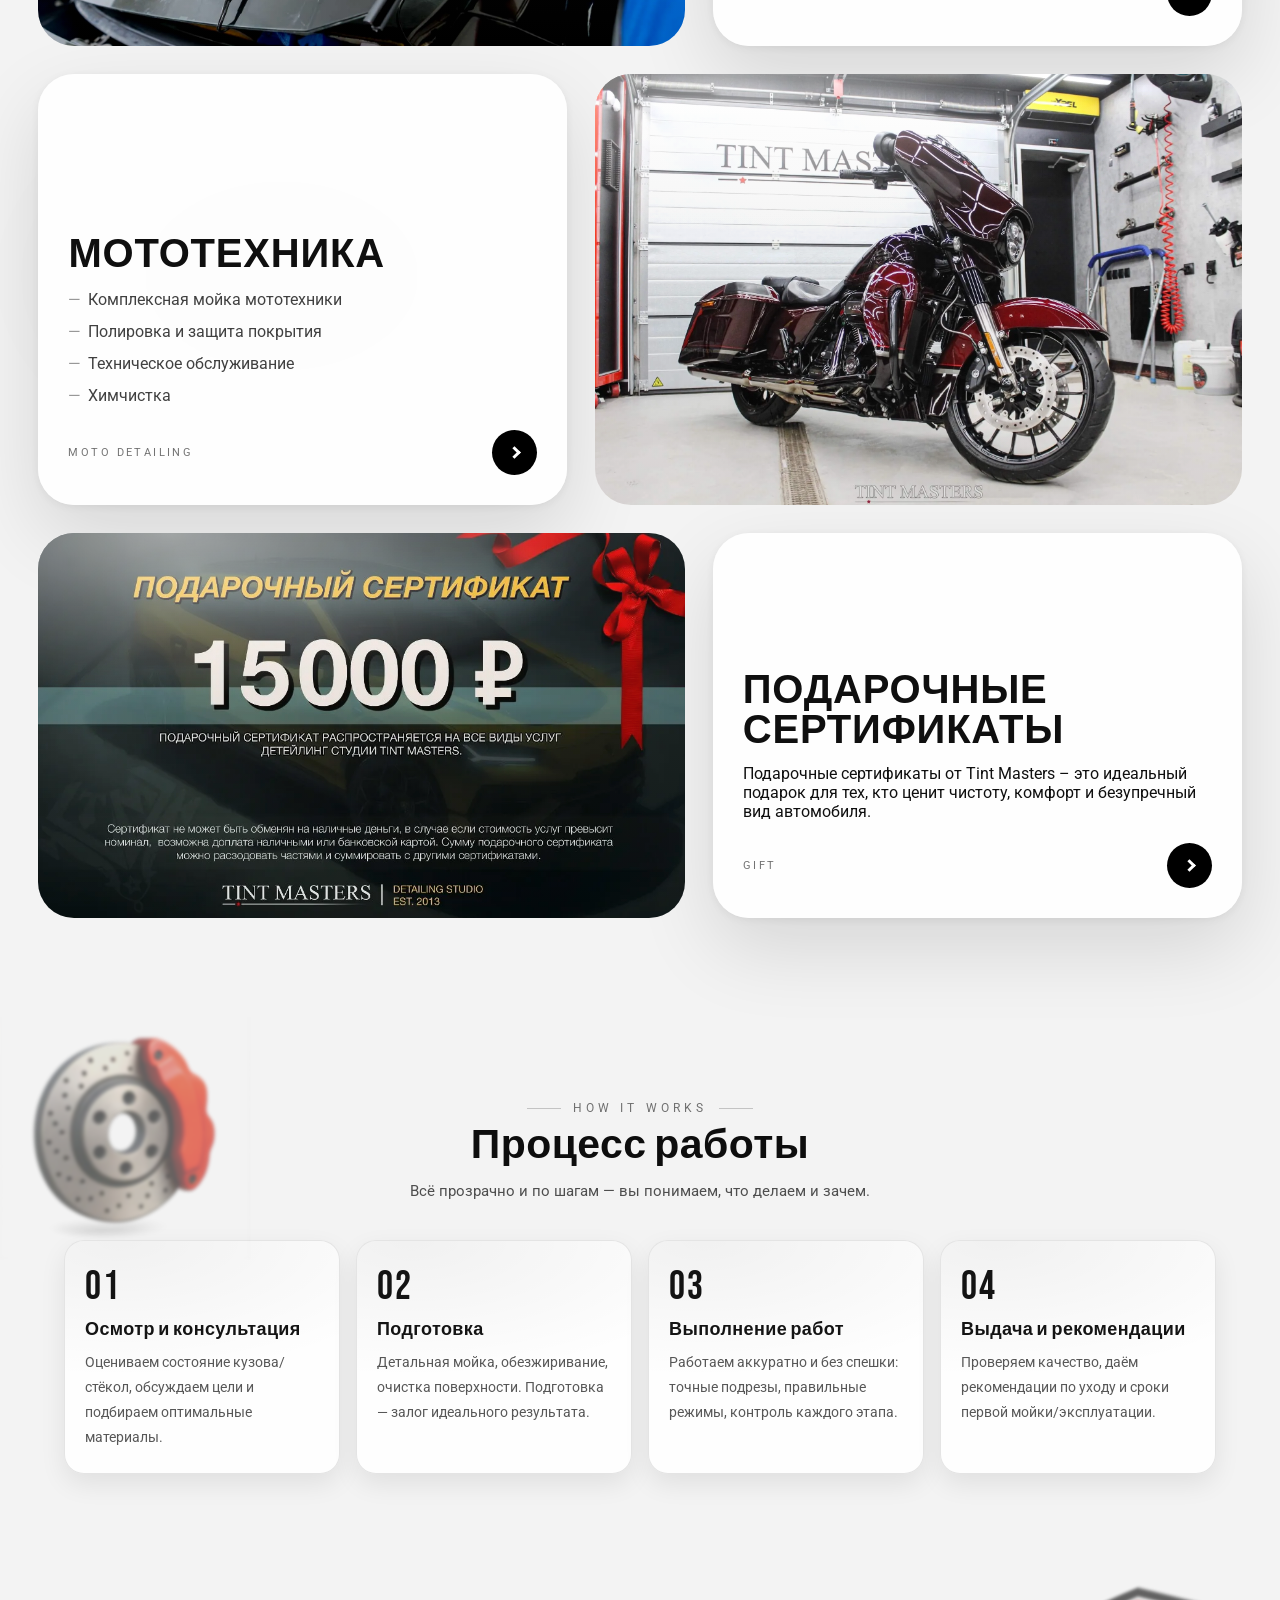
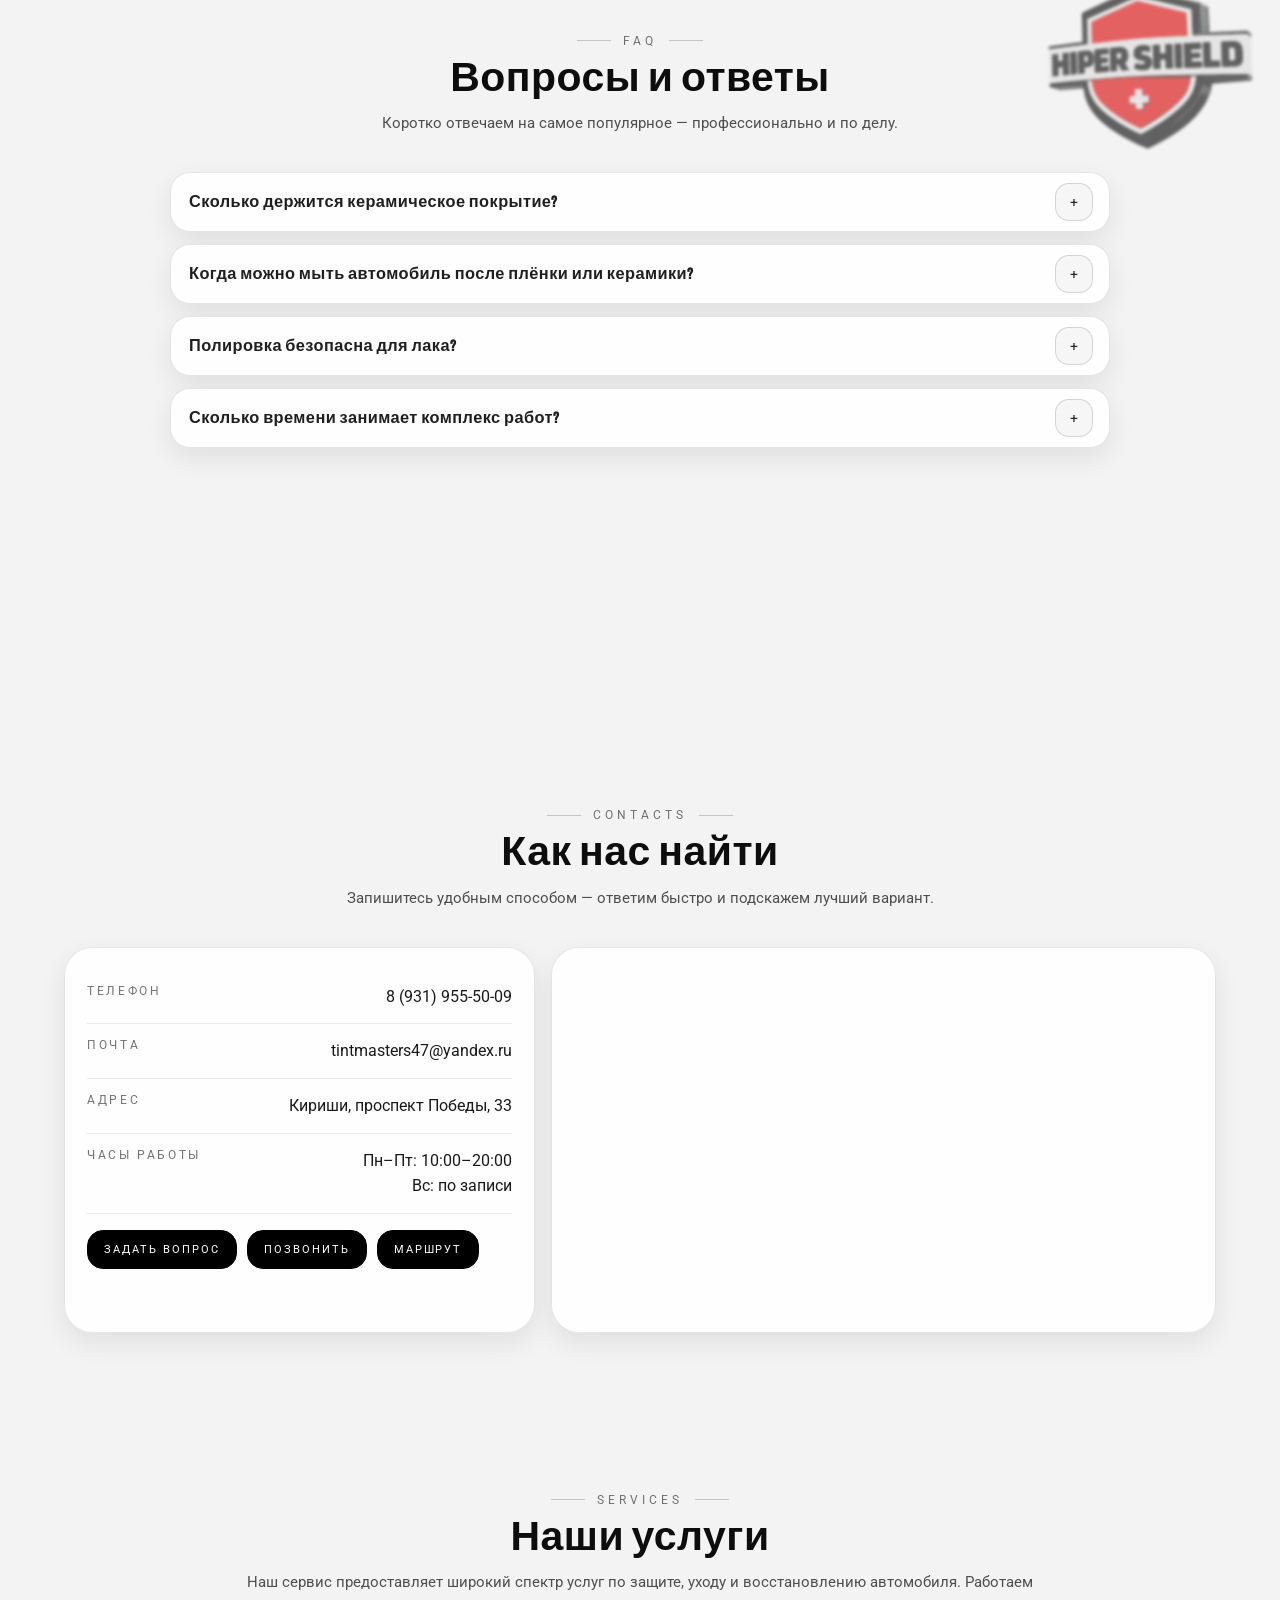
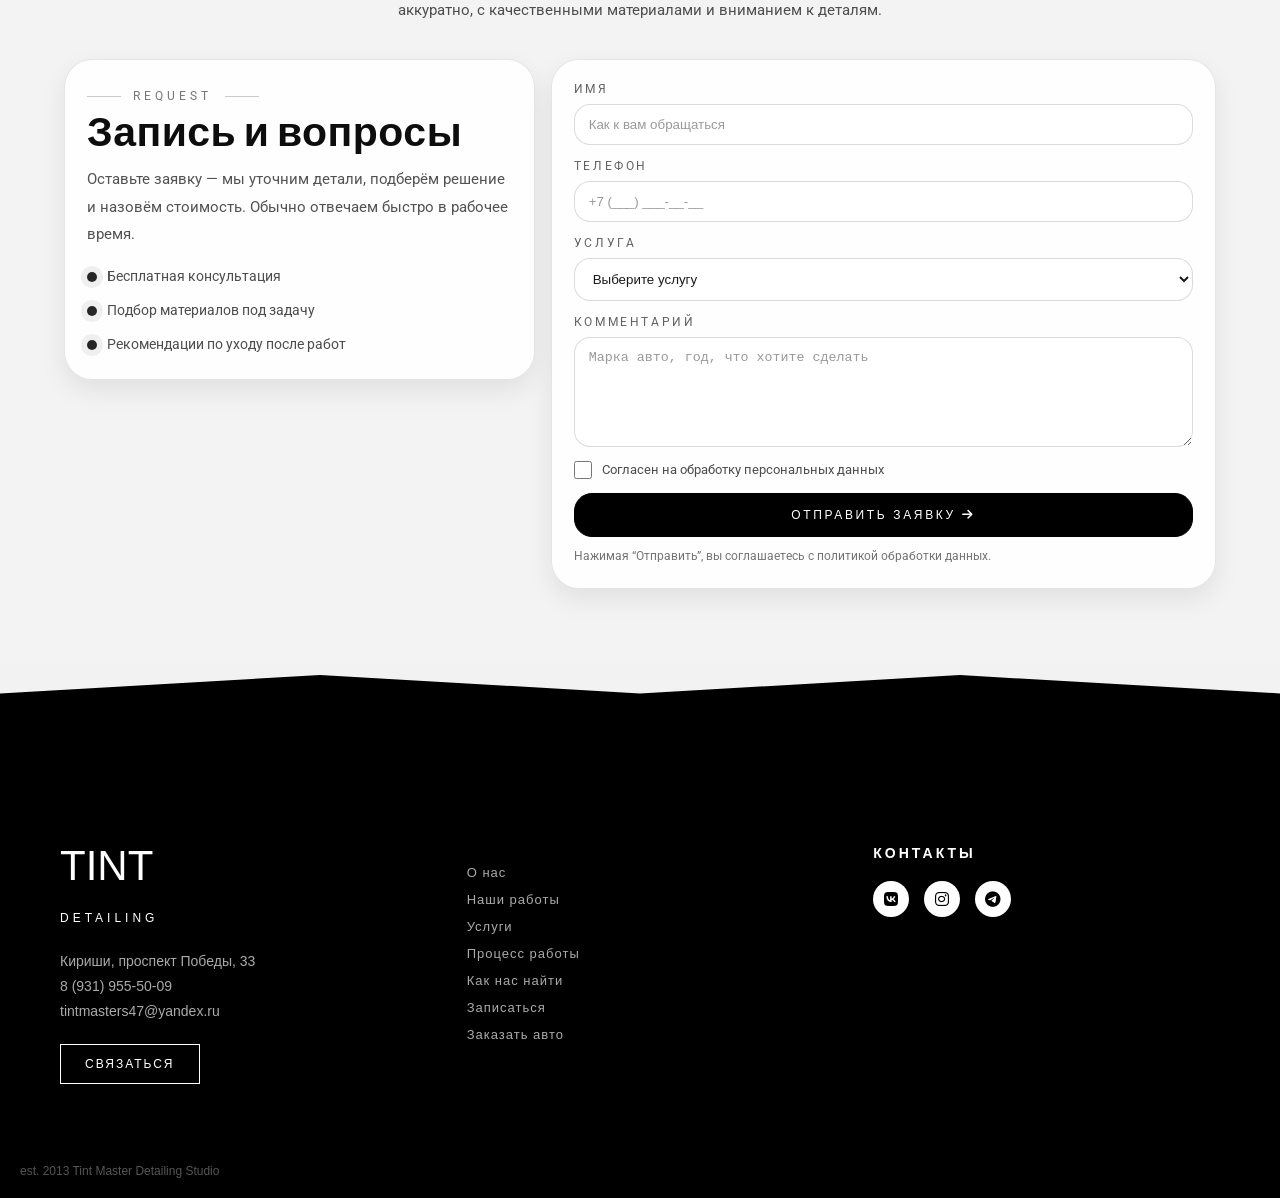
==== commit 211bb69a: "test" ====
--- a/index.html
+++ b/index.html
@@ -968,6 +968,13 @@
 
   <!-- СТИЛЬНАЯ ФОРМА (вопрос/запись) -->
   <section id="form" class="section section--dark section--cta reveal">
+    <div class="sec-head">
+        <div class="sec-kicker">SERVICES</div>
+        <h2 class="sec-title">Наши услуги</h2>
+        <p class="sec-sub">
+          Наш сервис предоставляет широкий спектр услуг по защите, уходу и восстановлению автомобиля.
+          Работаем аккуратно, с качественными материалами и вниманием к деталям. </p>
+      </div>
     <div class="container">
       <div class="cta-grid">
         <div class="cta-left">
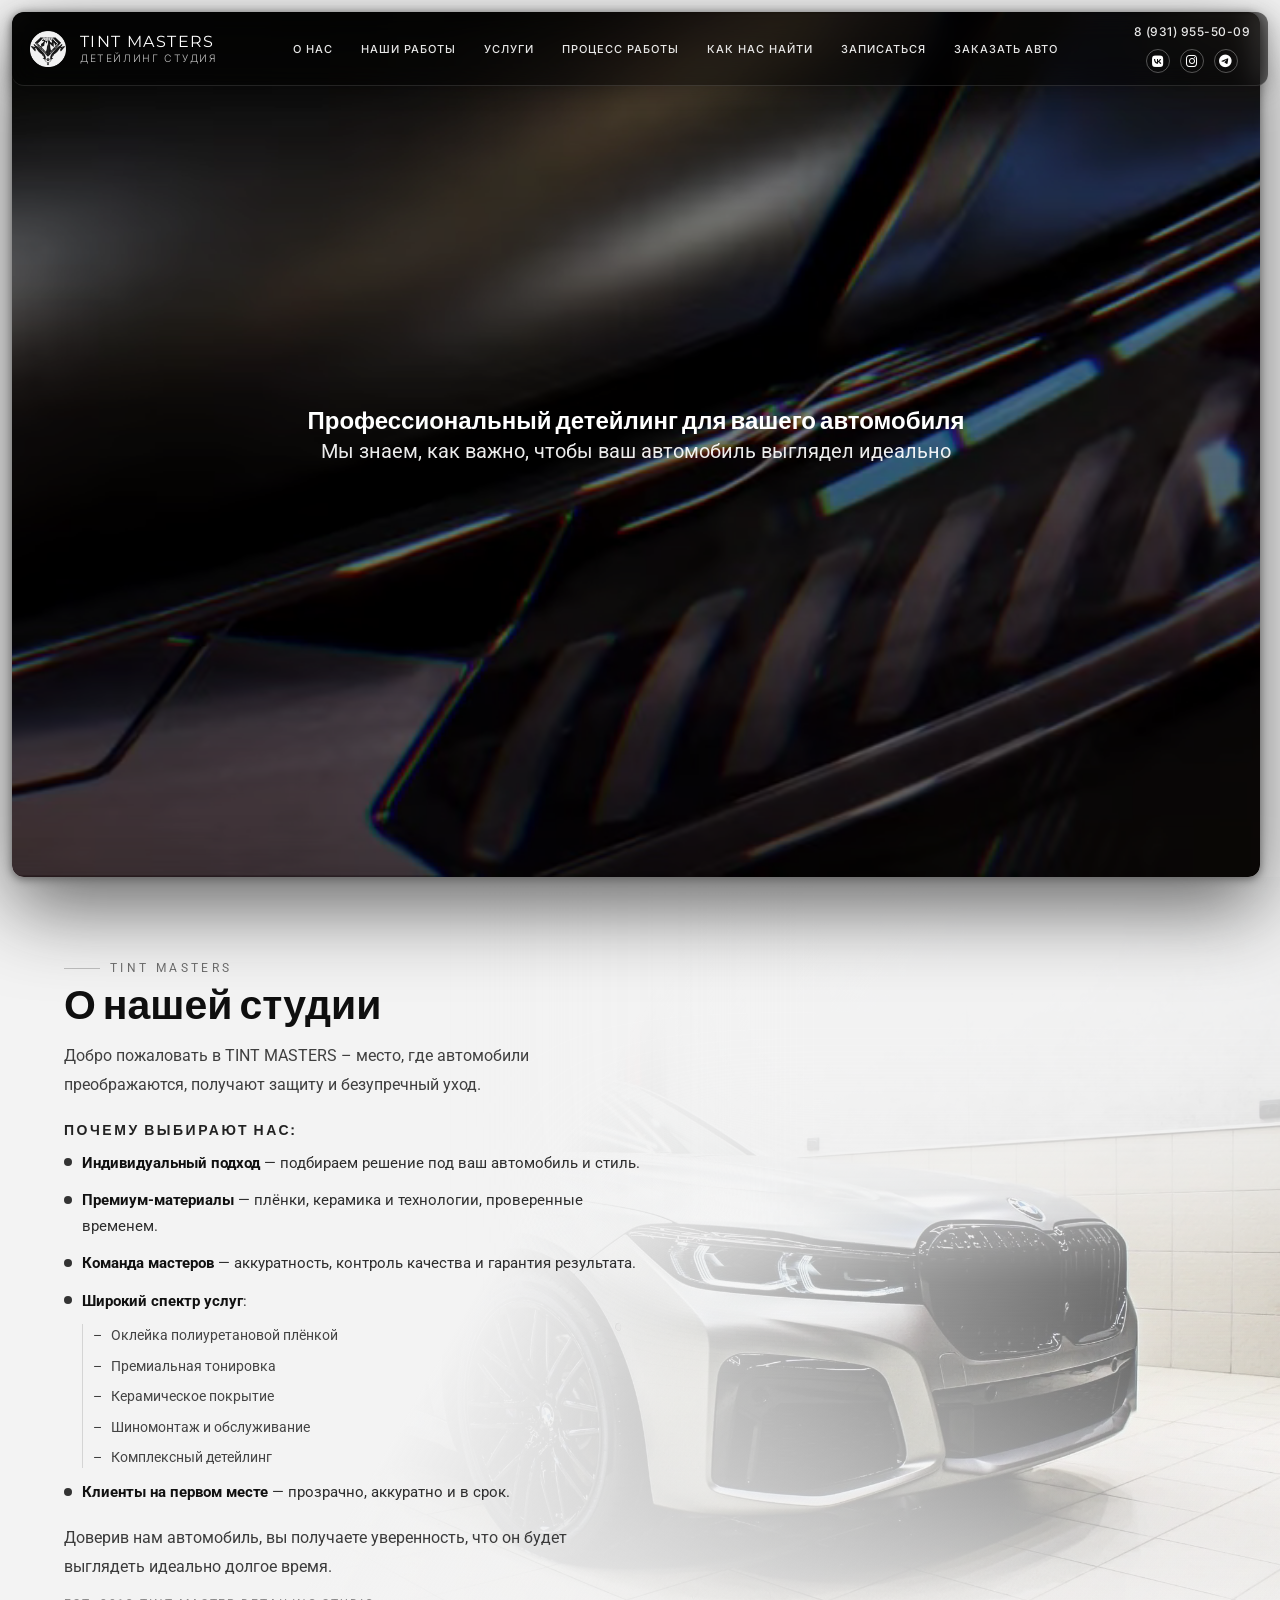
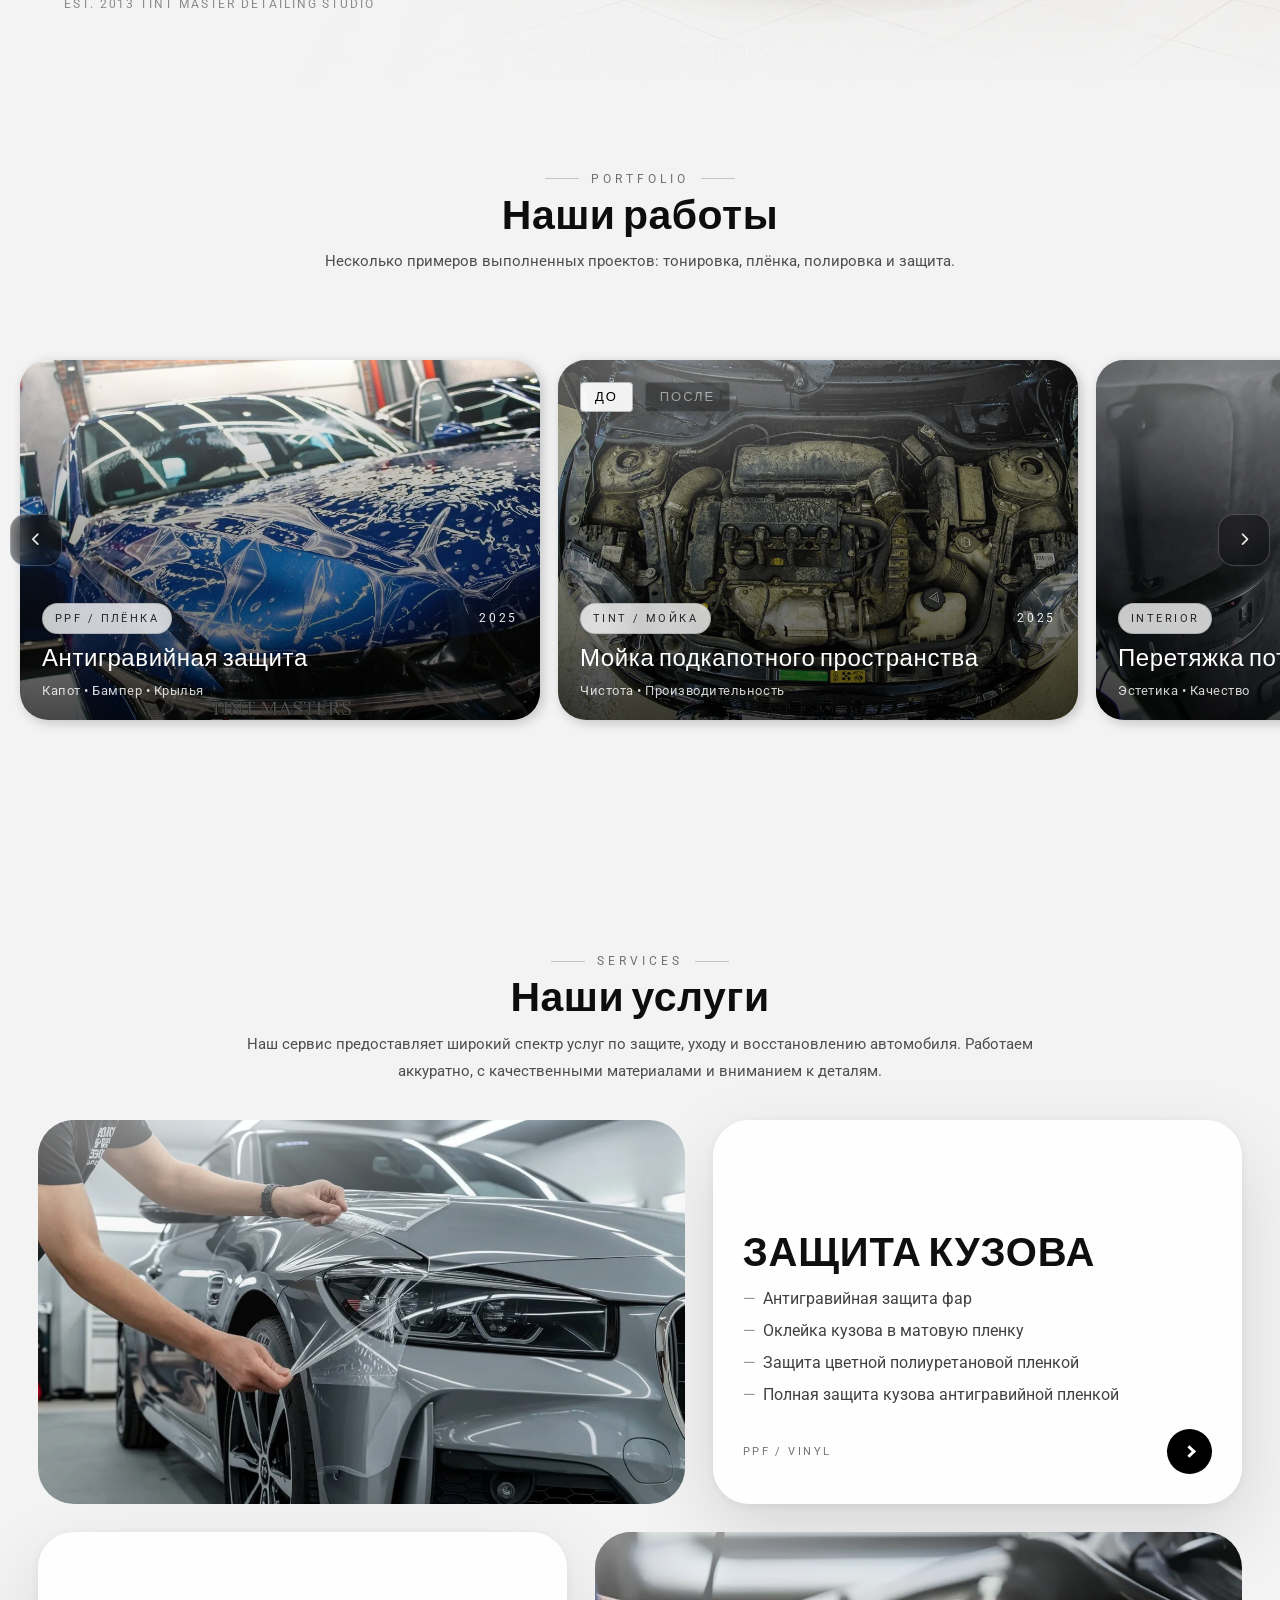
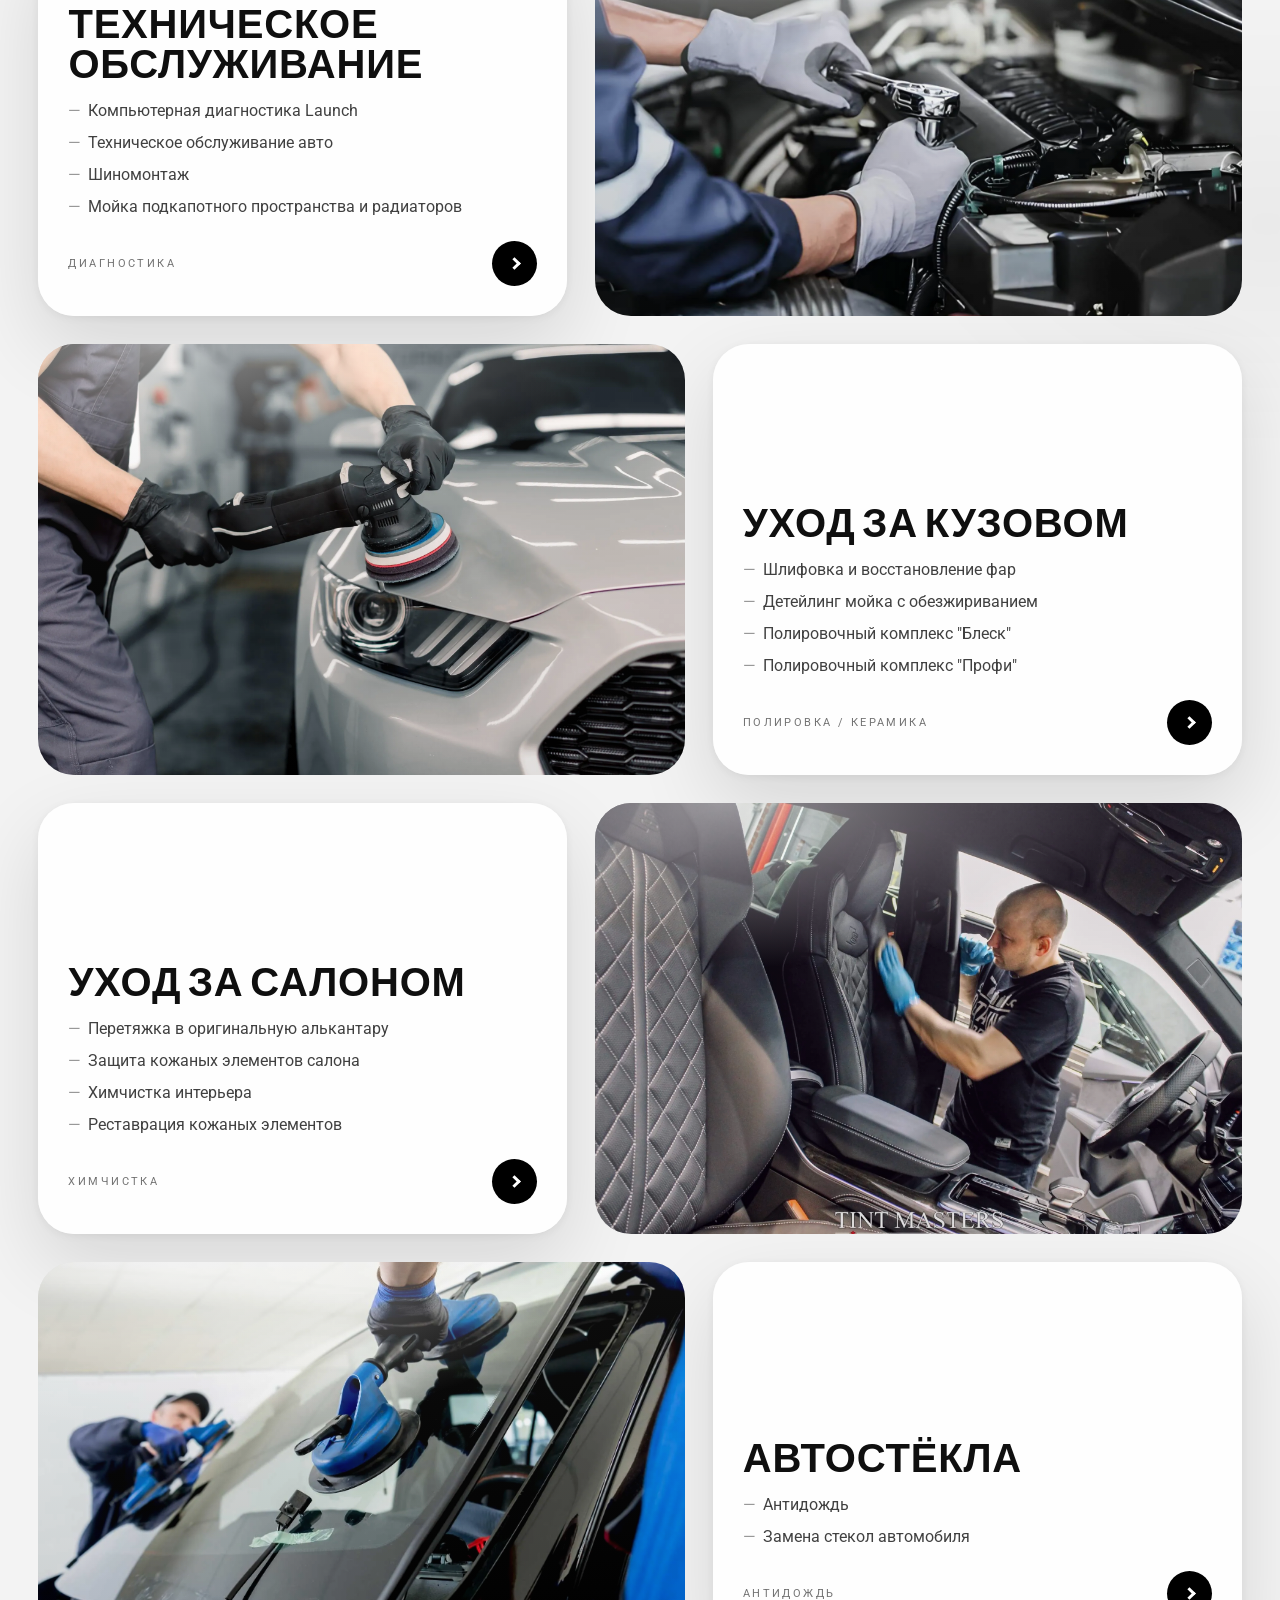
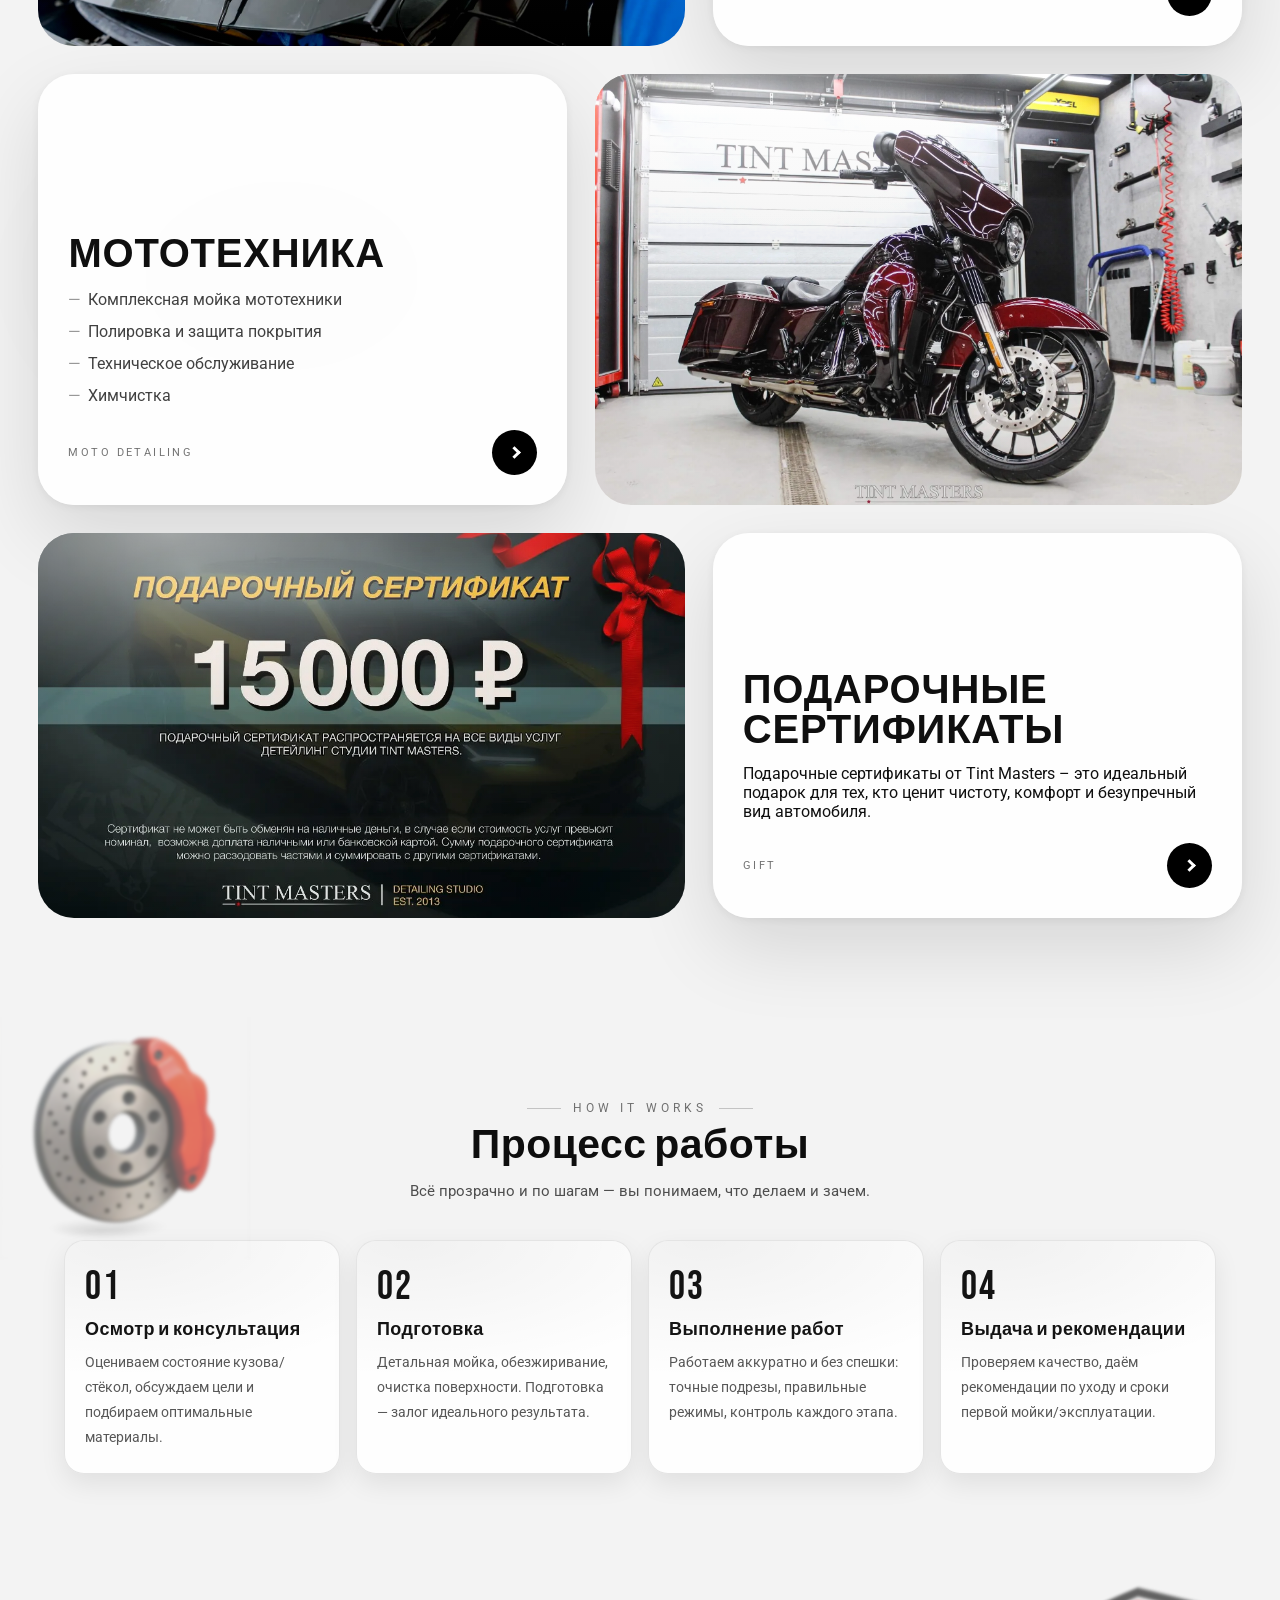
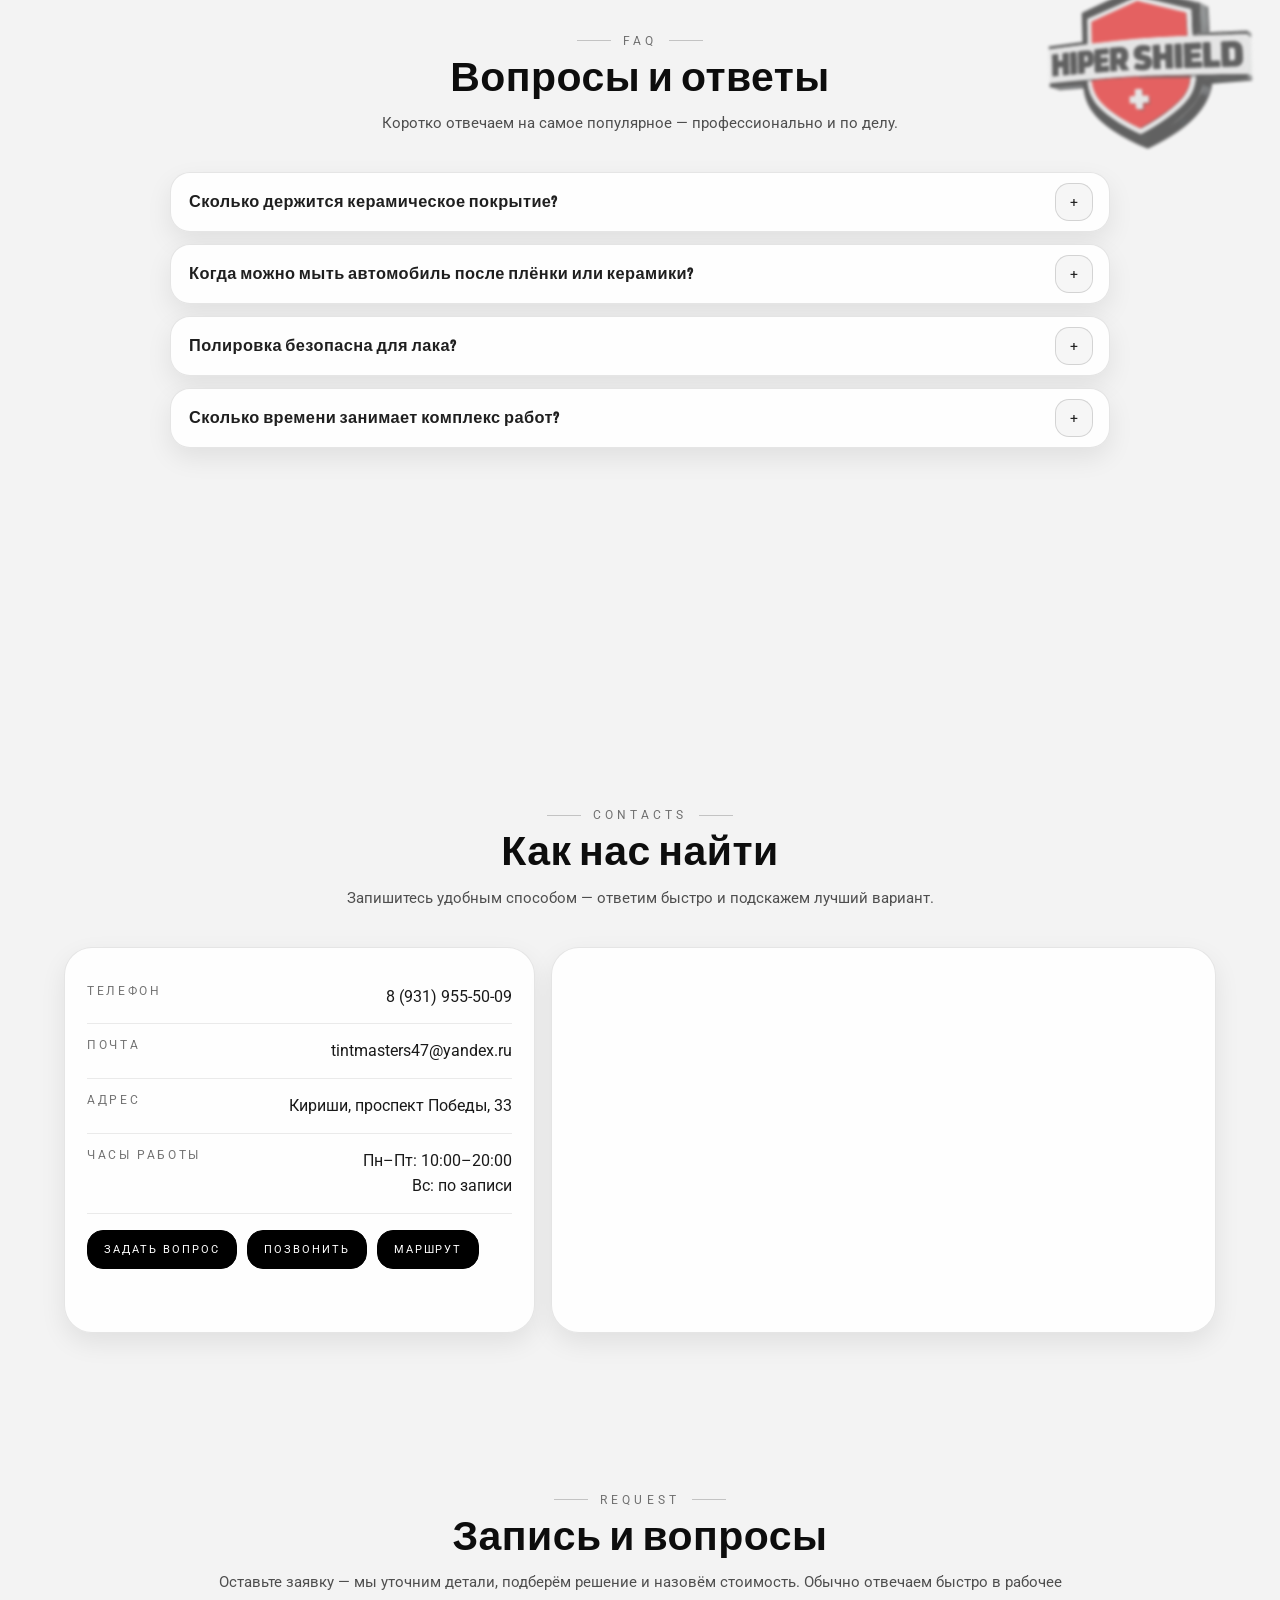
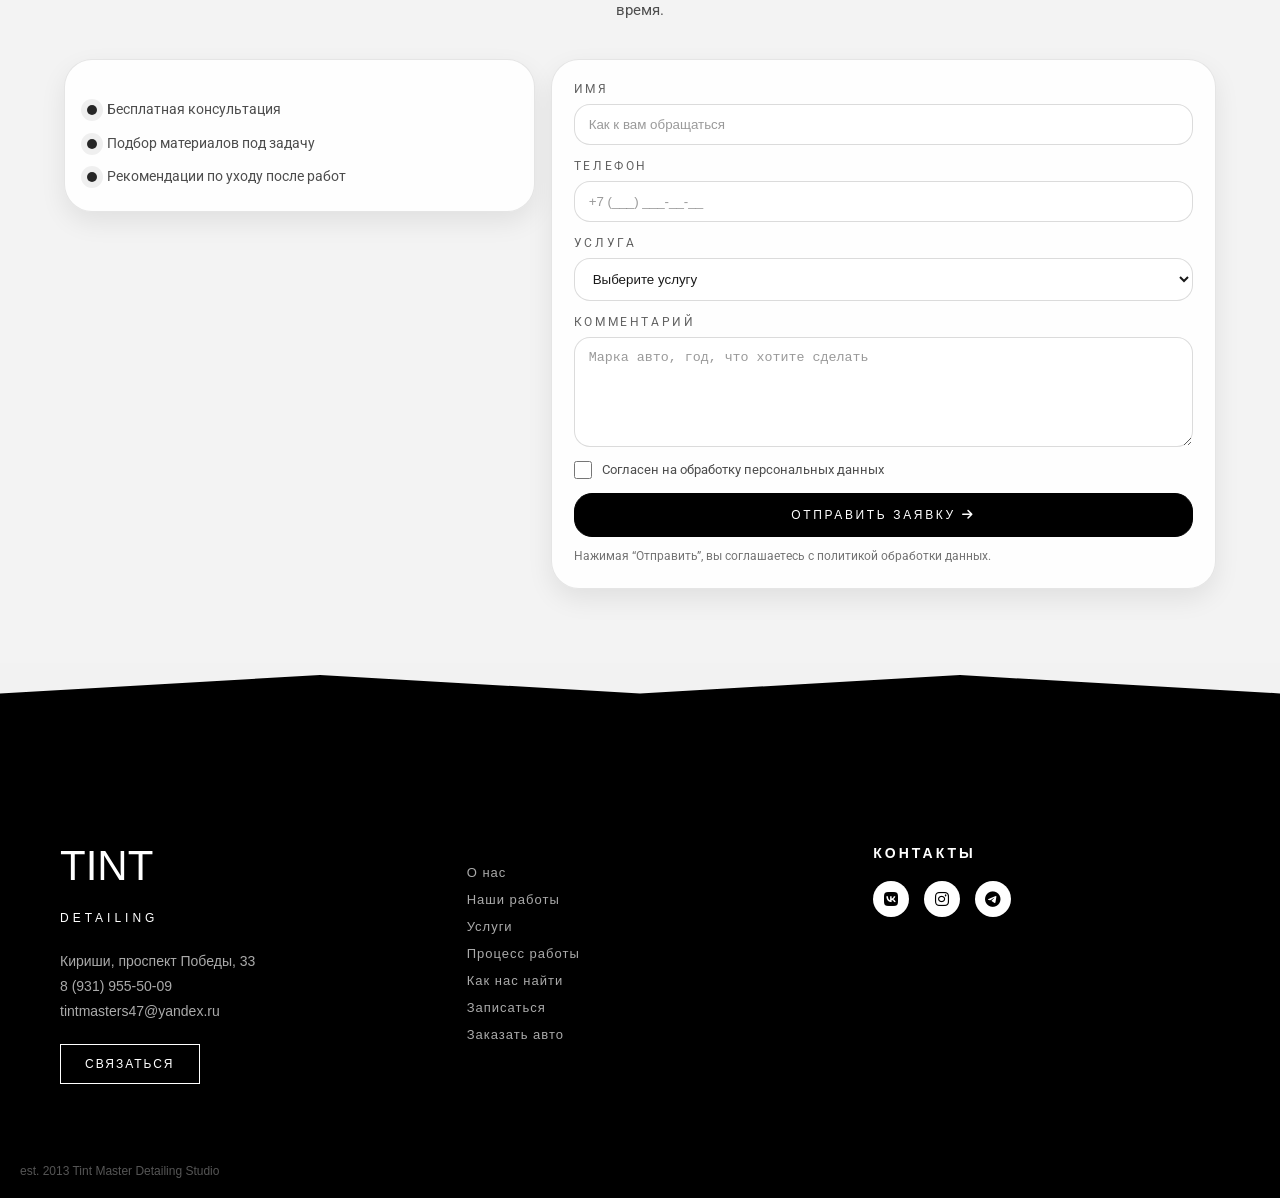
==== commit 0313f496: "test" ====
--- a/index.html
+++ b/index.html
@@ -969,21 +969,18 @@
   <!-- СТИЛЬНАЯ ФОРМА (вопрос/запись) -->
   <section id="form" class="section section--dark section--cta reveal">
     <div class="sec-head">
-        <div class="sec-kicker">SERVICES</div>
-        <h2 class="sec-title">Наши услуги</h2>
-        <p class="sec-sub">
-          Наш сервис предоставляет широкий спектр услуг по защите, уходу и восстановлению автомобиля.
-          Работаем аккуратно, с качественными материалами и вниманием к деталям. </p>
-      </div>
+      <div class="sec-kicker">REQUEST</div>
+      <h2 class="sec-title">Запись и вопросы</h2>
+      <p class="sec-sub">
+        Оставьте заявку — мы уточним детали, подберём решение и назовём стоимость.
+        Обычно отвечаем быстро в рабочее время.</p>
+    </div>
     <div class="container">
       <div class="cta-grid">
         <div class="cta-left">
-          <div class="sec-kicker">REQUEST</div>
-          <h2 class="sec-title">Запись и вопросы</h2>
-          <p class="sec-sub">
-            Оставьте заявку — мы уточним детали, подберём решение и назовём стоимость.
-            Обычно отвечаем быстро в рабочее время.
-          </p>
+          
+          
+          
 
           <div class="cta-points">
             <div class="cta-point">
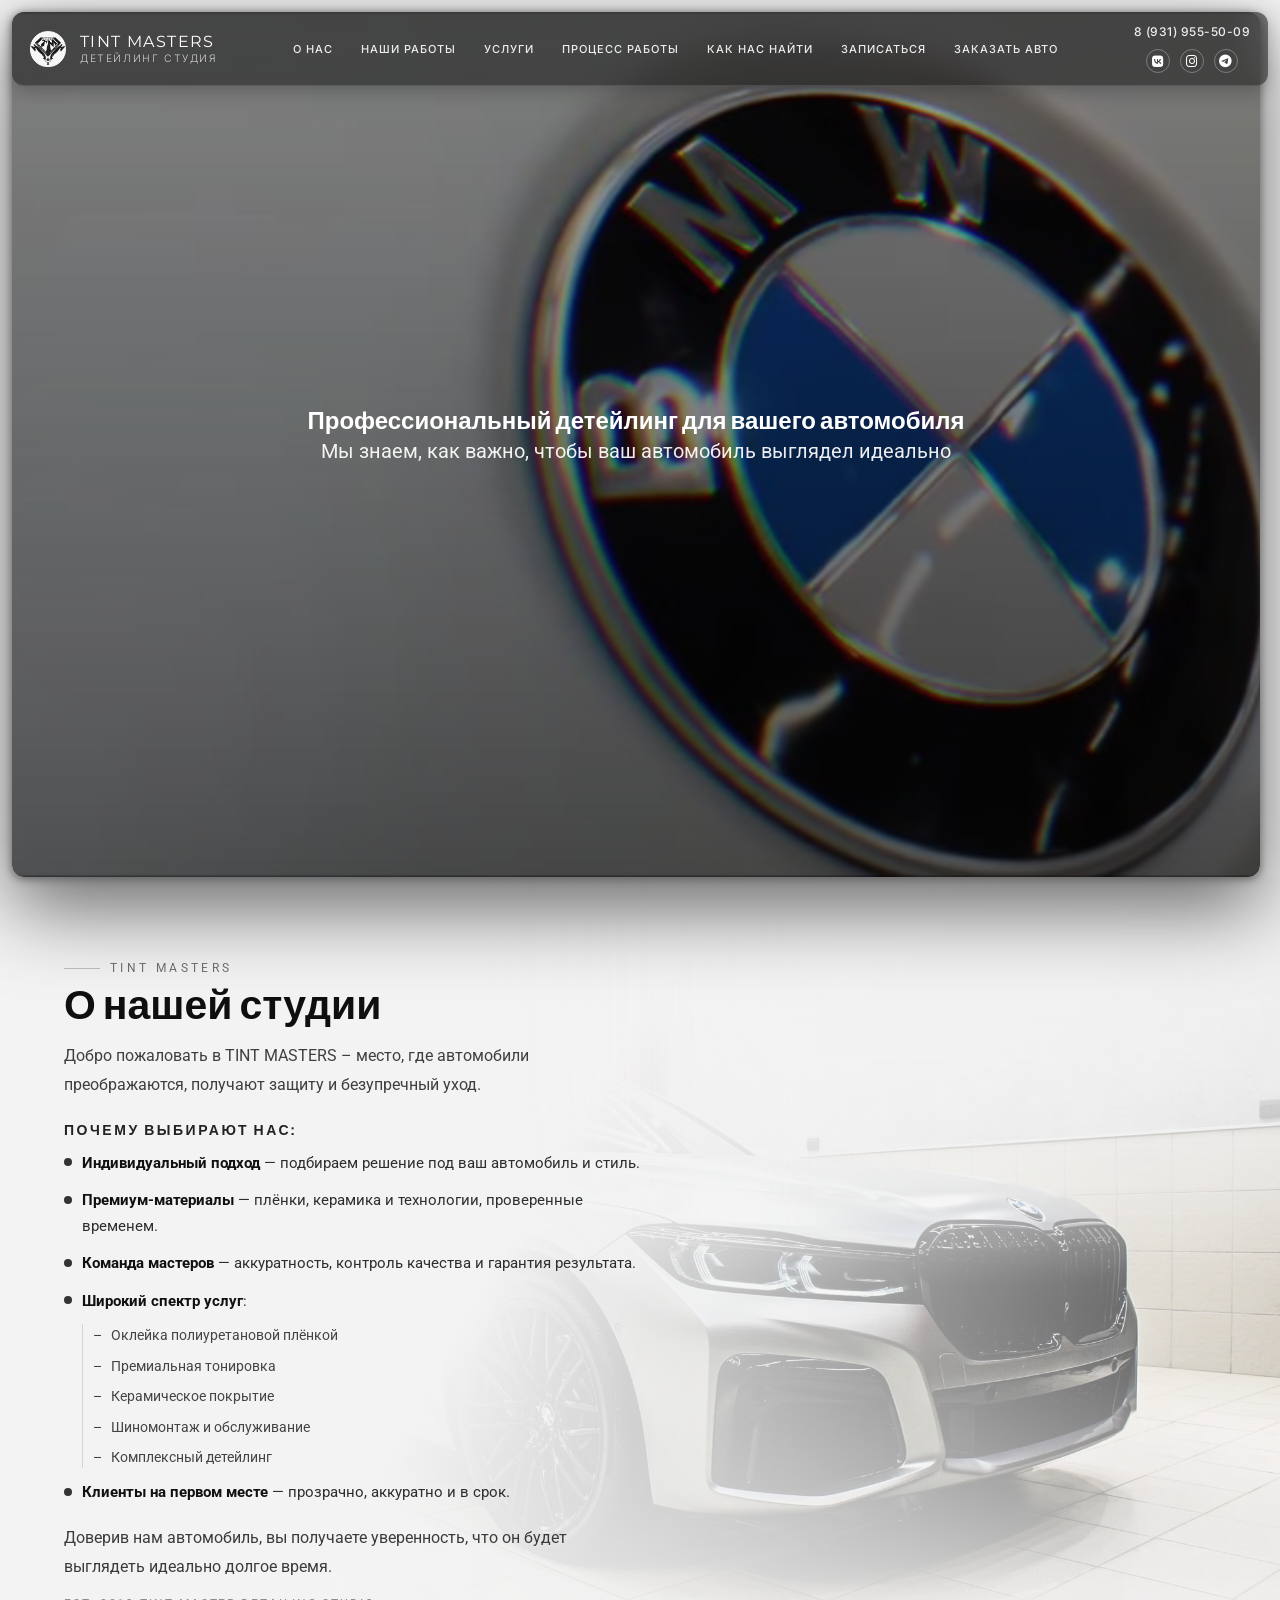
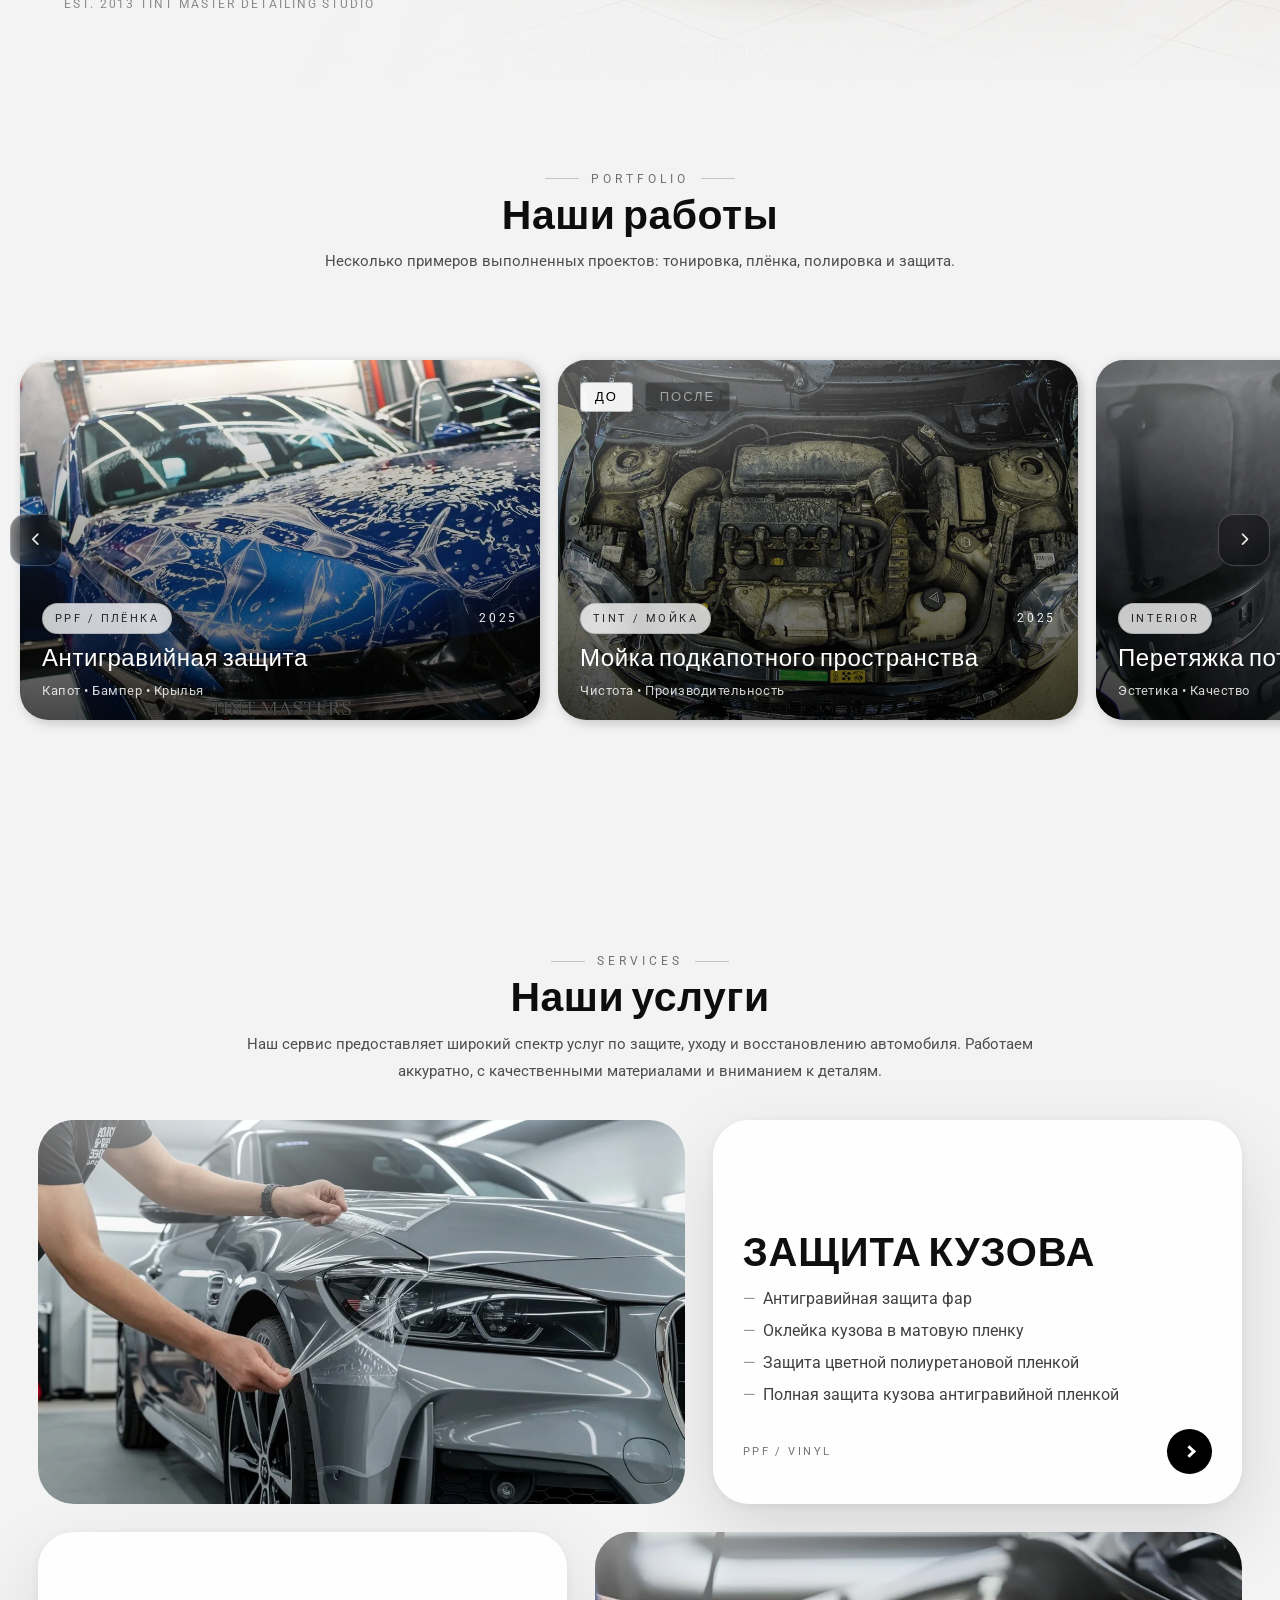
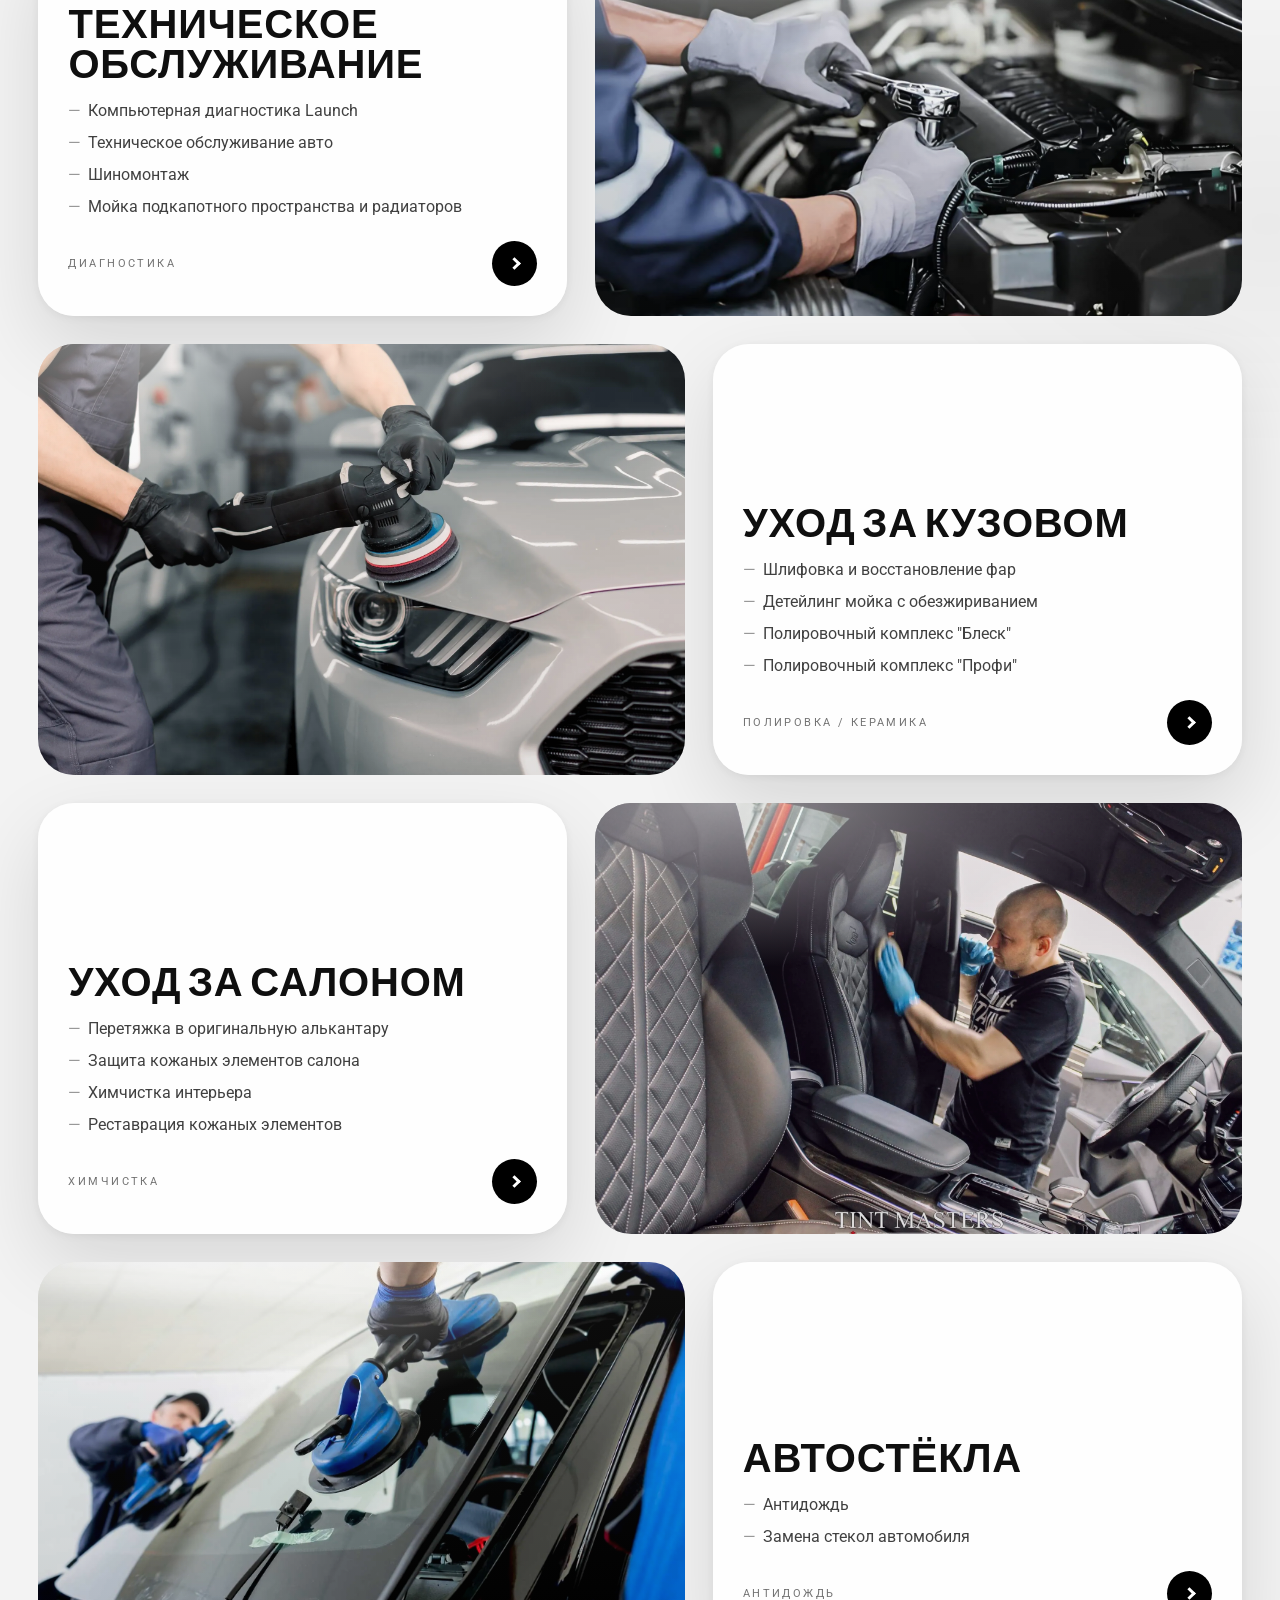
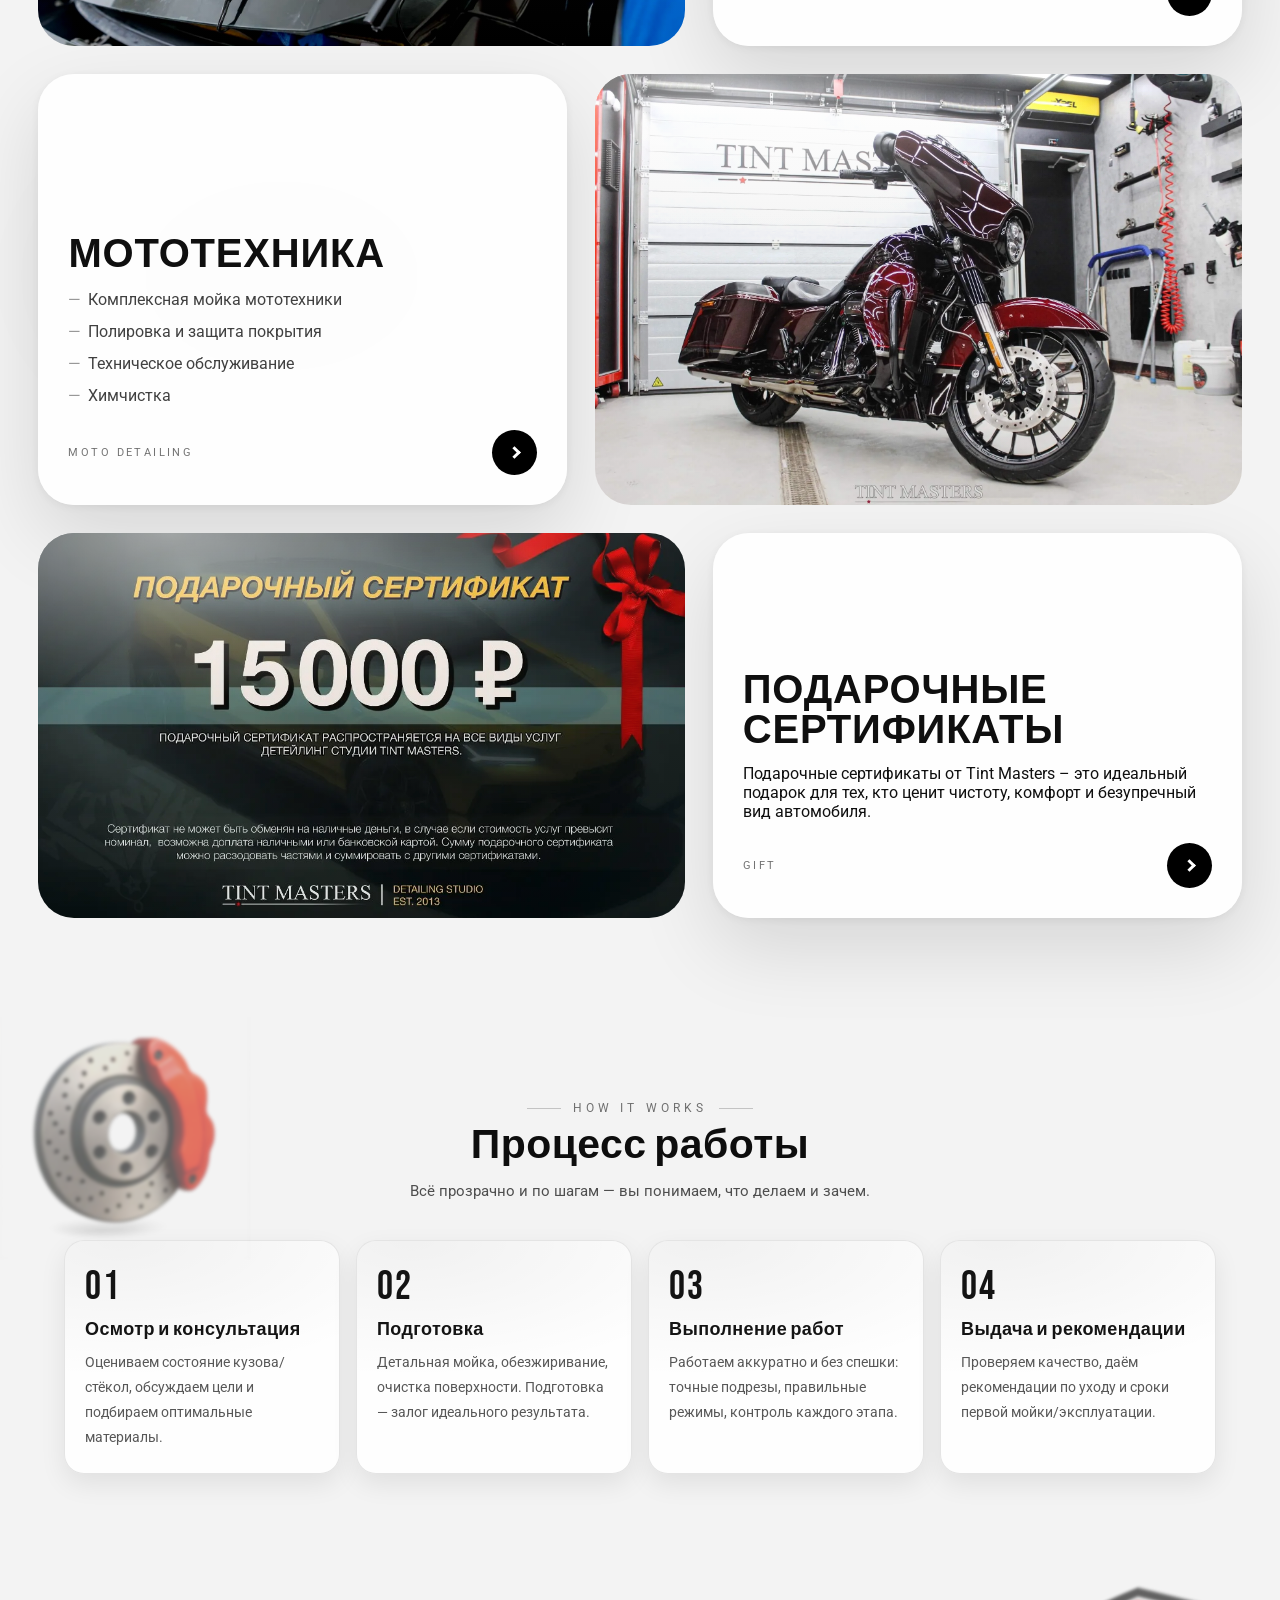
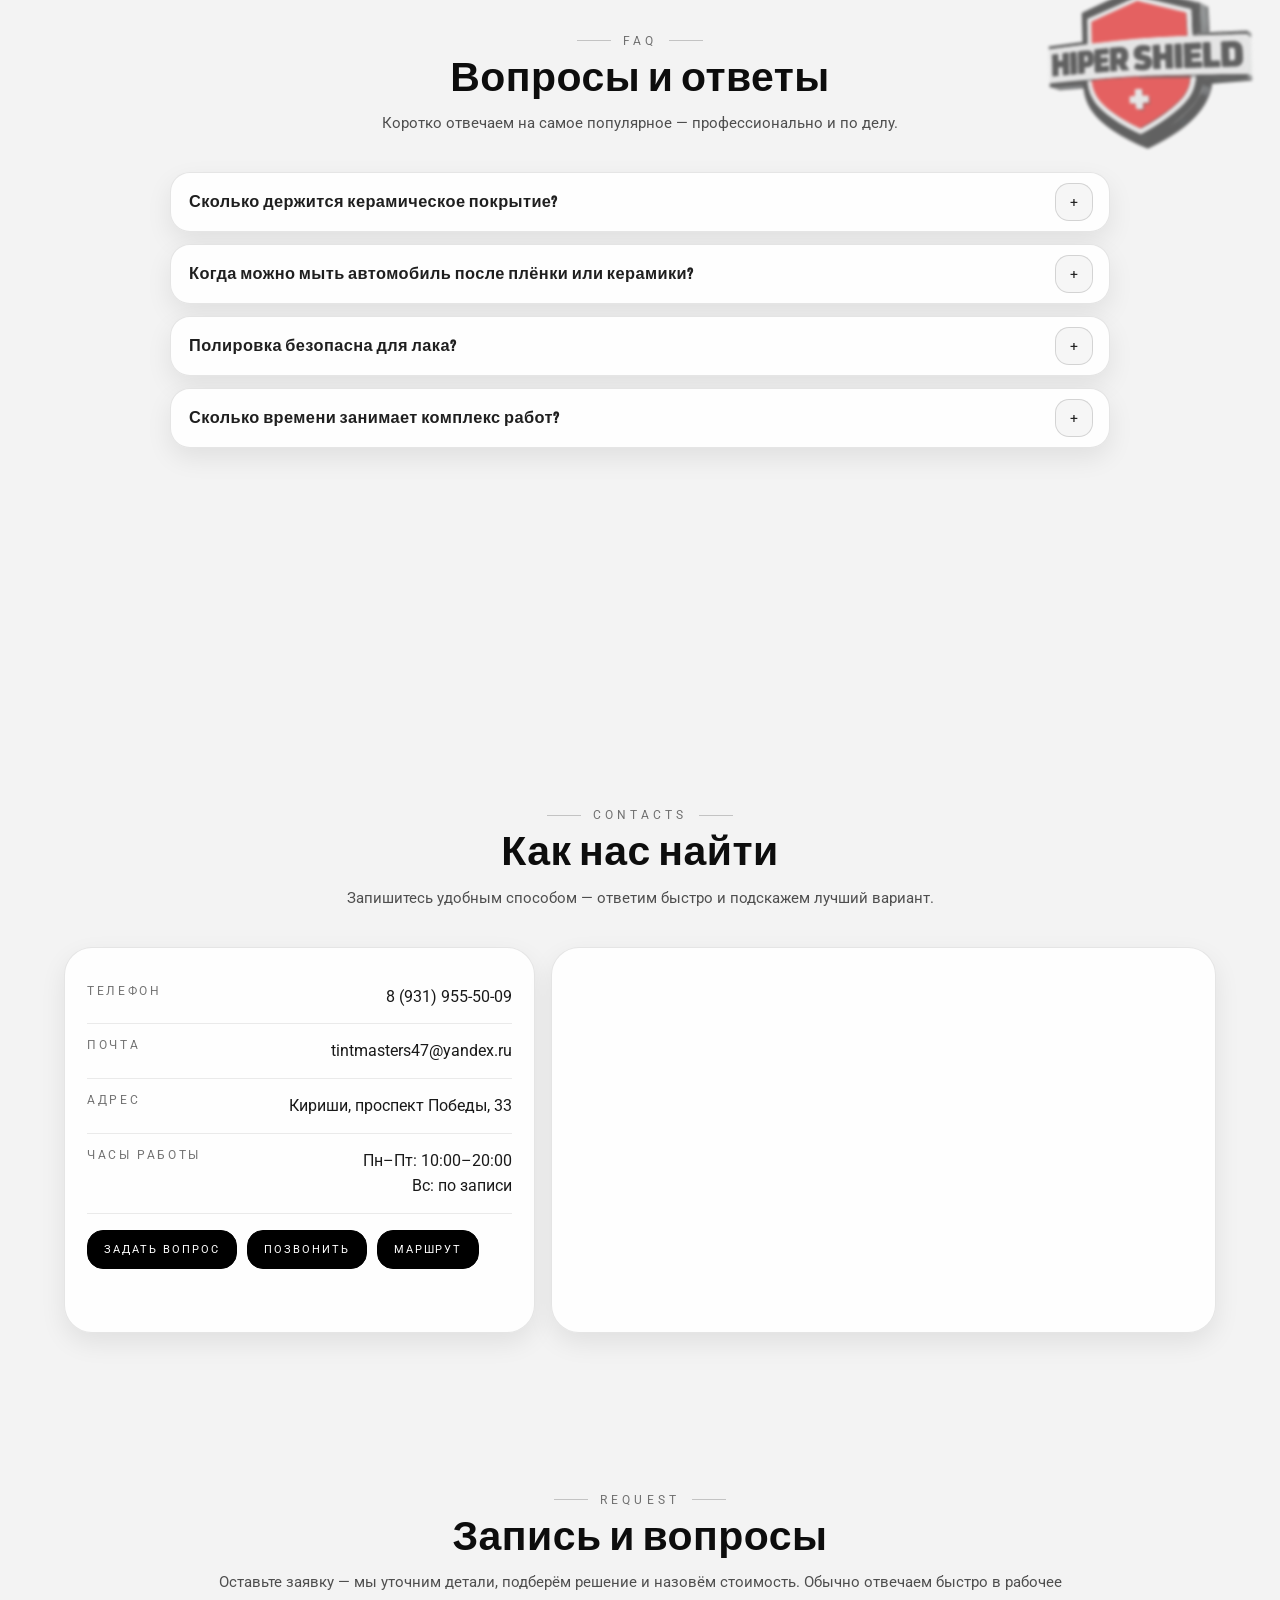
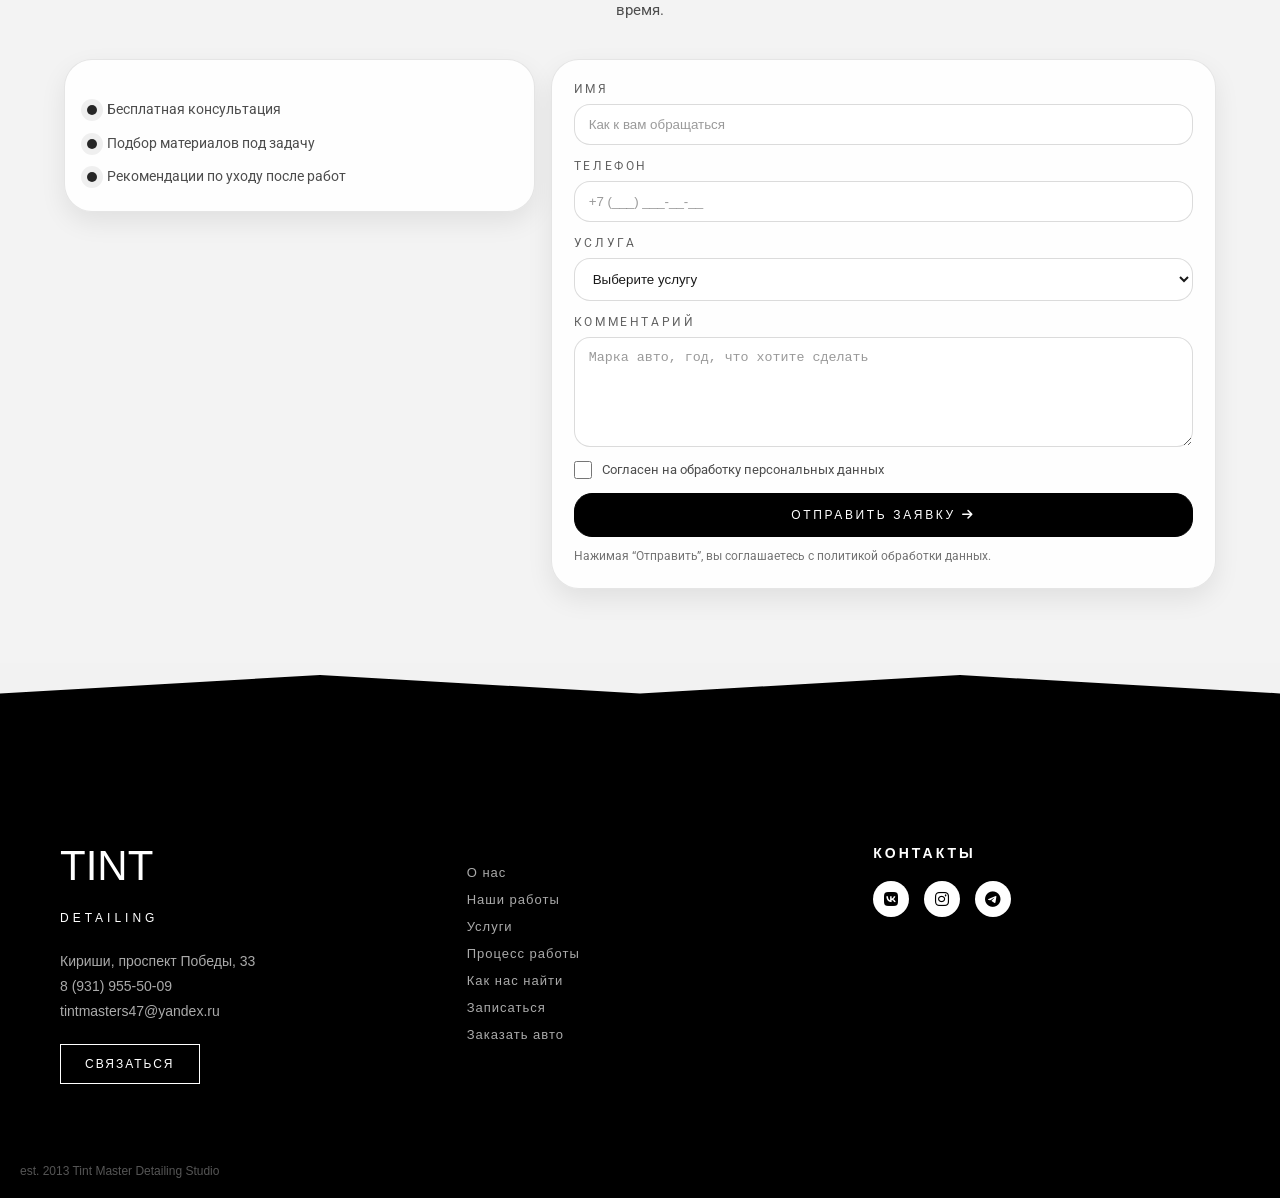
==== commit 0d7d84c7: "test" ====
--- a/index.html
+++ b/index.html
@@ -978,9 +978,9 @@
     <div class="container">
       <div class="cta-grid">
         <div class="cta-left">
-          
-          
-          
+
+
+
 
           <div class="cta-points">
             <div class="cta-point">
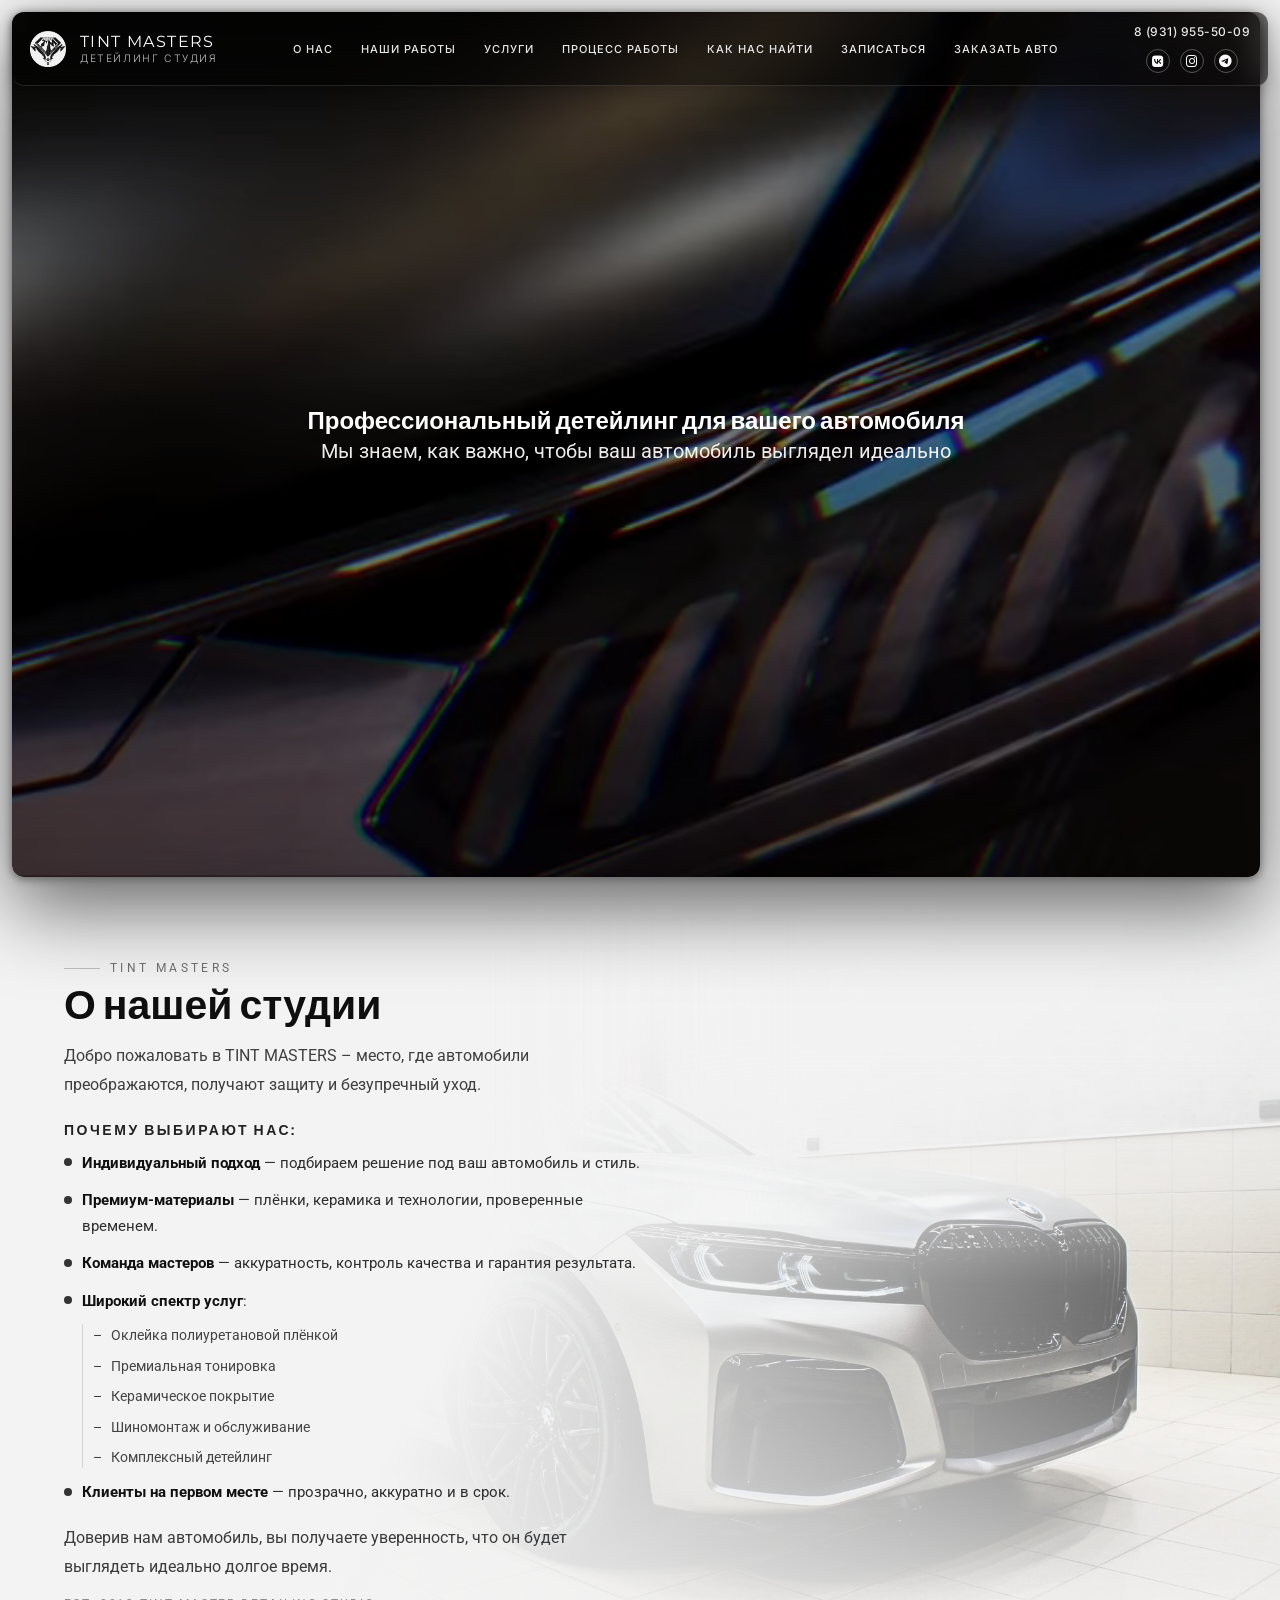
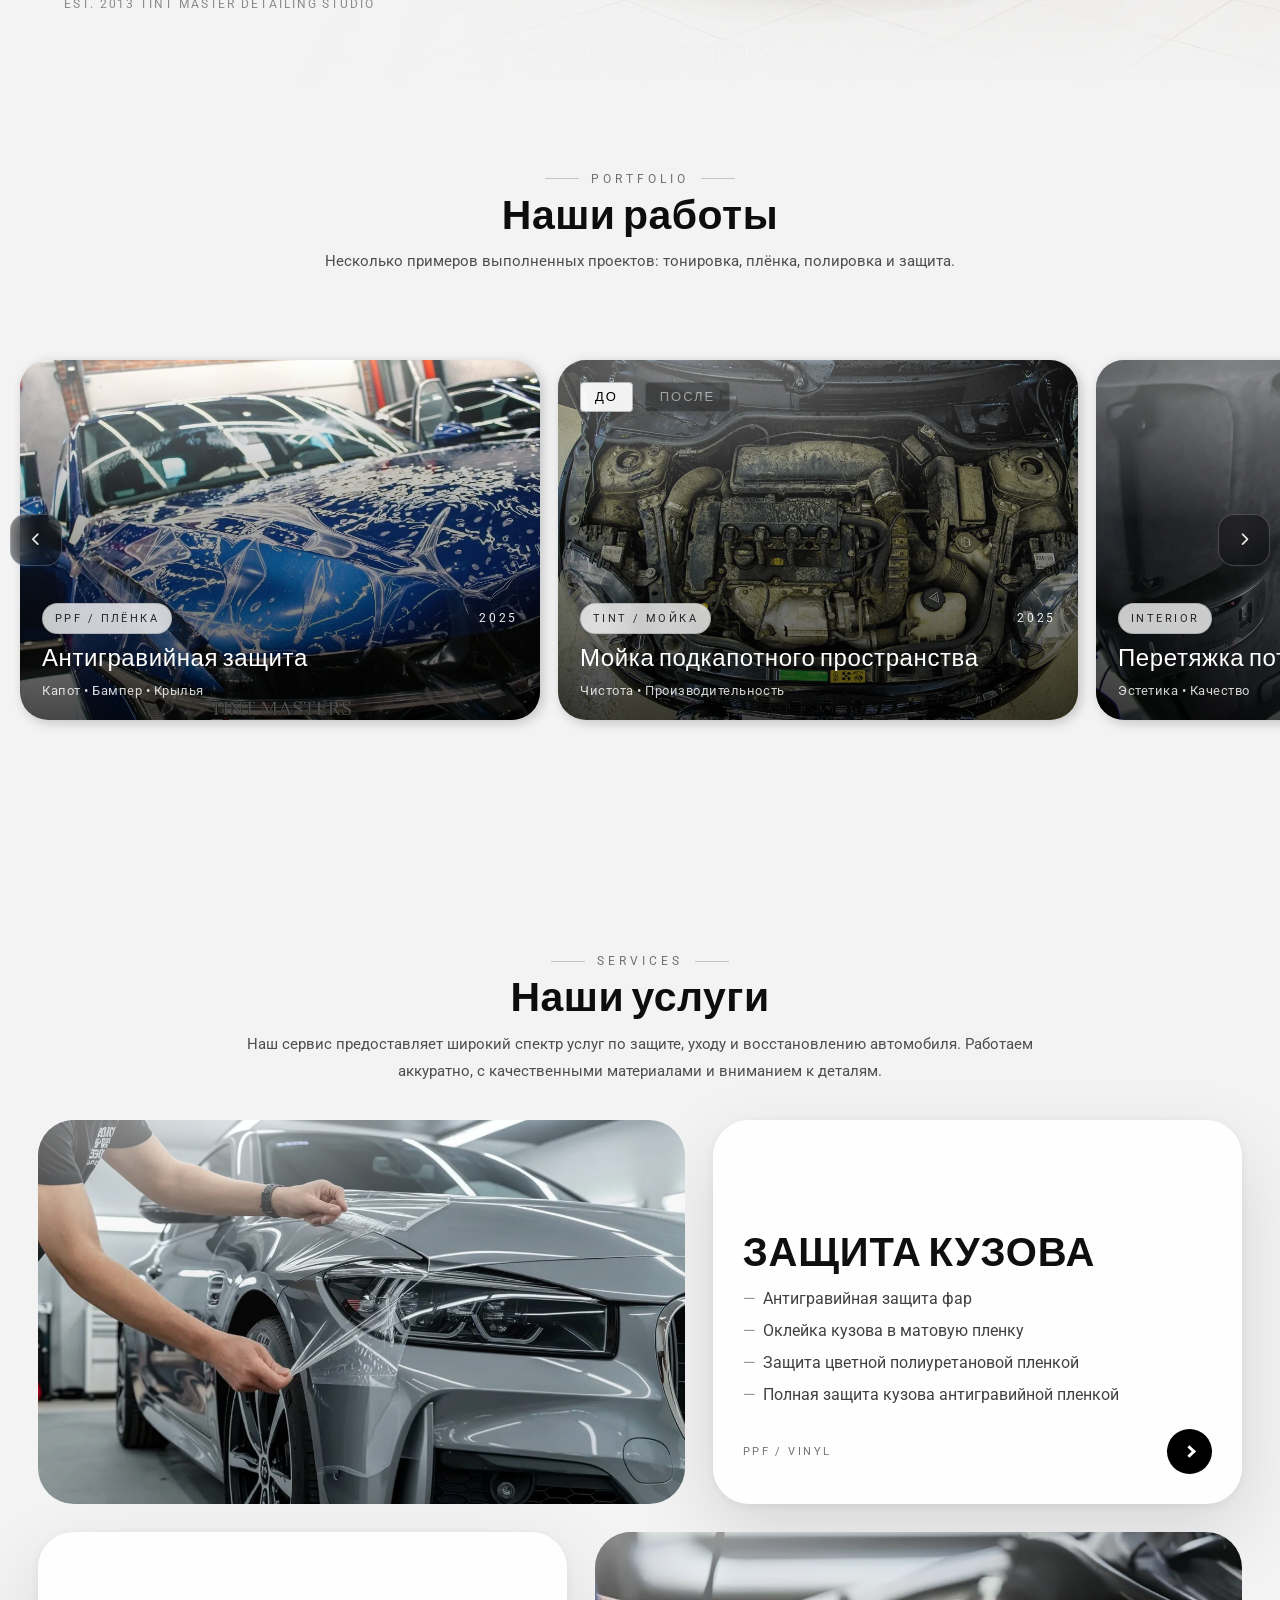
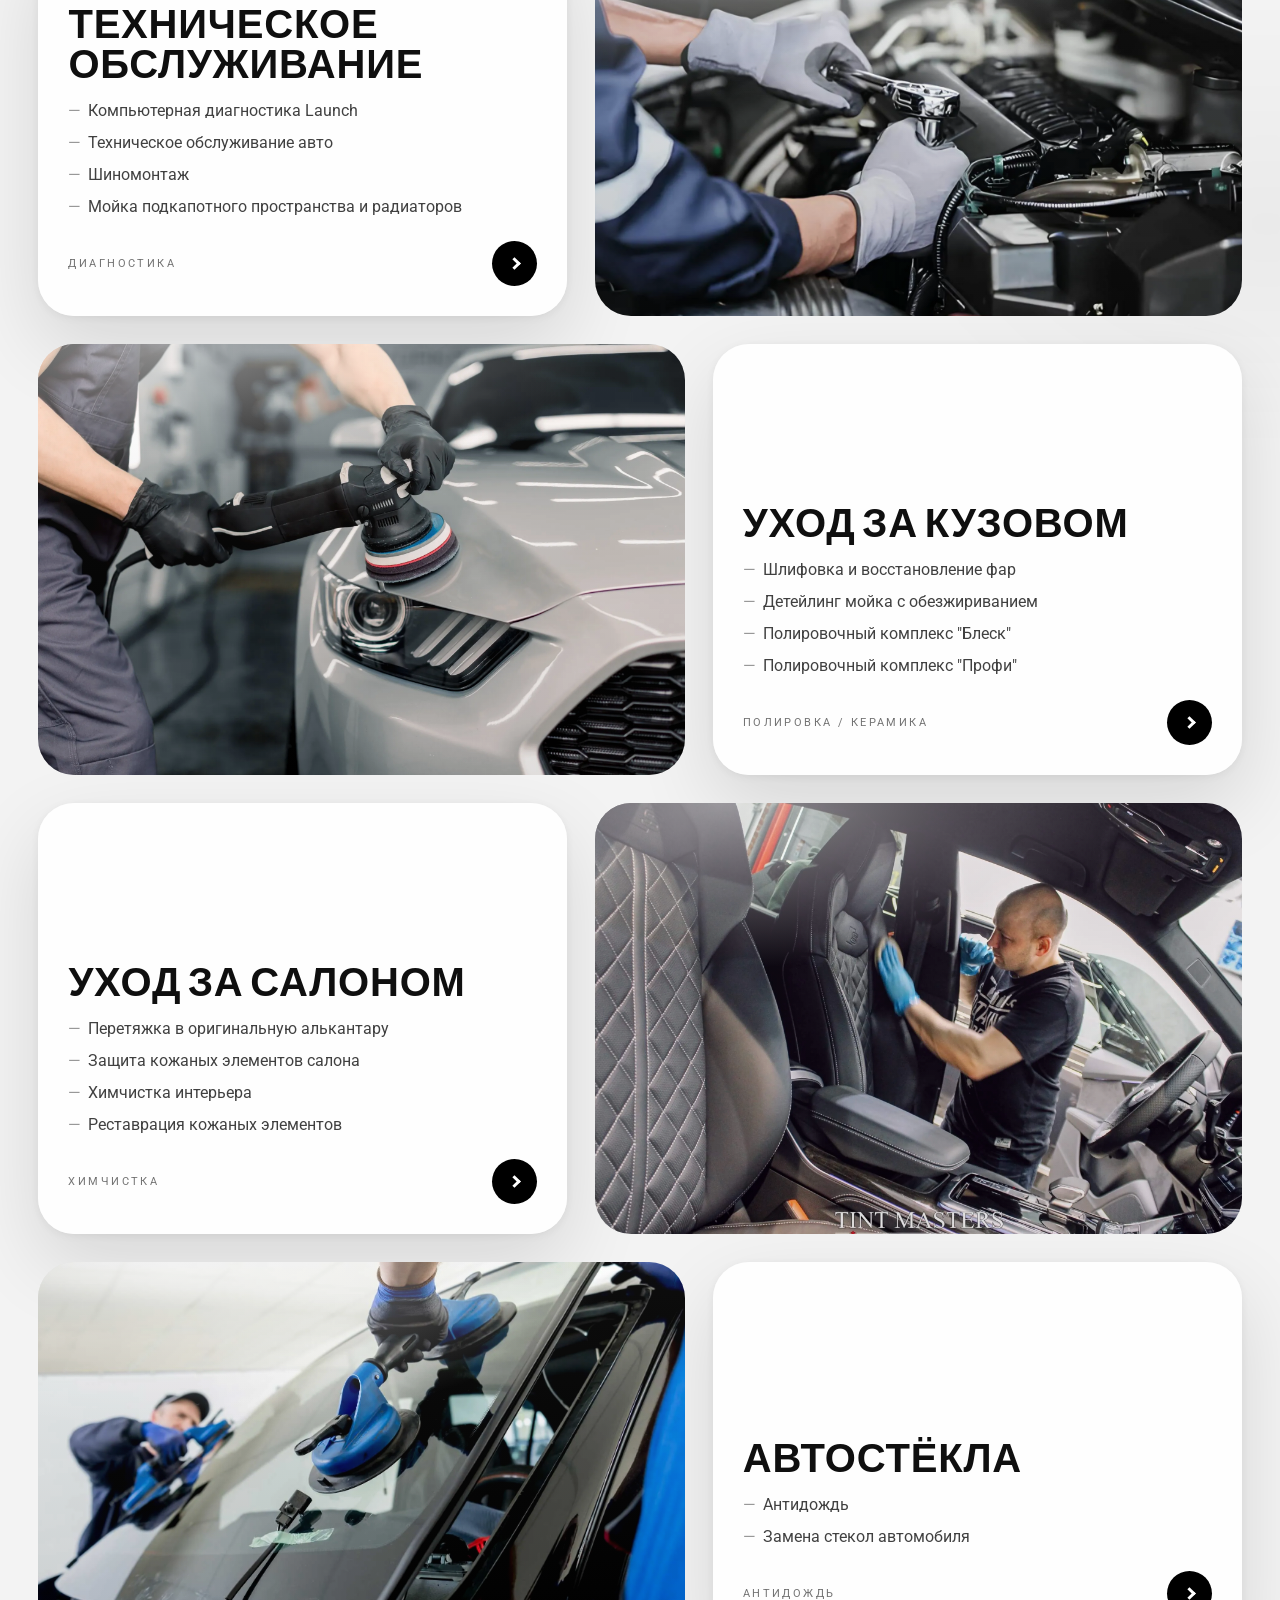
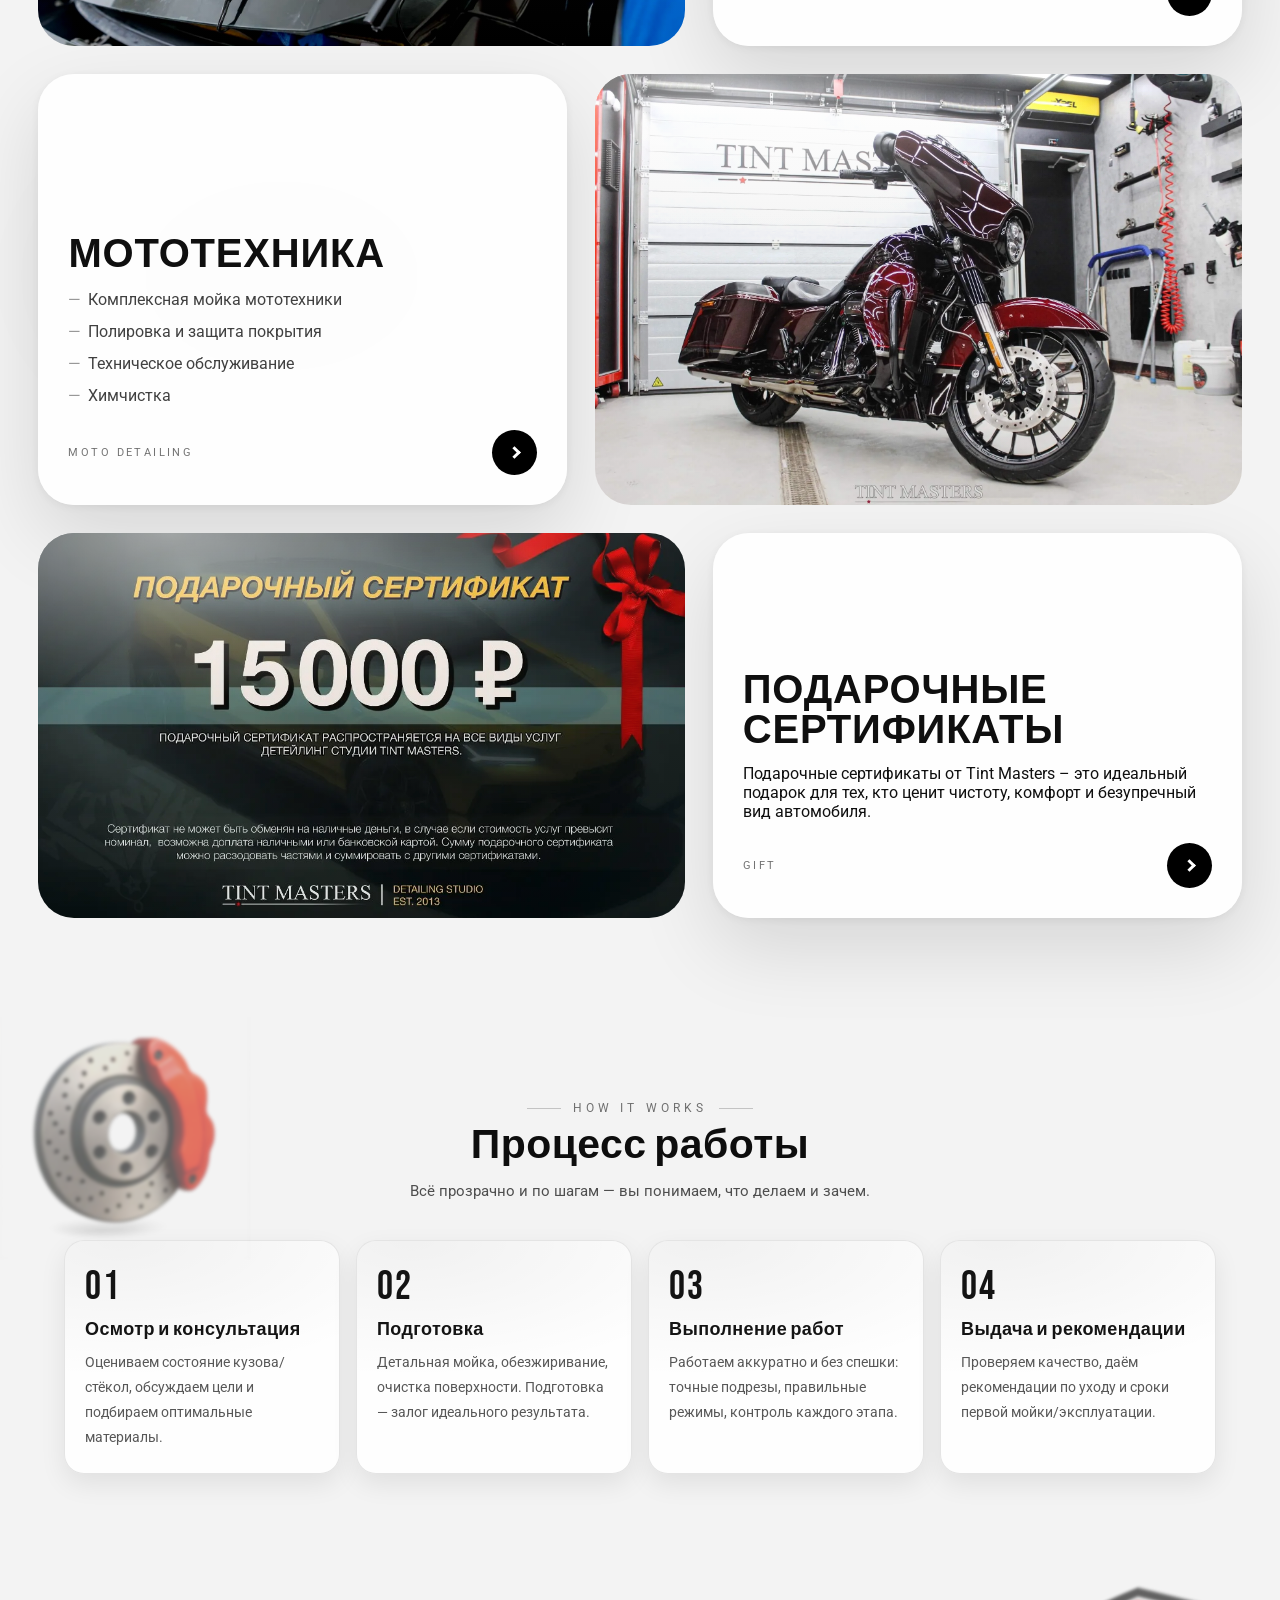
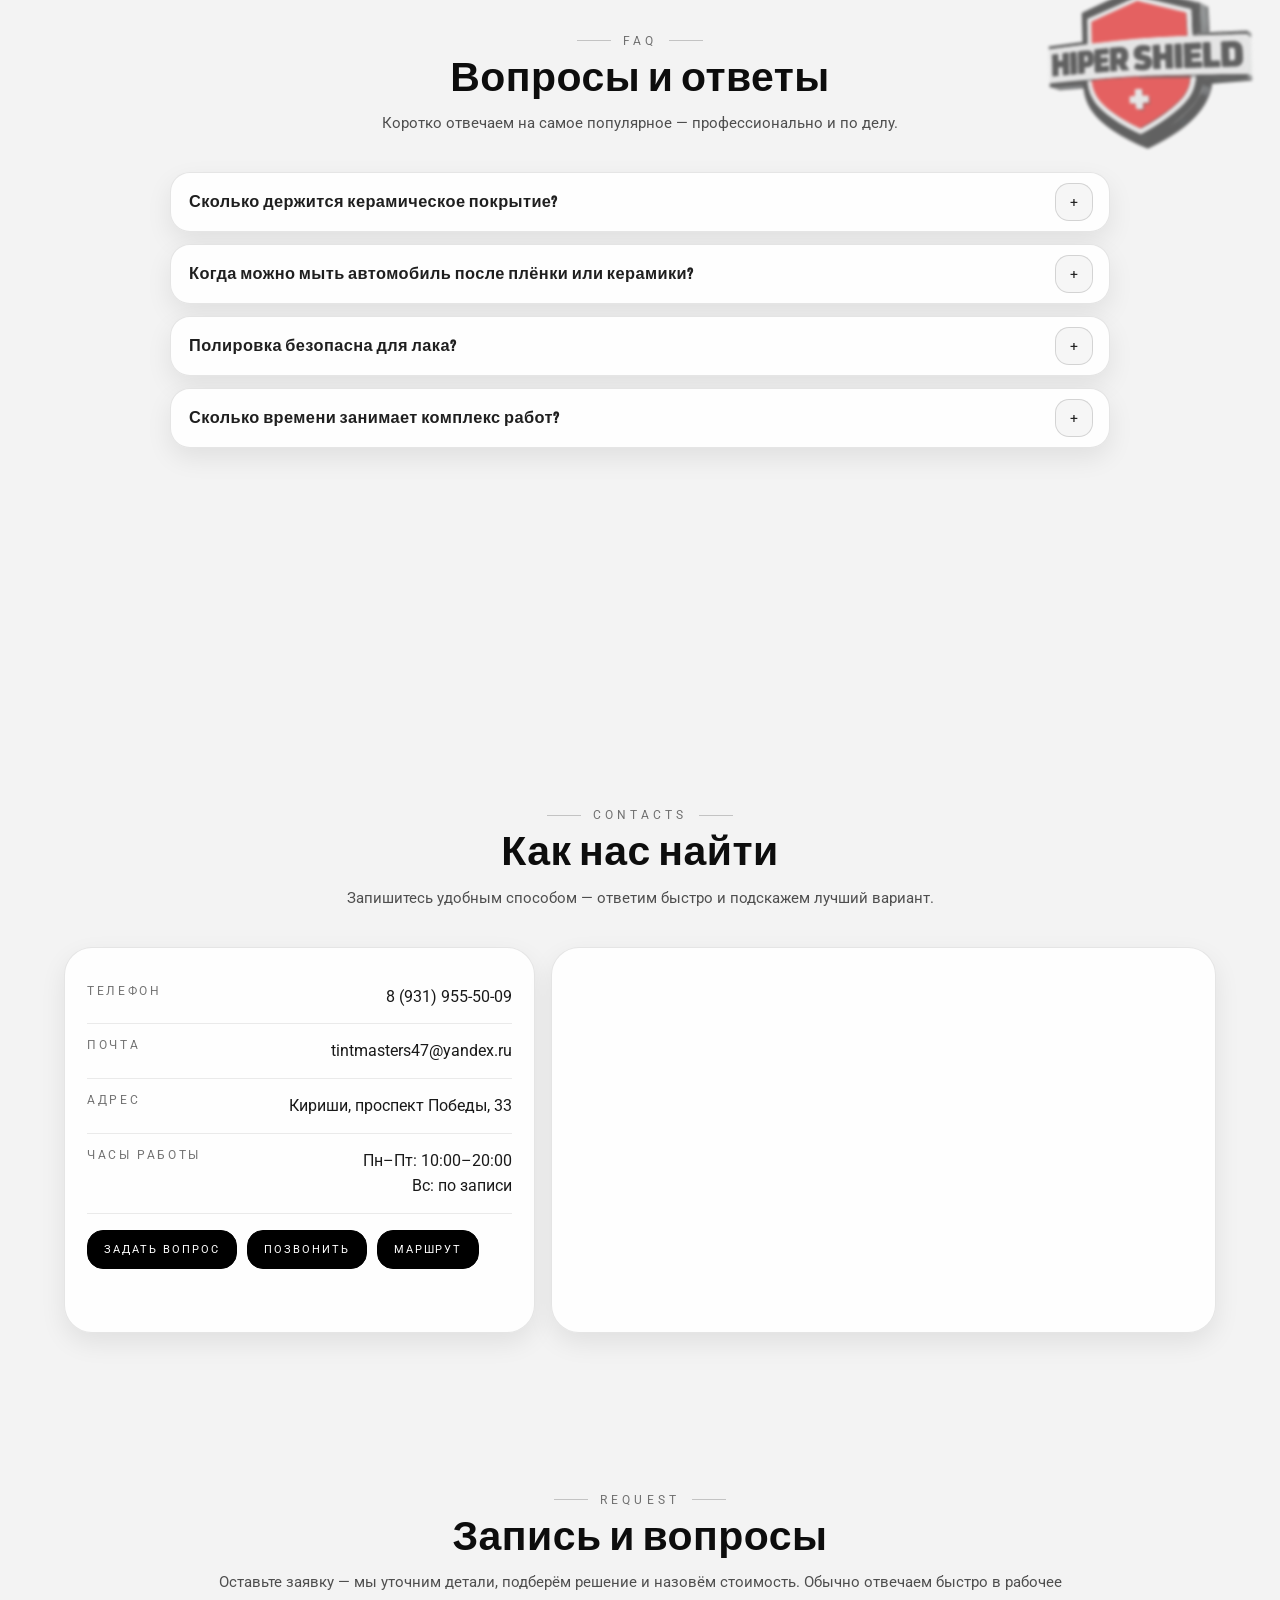
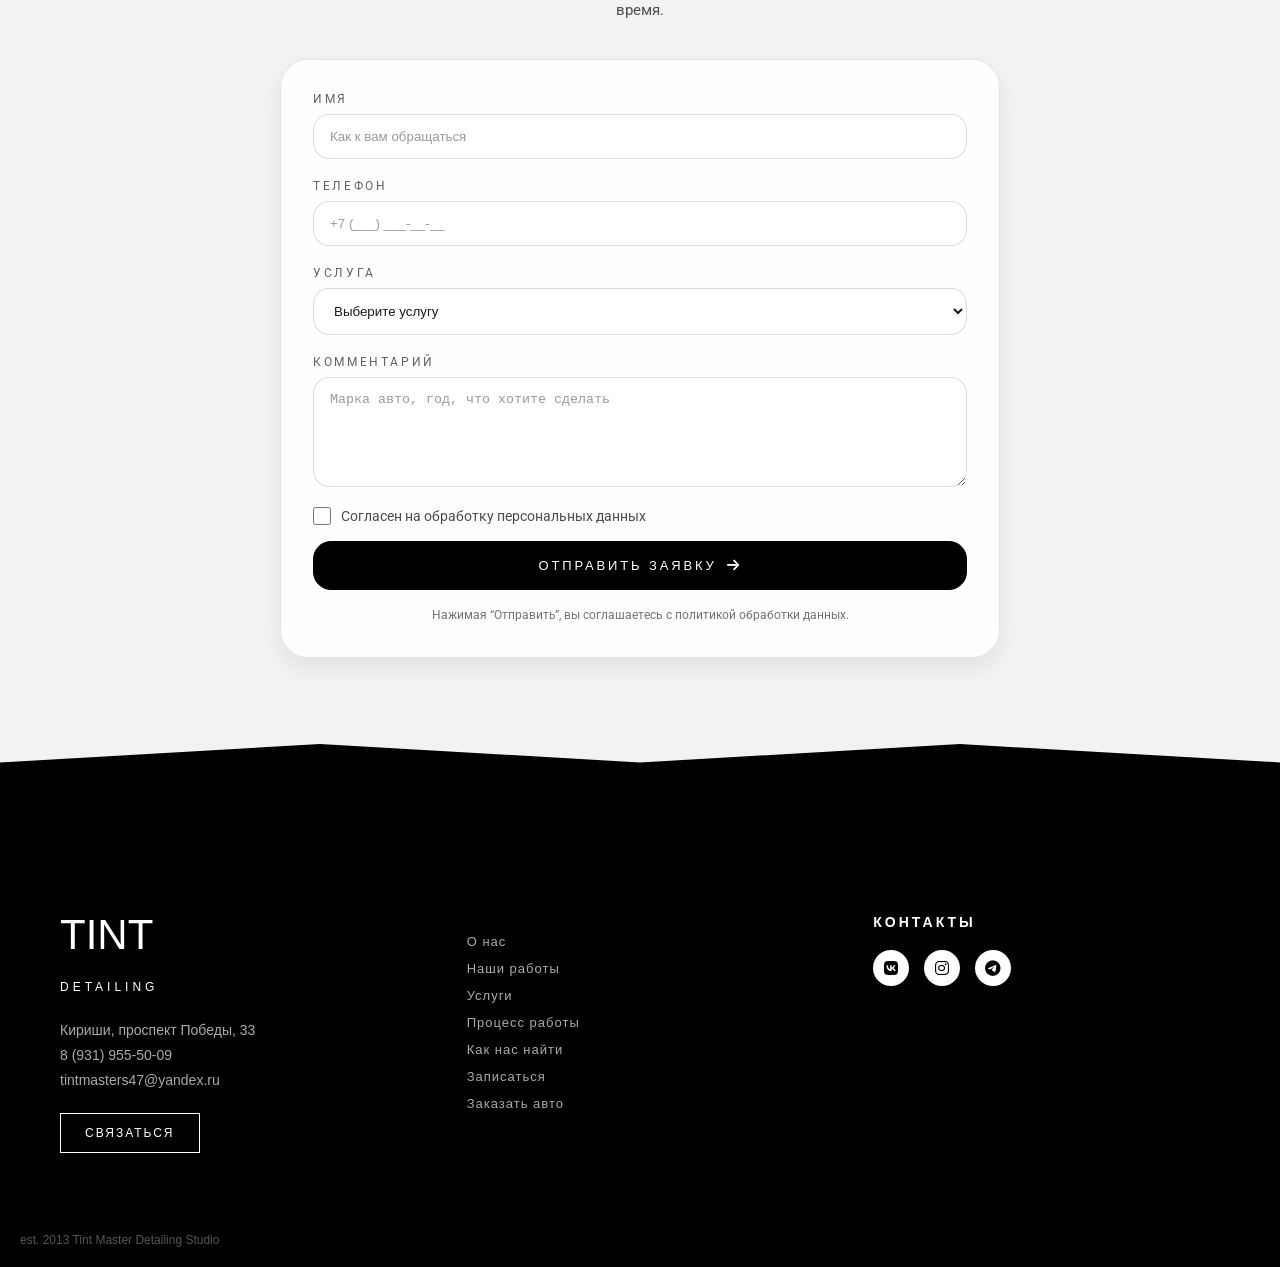
==== commit 8af37fc1: "test" ====
--- a/index.html
+++ b/index.html
@@ -967,34 +967,18 @@
 
 
   <!-- СТИЛЬНАЯ ФОРМА (вопрос/запись) -->
-  <section id="form" class="section section--dark section--cta reveal">
+ <section id="form" class="section section--dark section--cta reveal">
     <div class="sec-head">
       <div class="sec-kicker">REQUEST</div>
       <h2 class="sec-title">Запись и вопросы</h2>
       <p class="sec-sub">
         Оставьте заявку — мы уточним детали, подберём решение и назовём стоимость.
-        Обычно отвечаем быстро в рабочее время.</p>
-    </div>
+        Обычно отвечаем быстро в рабочее время.
+      </p>
+    </div>
+    
     <div class="container">
       <div class="cta-grid">
-        <div class="cta-left">
-
-
-
-
-          <div class="cta-points">
-            <div class="cta-point">
-              <span class="dot"></span> Бесплатная консультация
-            </div>
-            <div class="cta-point">
-              <span class="dot"></span> Подбор материалов под задачу
-            </div>
-            <div class="cta-point">
-              <span class="dot"></span> Рекомендации по уходу после работ
-            </div>
-          </div>
-        </div>
-
         <form class="cta-form" action="#" method="post">
           <div class="field">
             <label>Имя</label>
--- a/static/style.css
+++ b/static/style.css
@@ -2113,56 +2113,27 @@
 }
 
 .cta-grid {
-  display: grid;
-  grid-template-columns: repeat(12, 1fr);
-  gap: 16px;
-  align-items: start;
-}
-
-.cta-left,
+  display: flex;
+  justify-content: center;
+  align-items: center;
+  max-width: 720px;
+  margin: 0 auto;
+}
+
 .cta-form {
   border-radius: var(--r2);
   border: 1px solid rgba(0, 0, 0, 0.10);
   background: rgba(255, 255, 255, 0.92);
   box-shadow: var(--shadow3);
-  padding: 22px;
-}
-
-.cta-left {
-  grid-column: span 5;
-}
-
-.cta-form {
-  grid-column: span 7;
-}
-
-.cta-points {
-  margin-top: 16px;
-  display: grid;
-  gap: 10px;
-}
-
-.cta-point {
-  display: flex;
-  align-items: center;
-  gap: 10px;
-  color: rgba(0, 0, 0, 0.70);
-  line-height: 1.7;
-  font-size: 14px;
-}
-
-.cta-point .dot {
-  width: 10px;
-  height: 10px;
-  border-radius: 999px;
-  background: rgba(0, 0, 0, 0.85);
-  box-shadow: 0 0 0 6px rgba(0, 0, 0, 0.06);
-}
-
+  padding: 32px;
+  width: 100%;
+}
+
+/* Добавим немного отступов для полей */
 .field {
   display: grid;
   gap: 8px;
-  margin-bottom: 14px;
+  margin-bottom: 20px;
 }
 
 .field label {
@@ -2180,7 +2151,7 @@
   border: 1px solid rgba(0, 0, 0, 0.14);
   background: rgba(255, 255, 255, 0.92);
   color: rgba(0, 0, 0, 0.90);
-  padding: 12px 14px;
+  padding: 14px 16px;
   outline: none;
   transition: border-color .25s ease, box-shadow .25s ease, transform .25s ease, background .25s ease;
 }
@@ -2204,62 +2175,77 @@
   color: rgba(0, 0, 0, 0.40);
 }
 
+/* Чекбокс */
 .agree {
   display: flex;
   align-items: center;
   gap: 10px;
-  margin: 10px 0 14px;
+  margin: 20px 0 16px;
   color: rgba(0, 0, 0, 0.70);
-  font-size: 13px;
+  font-size: 14px;
 }
 
 .agree input {
   width: 18px;
   height: 18px;
   accent-color: #111;
-}
-
+  margin: 0;
+}
+
+/* Кнопка отправки */
 .submit {
   width: 100%;
-
   background: #000;
   color: #fff;
-
   border: 1px solid #000;
-
-  padding: 14px 16px;
+  padding: 16px 20px;
   border-radius: 18px;
-
-  font-size: 12px;
+  font-size: 13px;
   letter-spacing: .22em;
   text-transform: uppercase;
-
   cursor: pointer;
-
-  transition:
-    transform .25s ease,
-    background .25s ease,
-    color .25s ease,
-    border-color .25s ease,
-    box-shadow .25s ease;
+  display: flex;
+  align-items: center;
+  justify-content: center;
+  gap: 10px;
+  transition: transform .25s ease, background .25s ease, color .25s ease, border-color .25s ease, box-shadow .25s ease;
+}
+
+.submit i {
+  font-size: 14px;
+  transition: transform .25s ease;
 }
 
 .submit:hover {
   transform: translateY(-2px);
-
   background: #fff;
   color: #000;
-
   border-color: #000;
   box-shadow: 0 18px 40px rgba(0, 0, 0, 0.12);
 }
 
-
+.submit:hover i {
+  transform: translateX(4px);
+}
+
+/* Маленький текст */
 .small {
-  margin-top: 10px;
+  margin-top: 16px;
   color: rgba(0, 0, 0, 0.55);
   font-size: 12px;
   line-height: 1.6;
+  text-align: center;
+}
+
+/* Адаптивность */
+@media (max-width: 768px) {
+  .cta-form {
+    padding: 24px;
+  }
+  
+  .cta-grid {
+    padding: 0 16px;
+  }
 }
 
 /* =========================================================
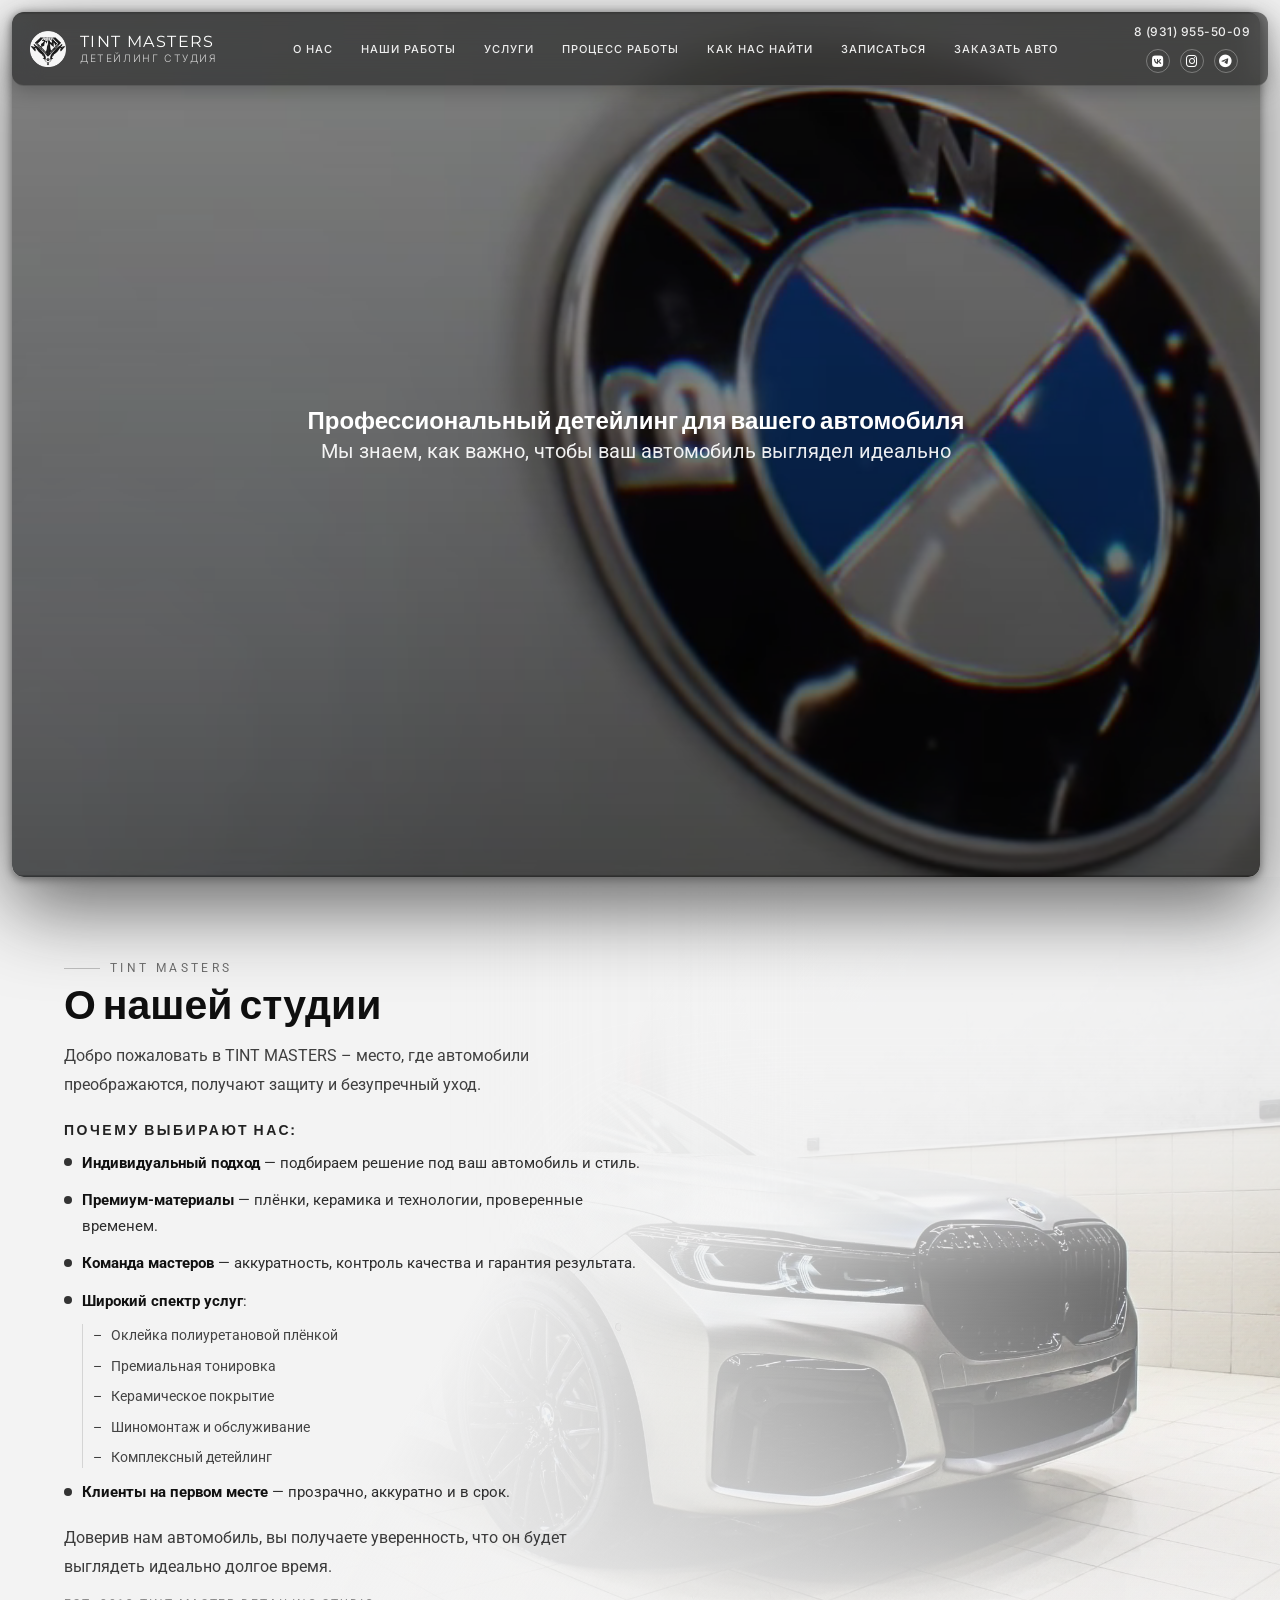
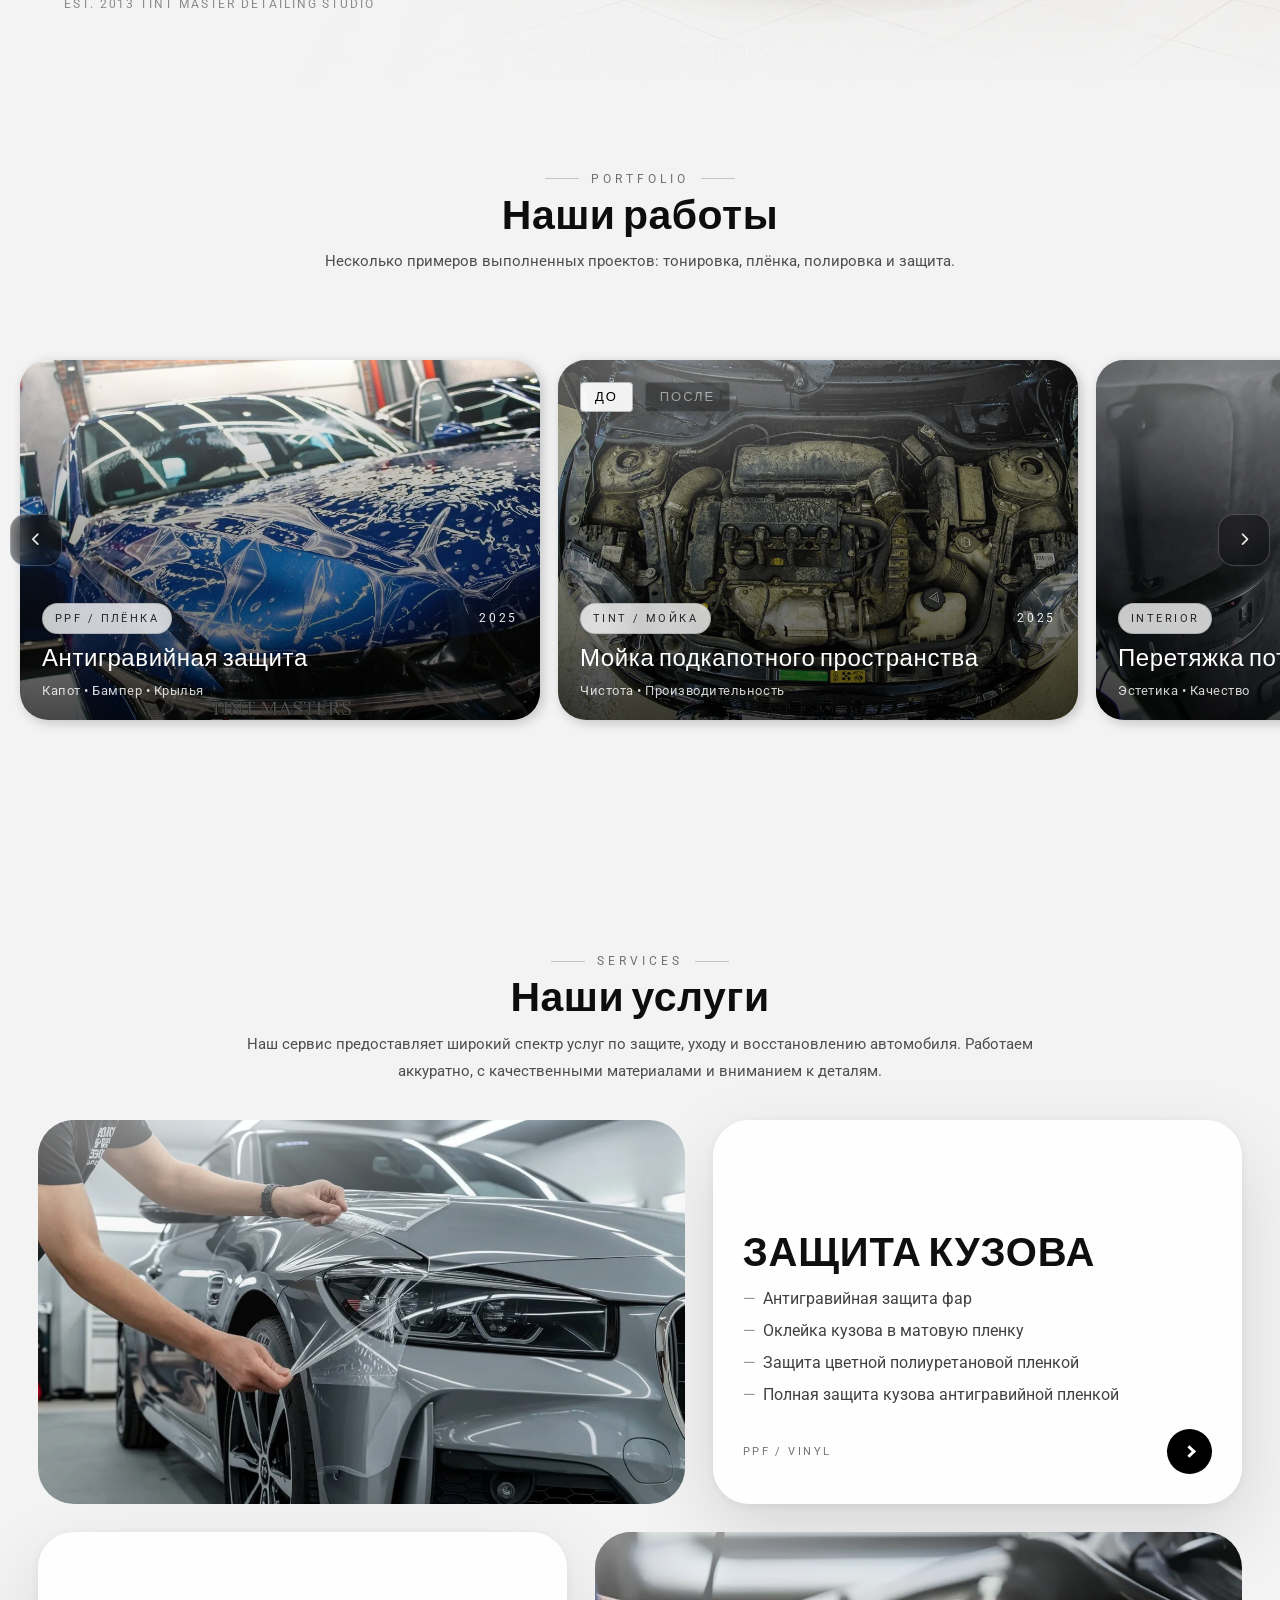
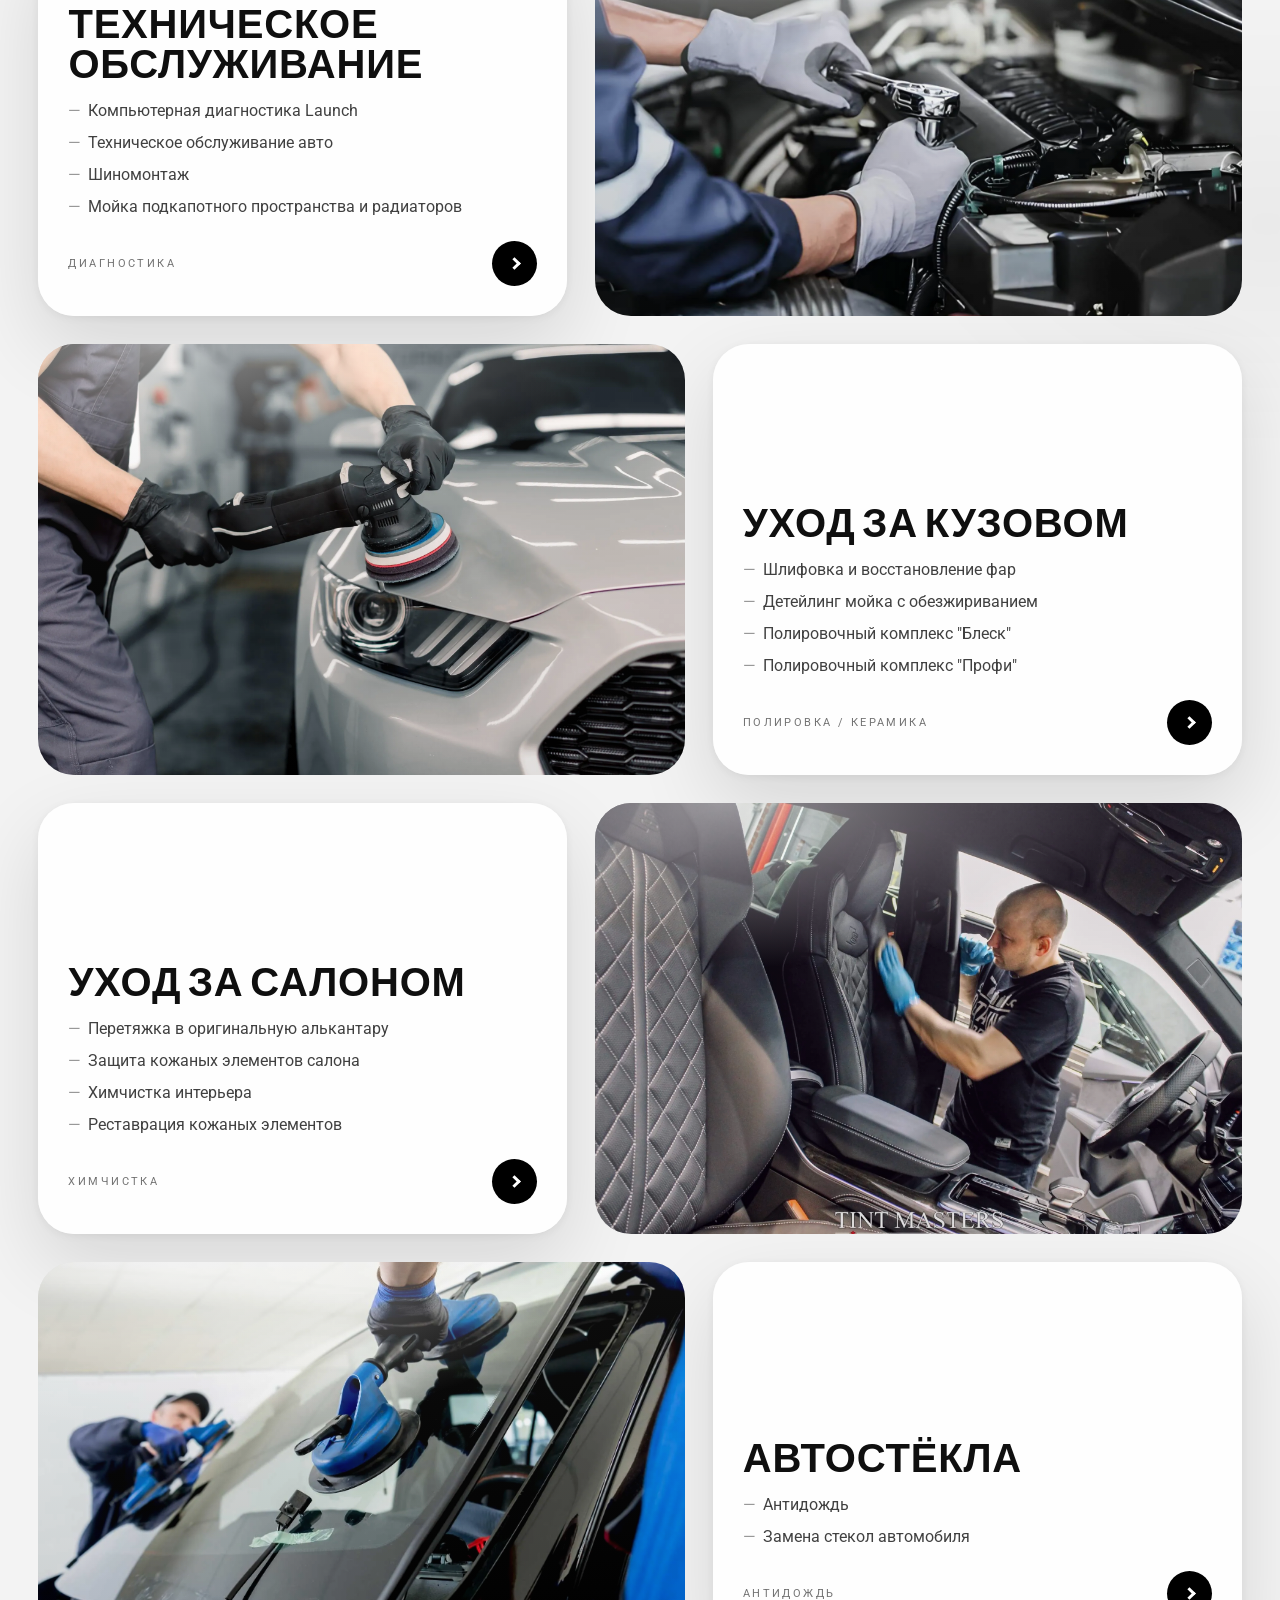
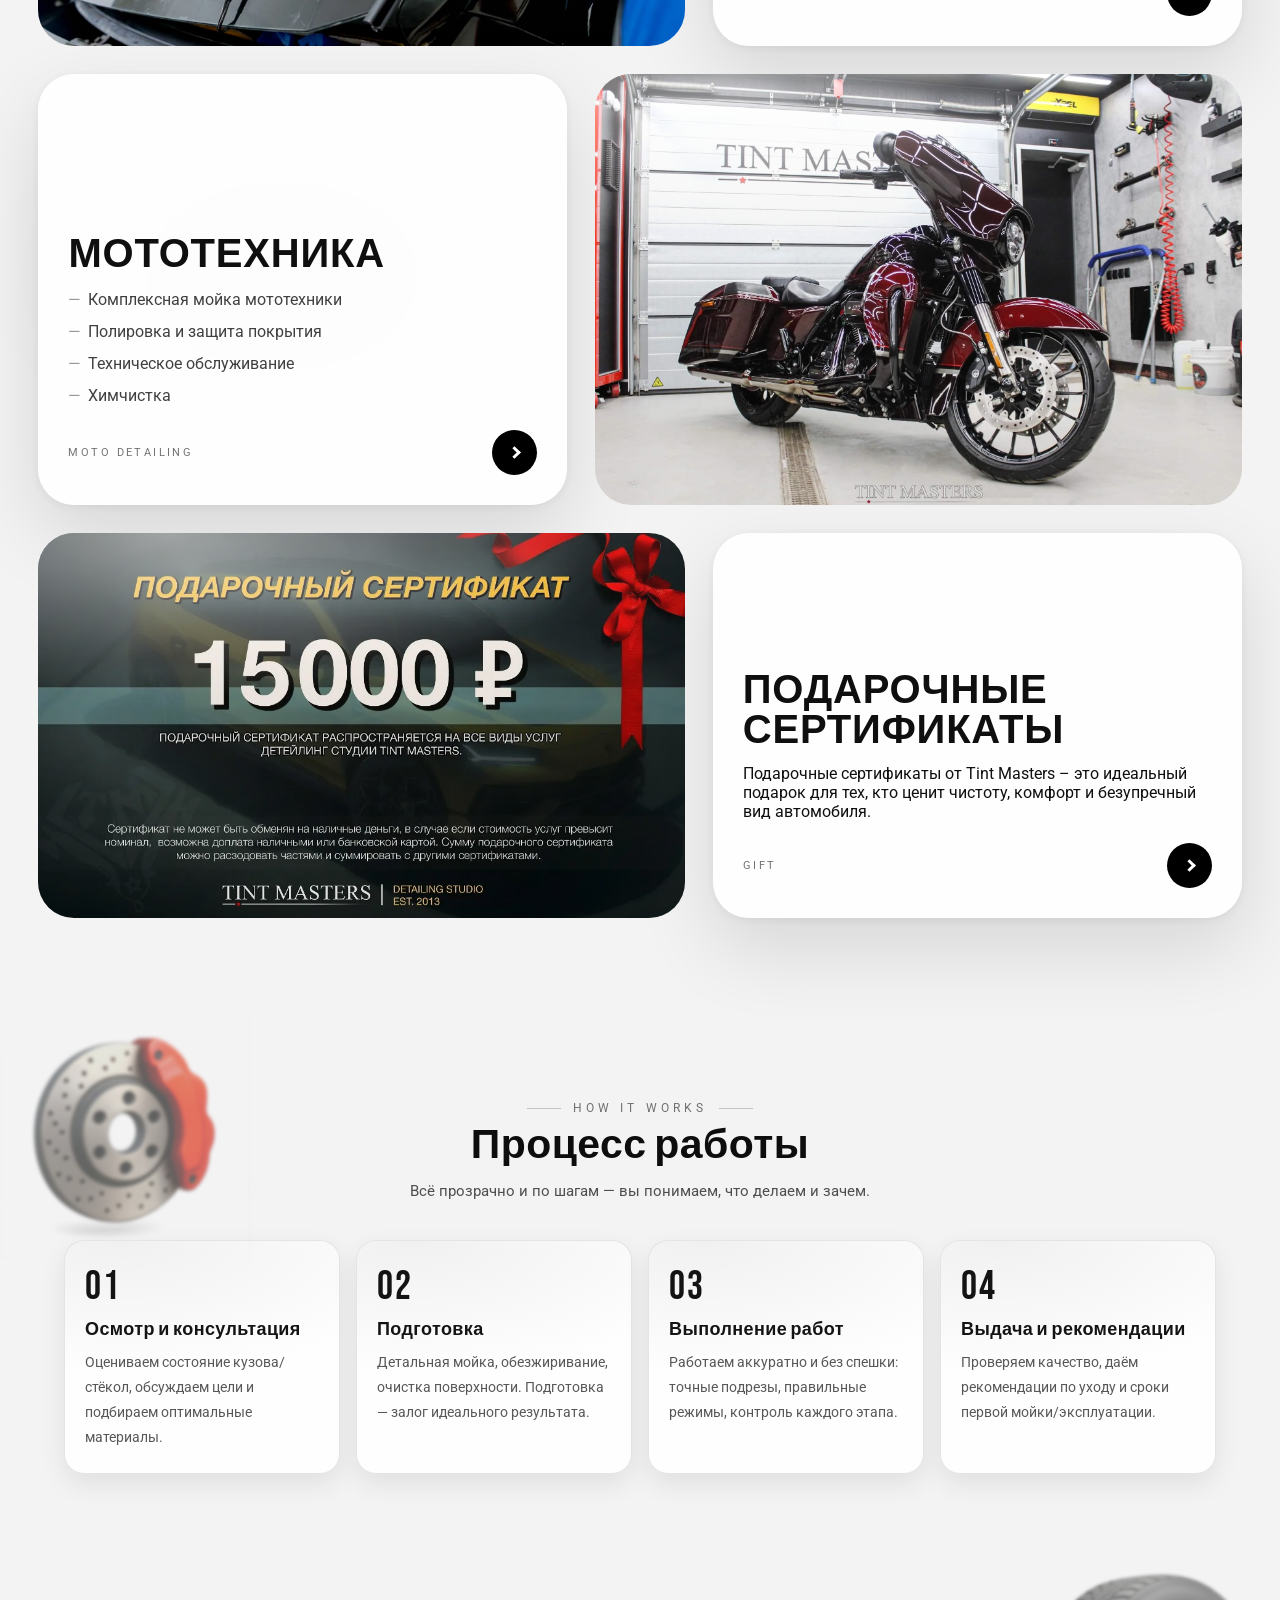
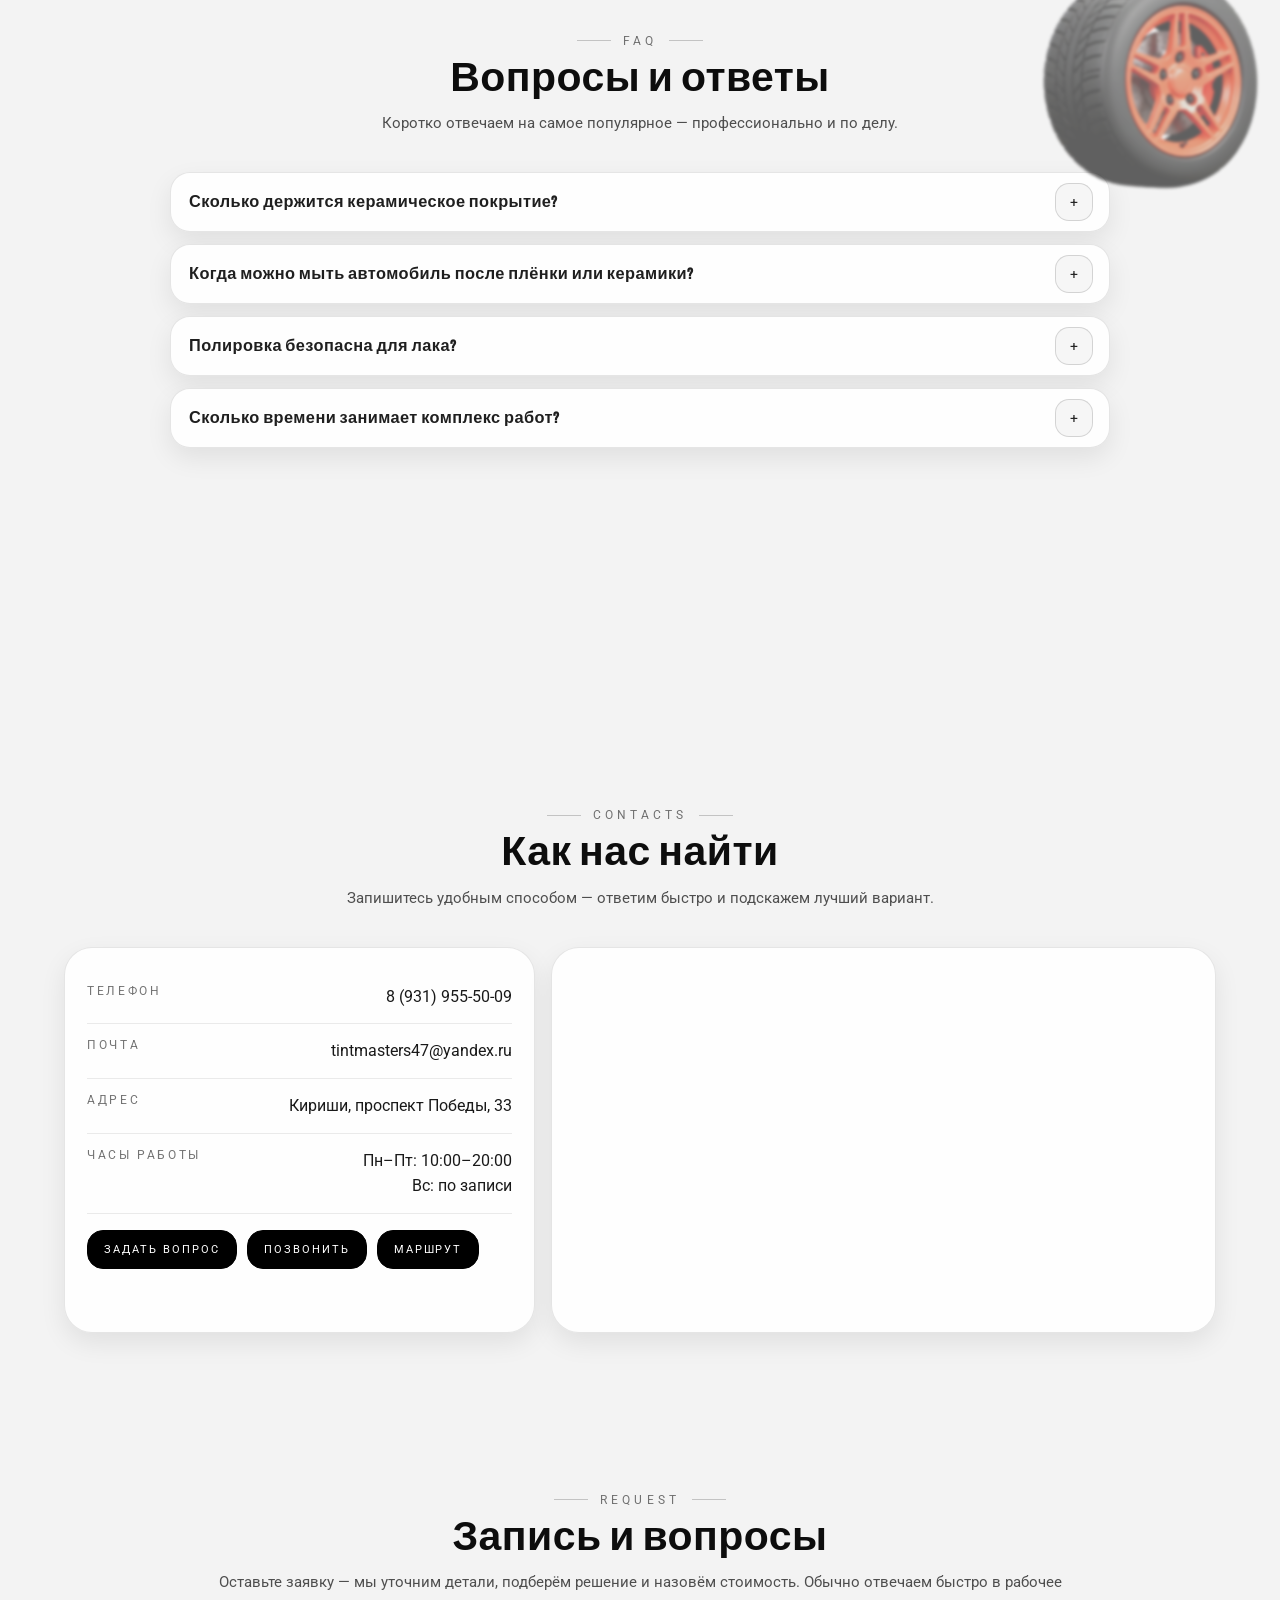
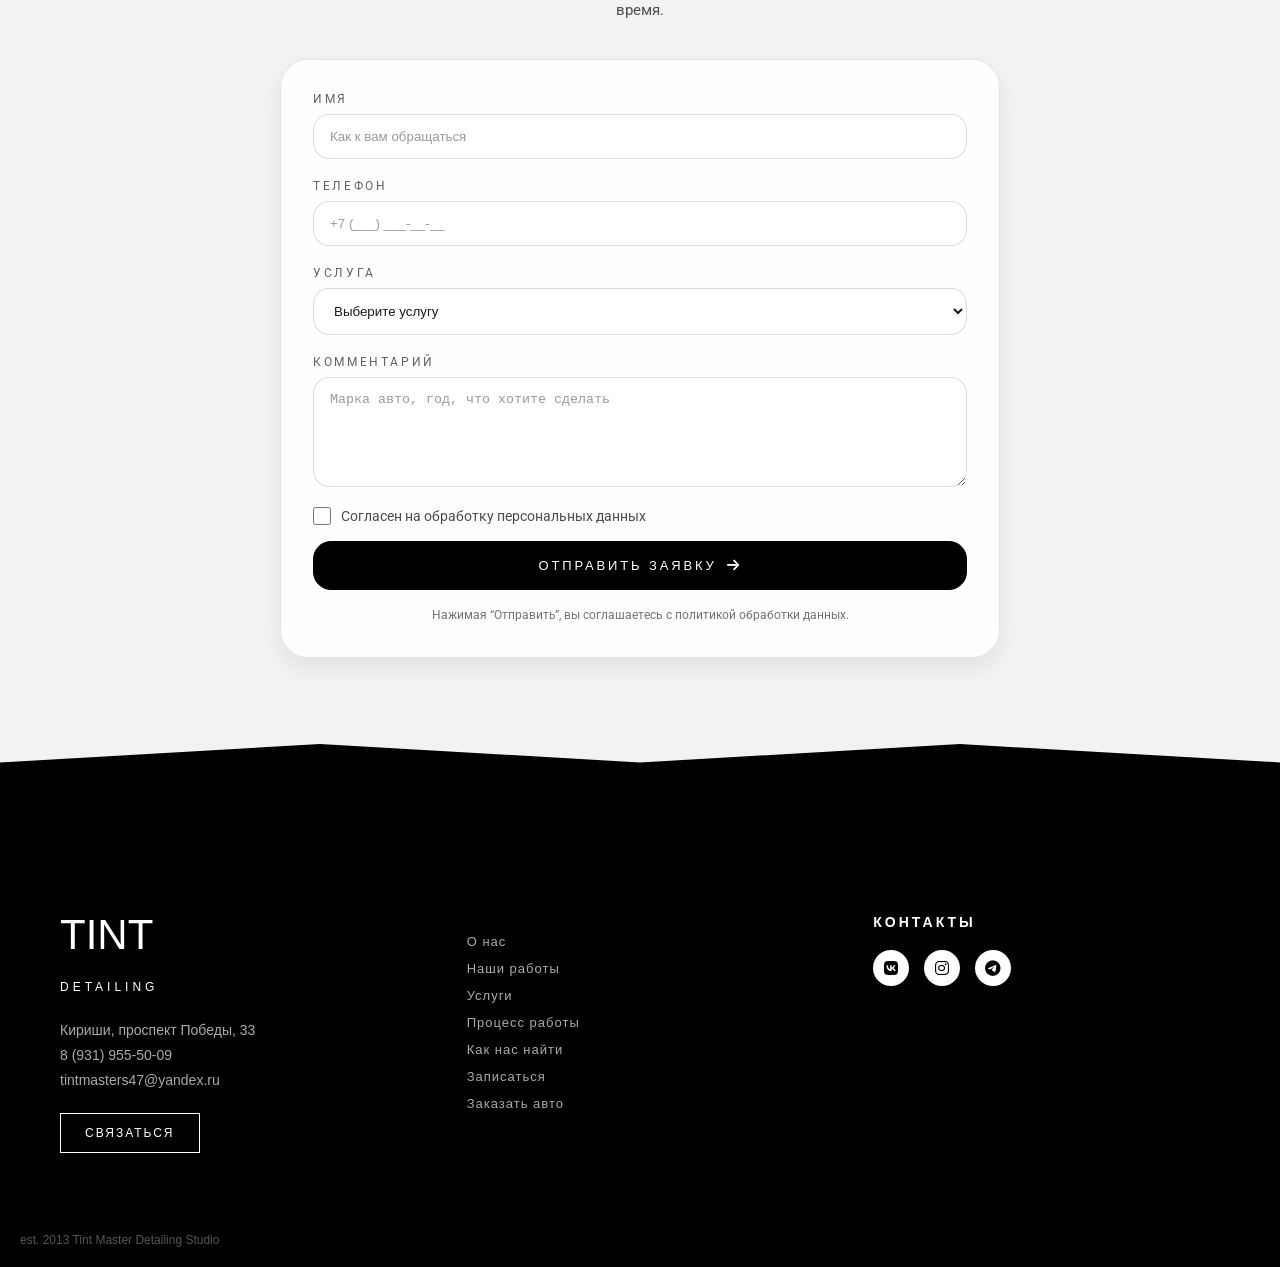
==== commit a17a161b: "test" ====
--- a/index.html
+++ b/index.html
@@ -757,7 +757,7 @@
   <section id="faq" class="section section--dark reveal">
     <!-- Декоративный на фоне  -->
     <div class="process-bg-logo1" aria-hidden="true">
-      <img src="./static2/Logo3D.webp" alt="" width="250" height="250" loading="lazy">
+      <img src="./static2/Logo3D.png" alt="" width="250" height="250" loading="lazy">
     </div>
     <div class="container">
       <div class="sec-head">
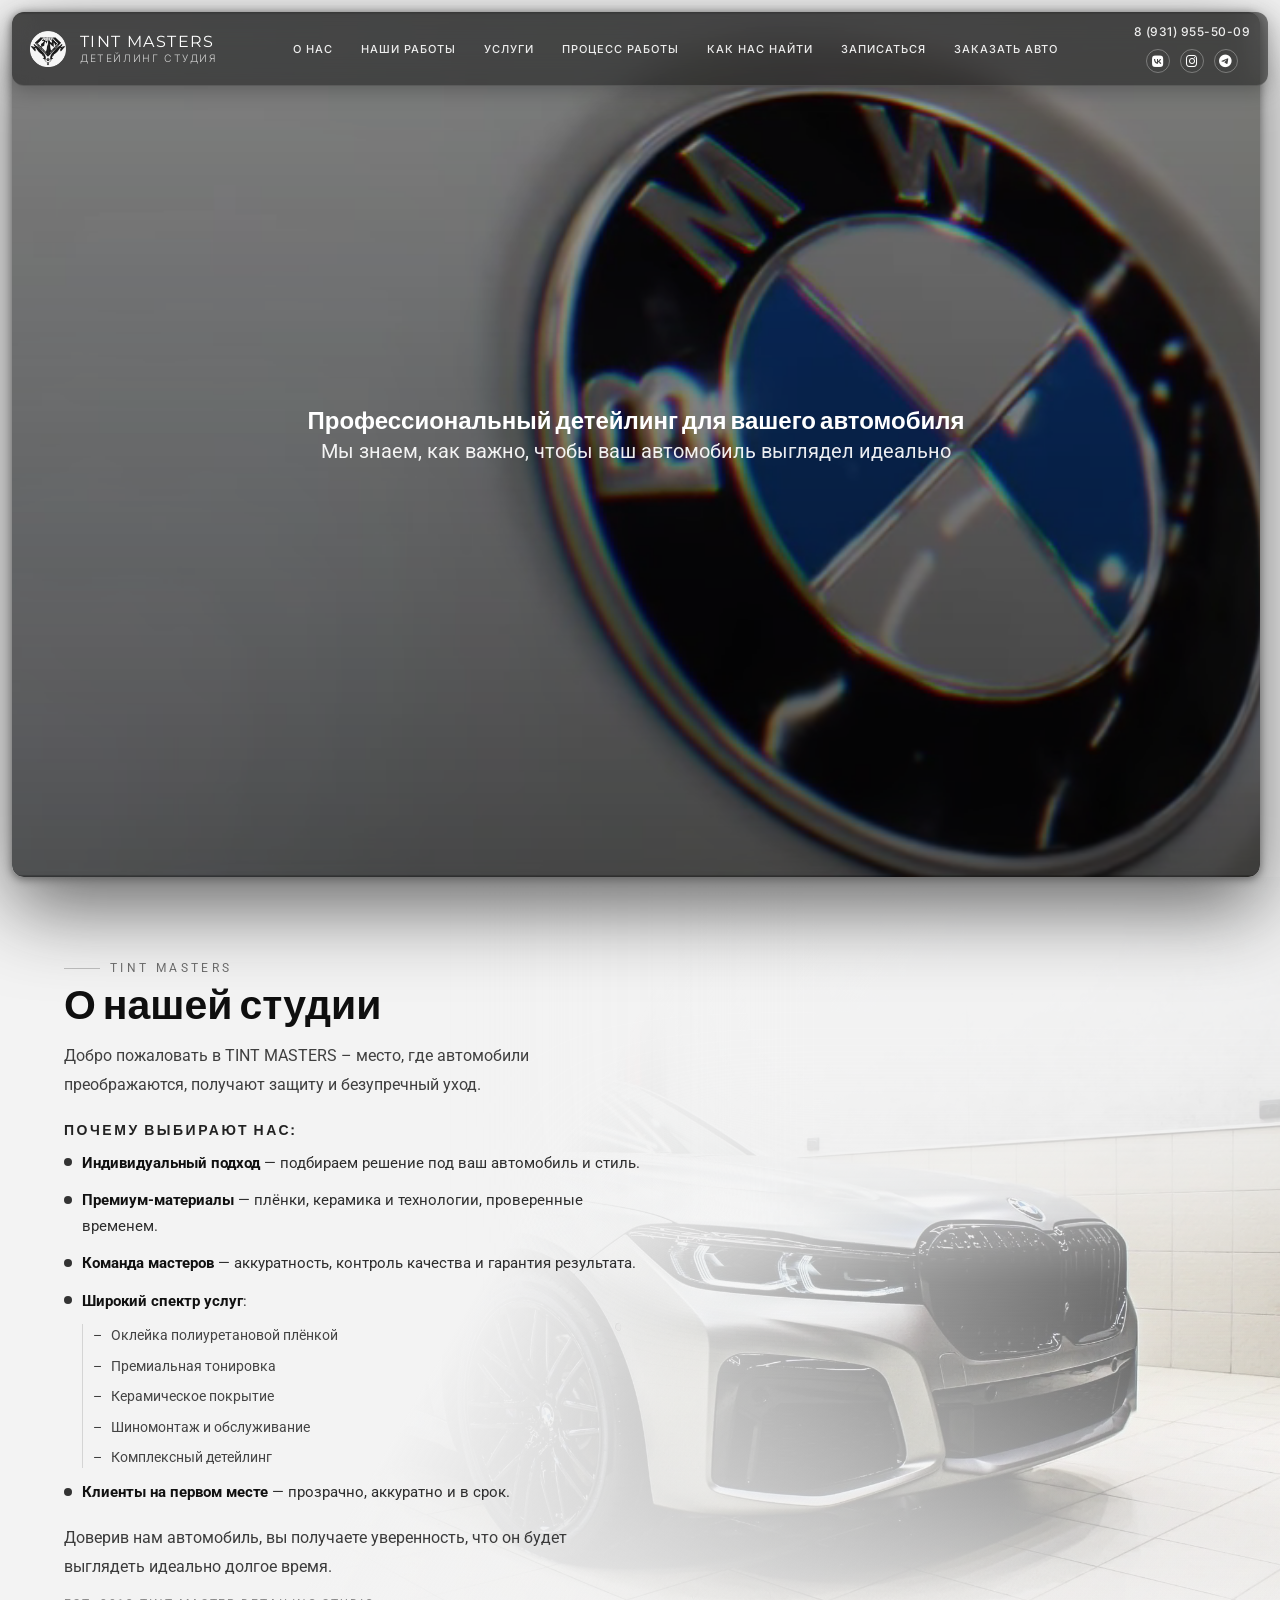
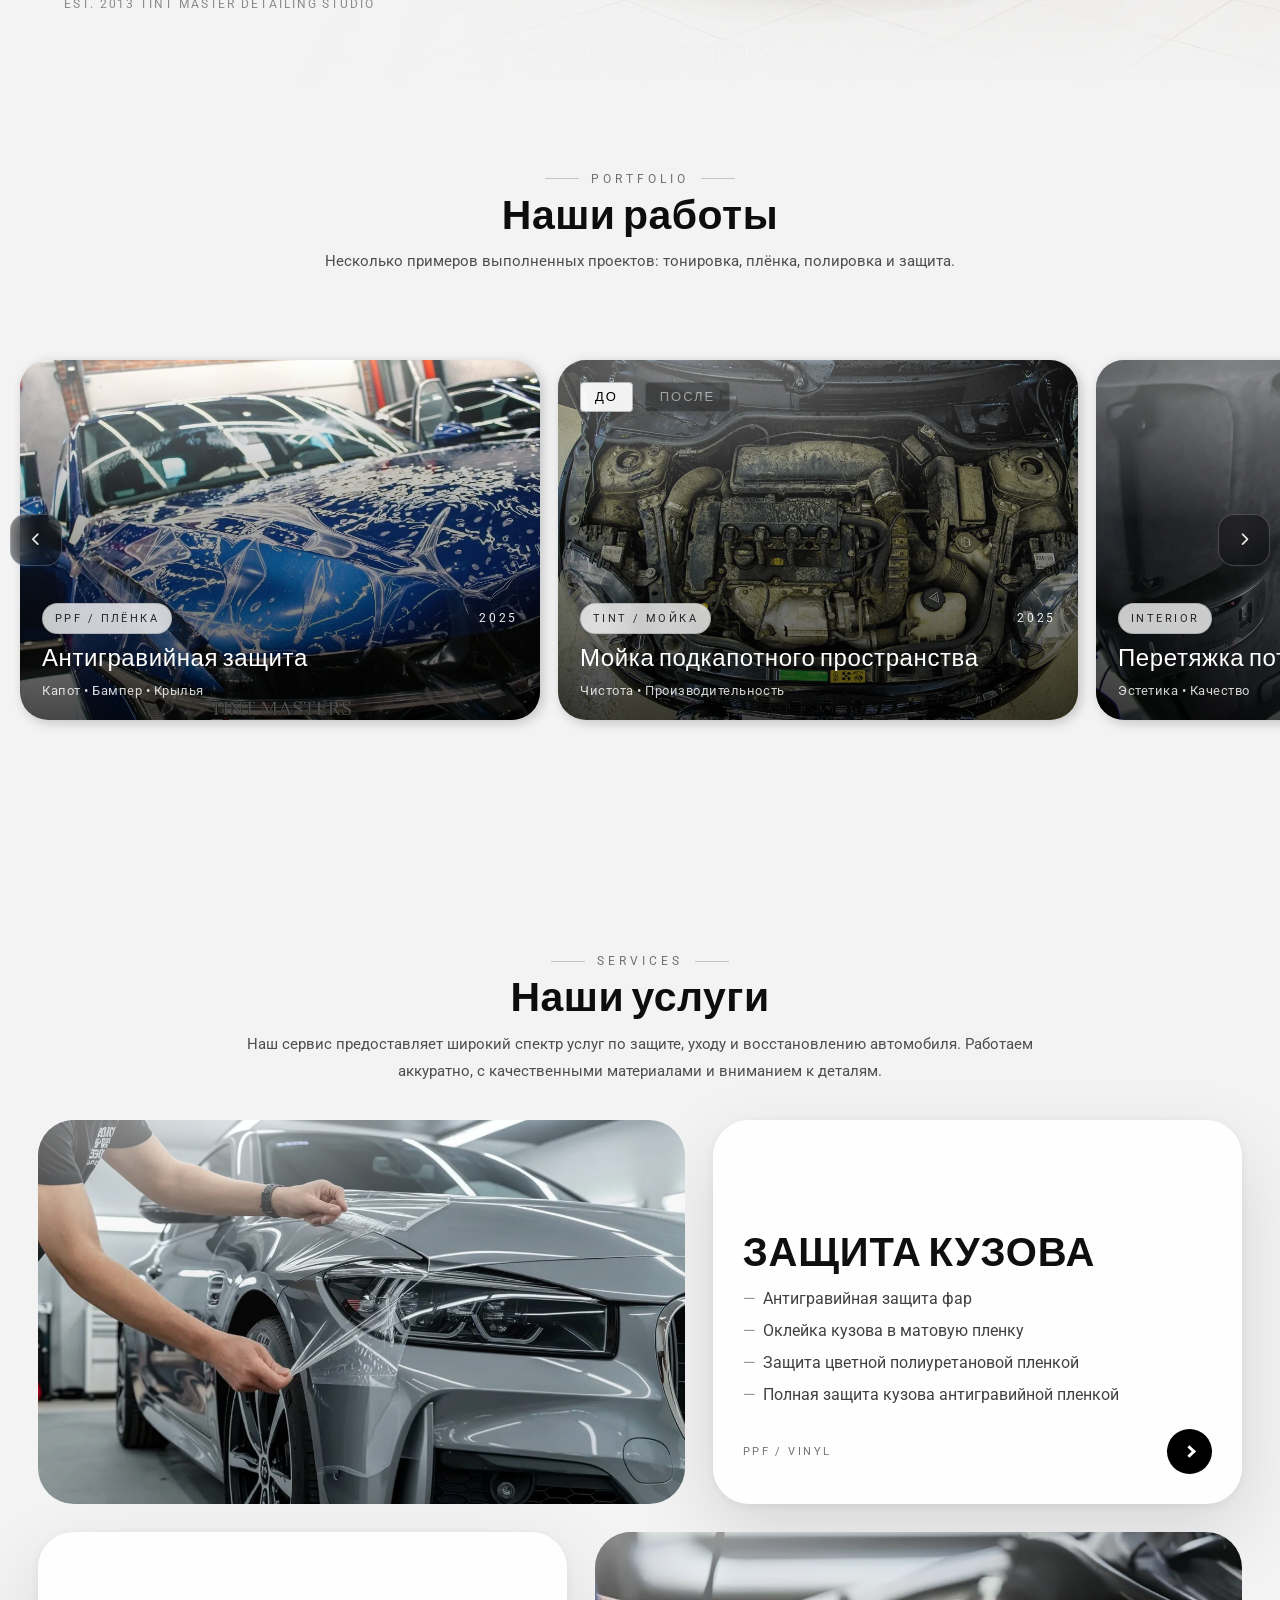
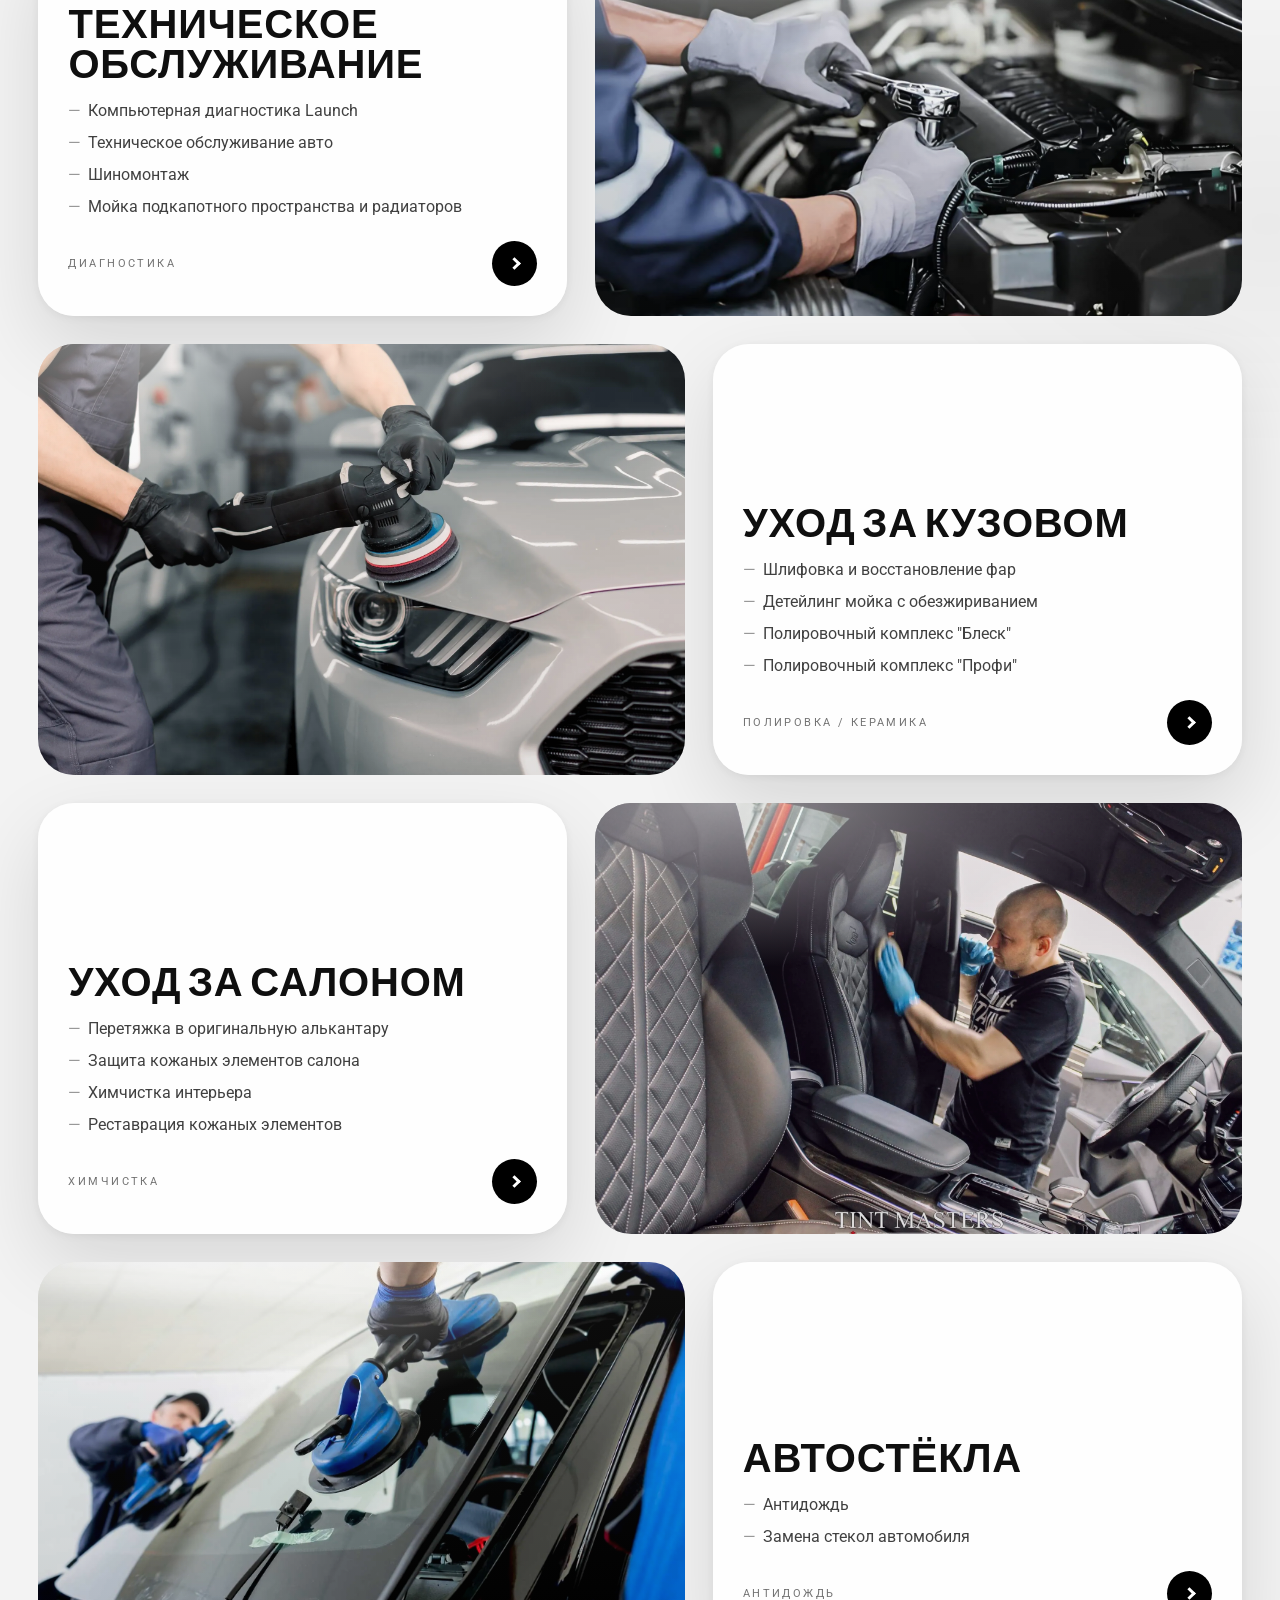
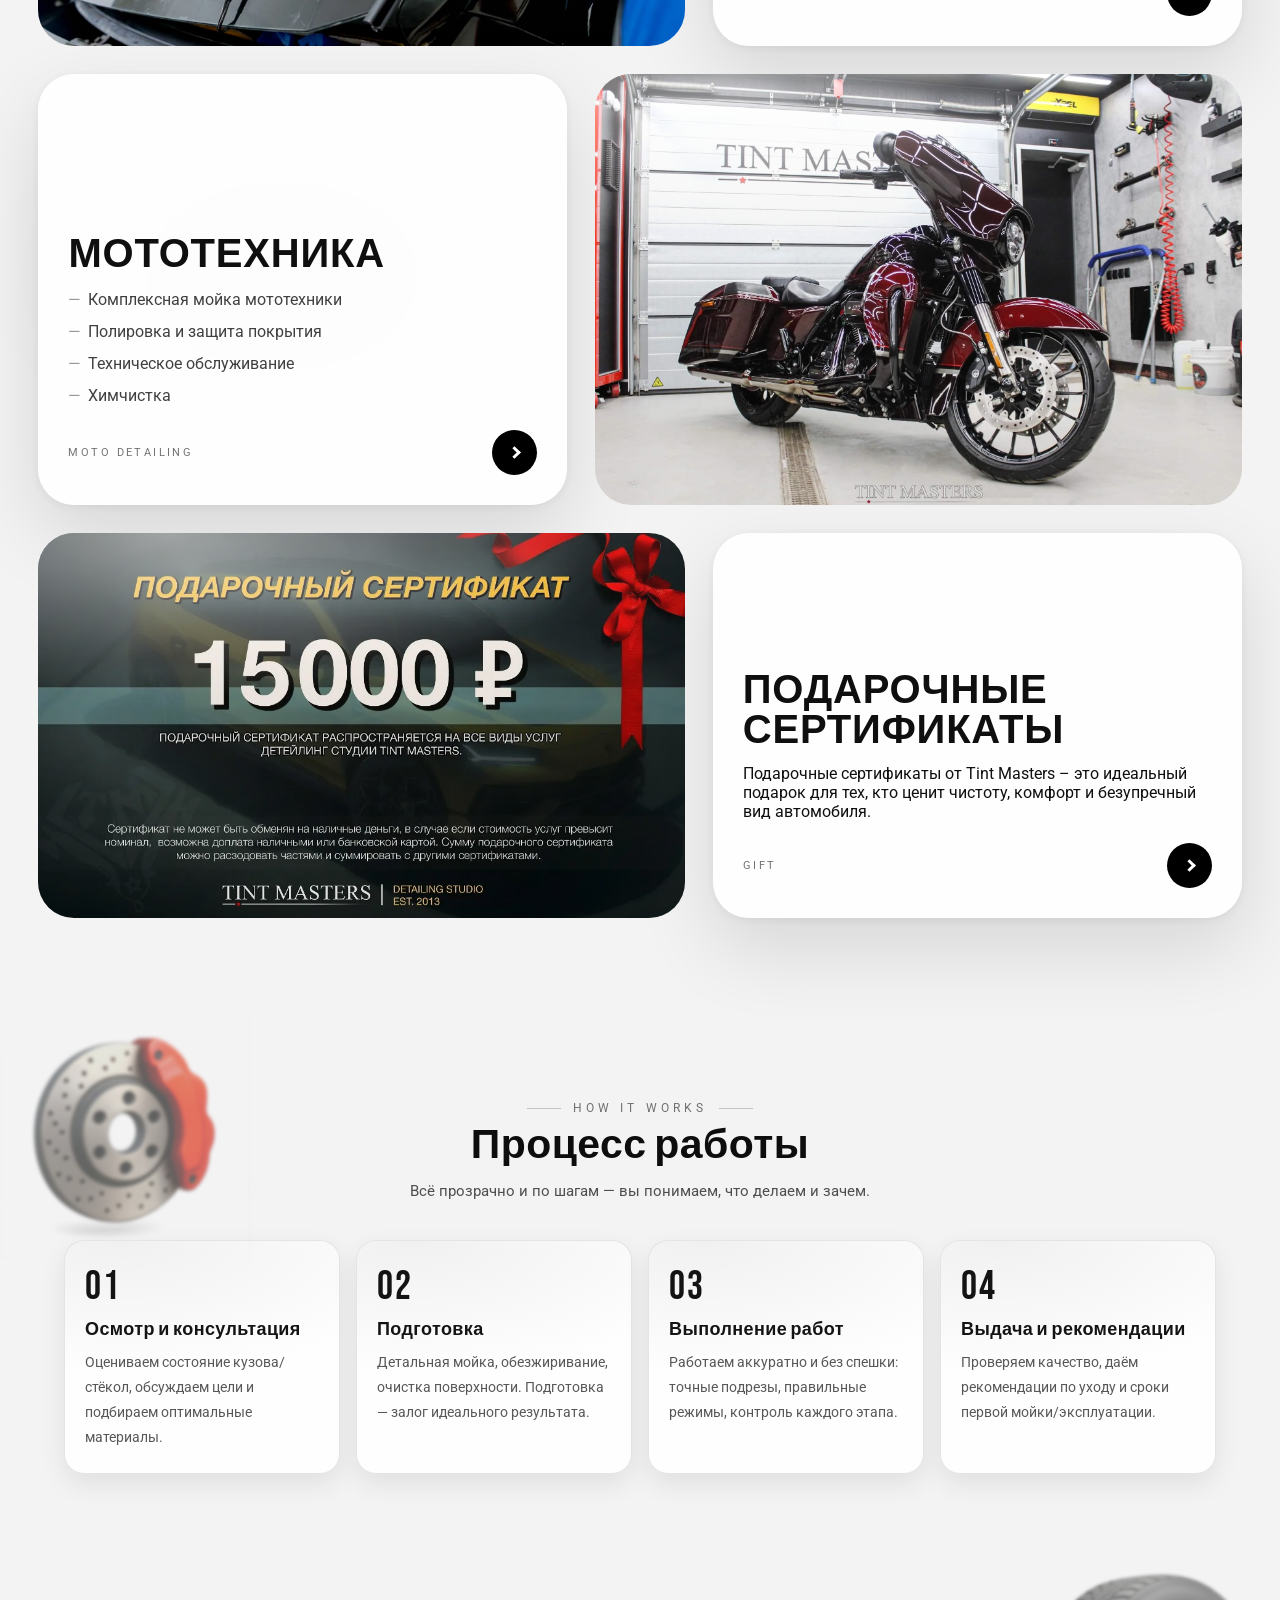
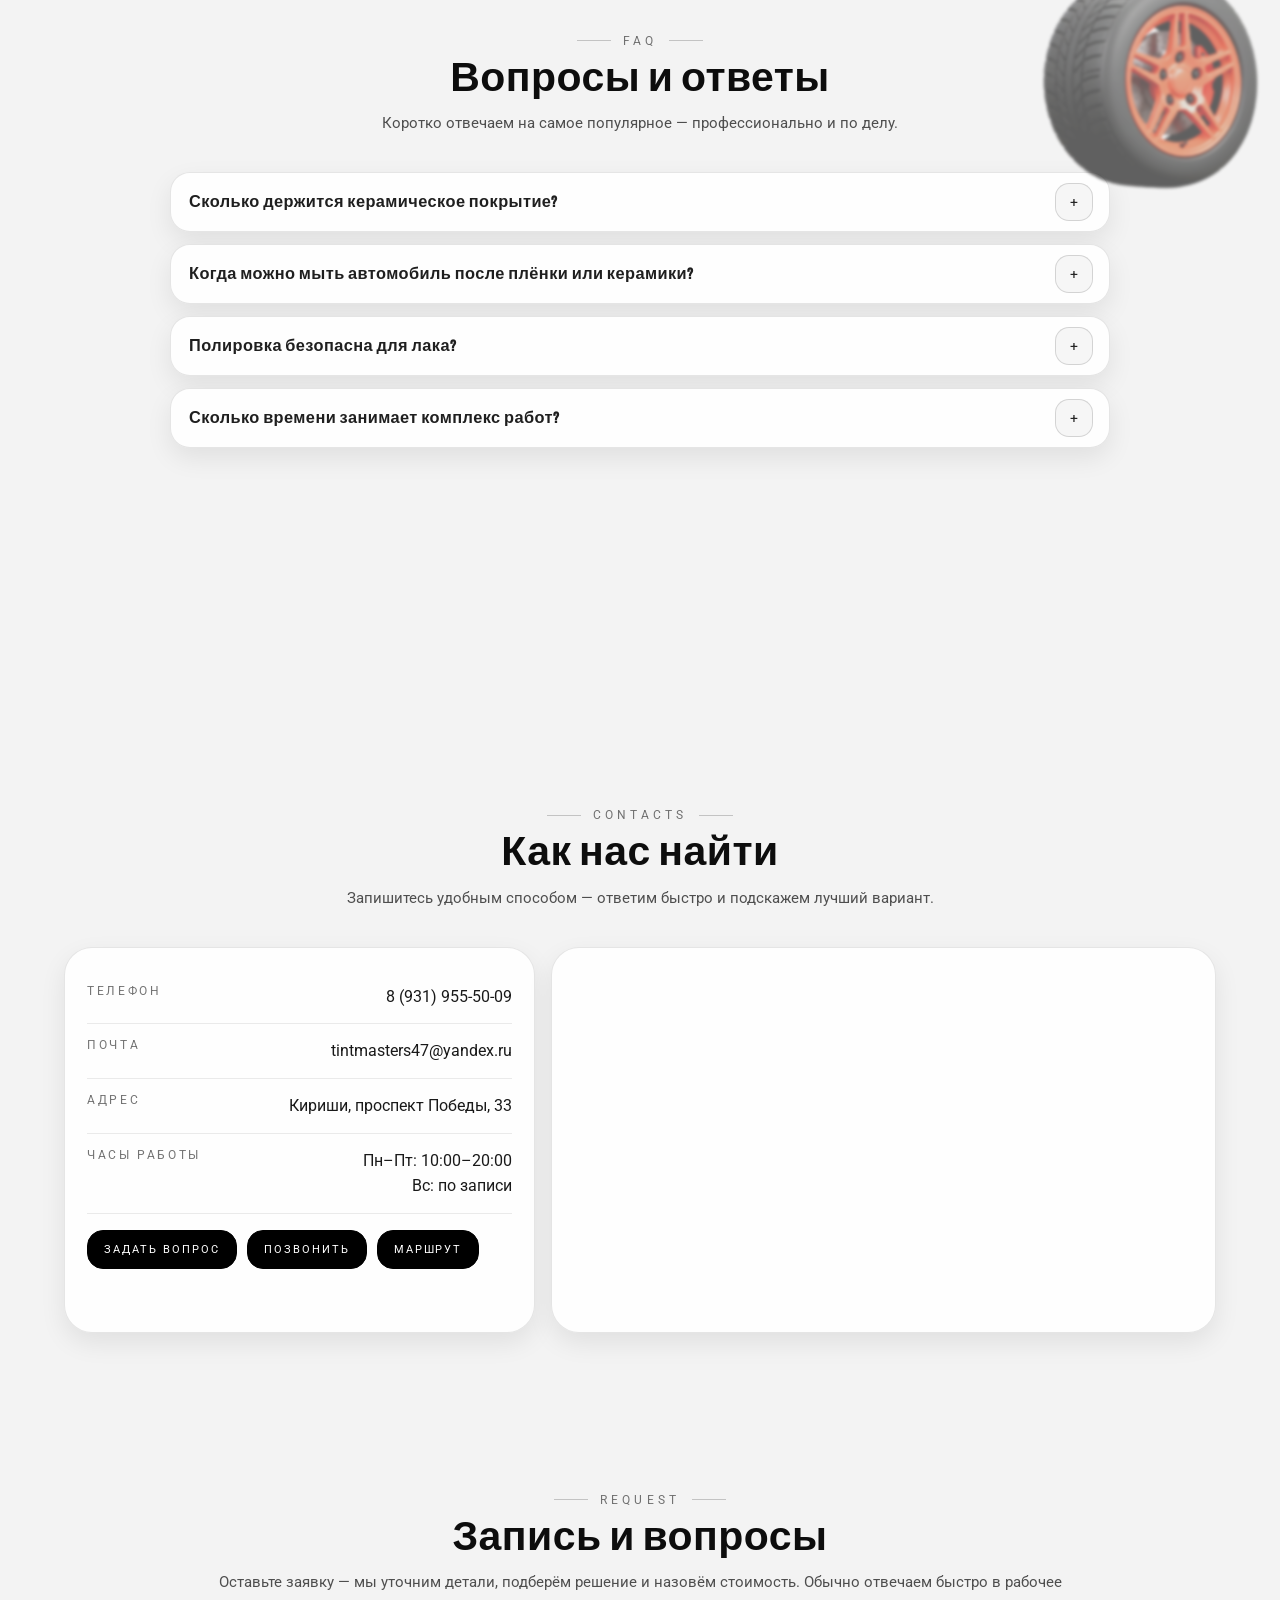
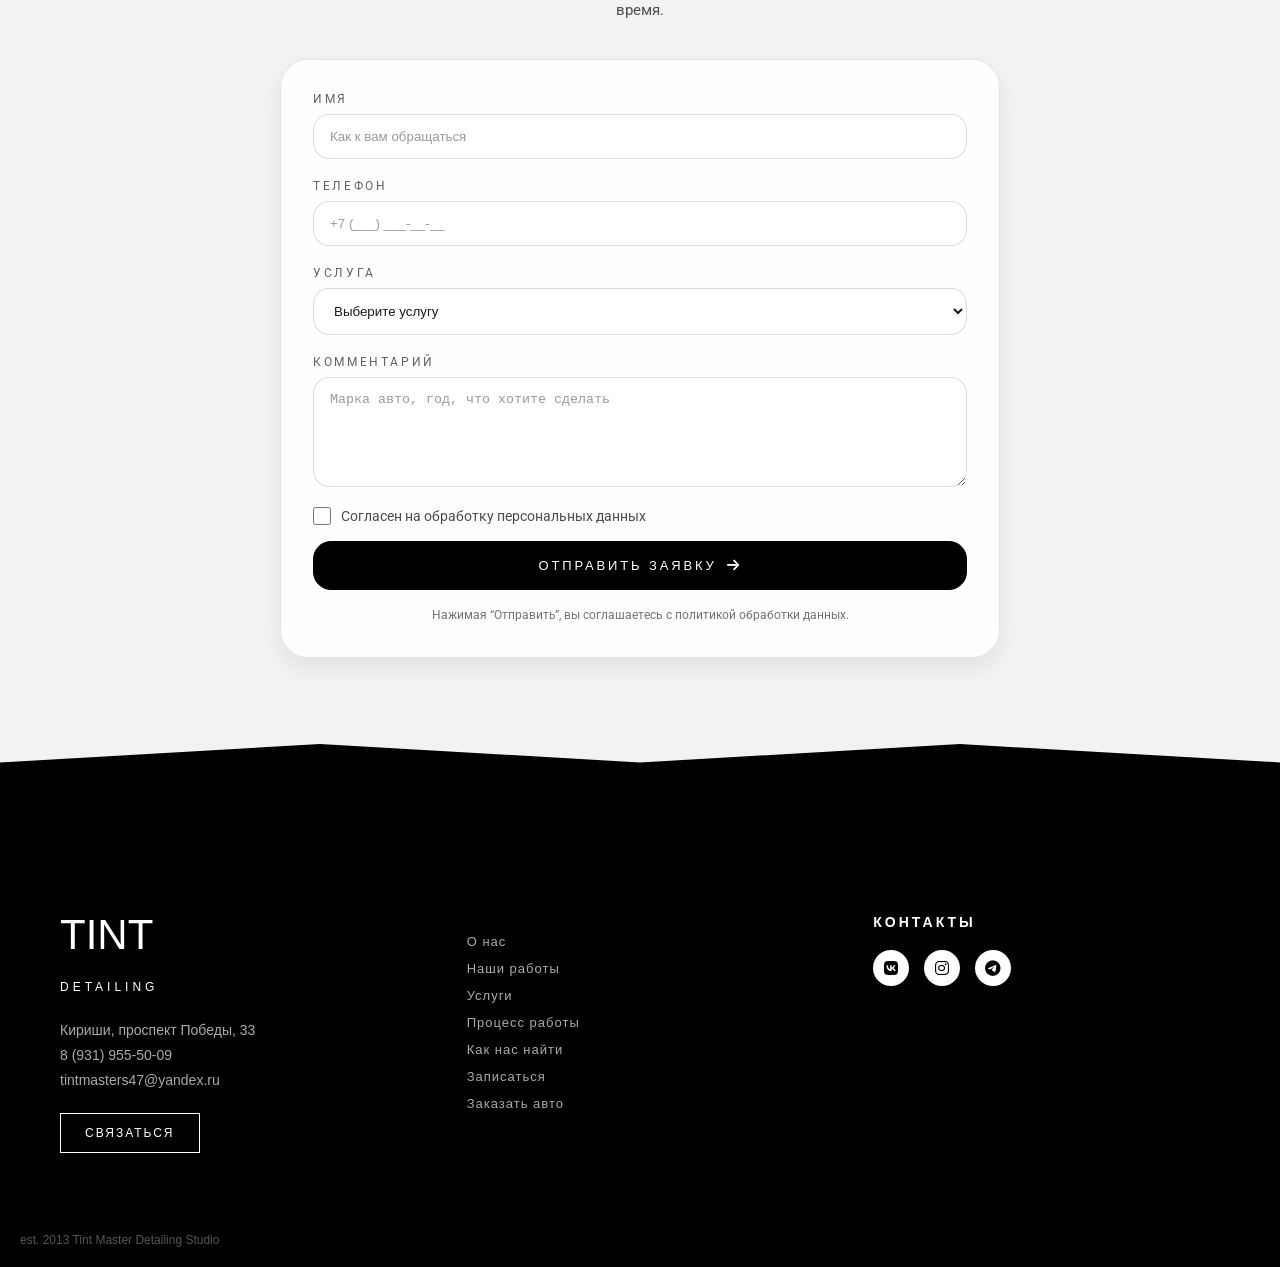
==== commit f3459b65: "test" ====
--- a/index.html
+++ b/index.html
@@ -879,9 +879,9 @@
       .process-bg-logo1 {
         right: 137px;
         width: 20px;
-        height: 170px;
+        height: 125px;
         opacity: 0.6;
-        top: 13%;
+        top: 15%;
         animation: float 5s ease-in-out infinite;
         /* ← чуть быстрее на мобилках */
       }
